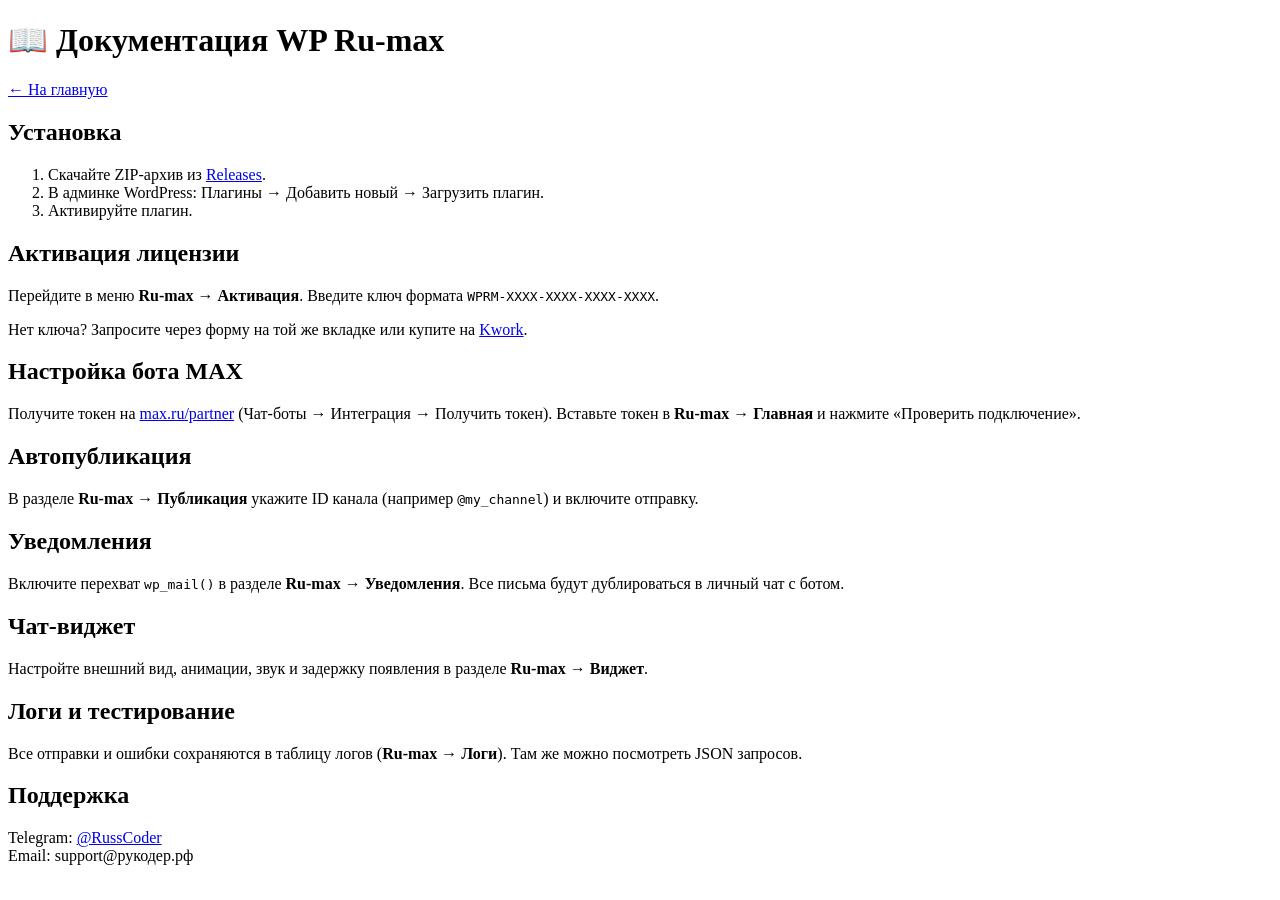
==== docs.html @ 0313c836 "Create docs.html" ====
<!DOCTYPE html>
<html lang="ru">
<head>
    <meta charset="UTF-8">
    <meta name="viewport" content="width=device-width, initial-scale=1.0">
    <title>Документация — WP Ru-max</title>
    <link rel="stylesheet" href="style.css">
</head>
<body>
    <div class="container">
        <h1>📖 Документация WP Ru-max</h1>
        <p><a href="index.html">← На главную</a></p>

        <h2>Установка</h2>
        <ol>
            <li>Скачайте ZIP-архив из <a href="https://github.com/RuCoder-sudo/wp-ru-max/releases">Releases</a>.</li>
            <li>В админке WordPress: Плагины → Добавить новый → Загрузить плагин.</li>
            <li>Активируйте плагин.</li>
        </ol>

        <h2>Активация лицензии</h2>
        <p>Перейдите в меню <strong>Ru-max → Активация</strong>. Введите ключ формата <code>WPRM-XXXX-XXXX-XXXX-XXXX</code>.</p>
        <p>Нет ключа? Запросите через форму на той же вкладке или купите на <a href="https://kwork.ru/user/RuCoder">Kwork</a>.</p>

        <h2>Настройка бота MAX</h2>
        <p>Получите токен на <a href="https://max.ru/partner">max.ru/partner</a> (Чат-боты → Интеграция → Получить токен). Вставьте токен в <strong>Ru-max → Главная</strong> и нажмите «Проверить подключение».</p>

        <h2>Автопубликация</h2>
        <p>В разделе <strong>Ru-max → Публикация</strong> укажите ID канала (например <code>@my_channel</code>) и включите отправку.</p>

        <h2>Уведомления</h2>
        <p>Включите перехват <code>wp_mail()</code> в разделе <strong>Ru-max → Уведомления</strong>. Все письма будут дублироваться в личный чат с ботом.</p>

        <h2>Чат-виджет</h2>
        <p>Настройте внешний вид, анимации, звук и задержку появления в разделе <strong>Ru-max → Виджет</strong>.</p>

        <h2>Логи и тестирование</h2>
        <p>Все отправки и ошибки сохраняются в таблицу логов (<strong>Ru-max → Логи</strong>). Там же можно посмотреть JSON запросов.</p>

        <h2>Поддержка</h2>
        <p>Telegram: <a href="https://t.me/RussCoder">@RussCoder</a><br>Email: support@рукодер.рф</p>
    </div>
</body>
</html>
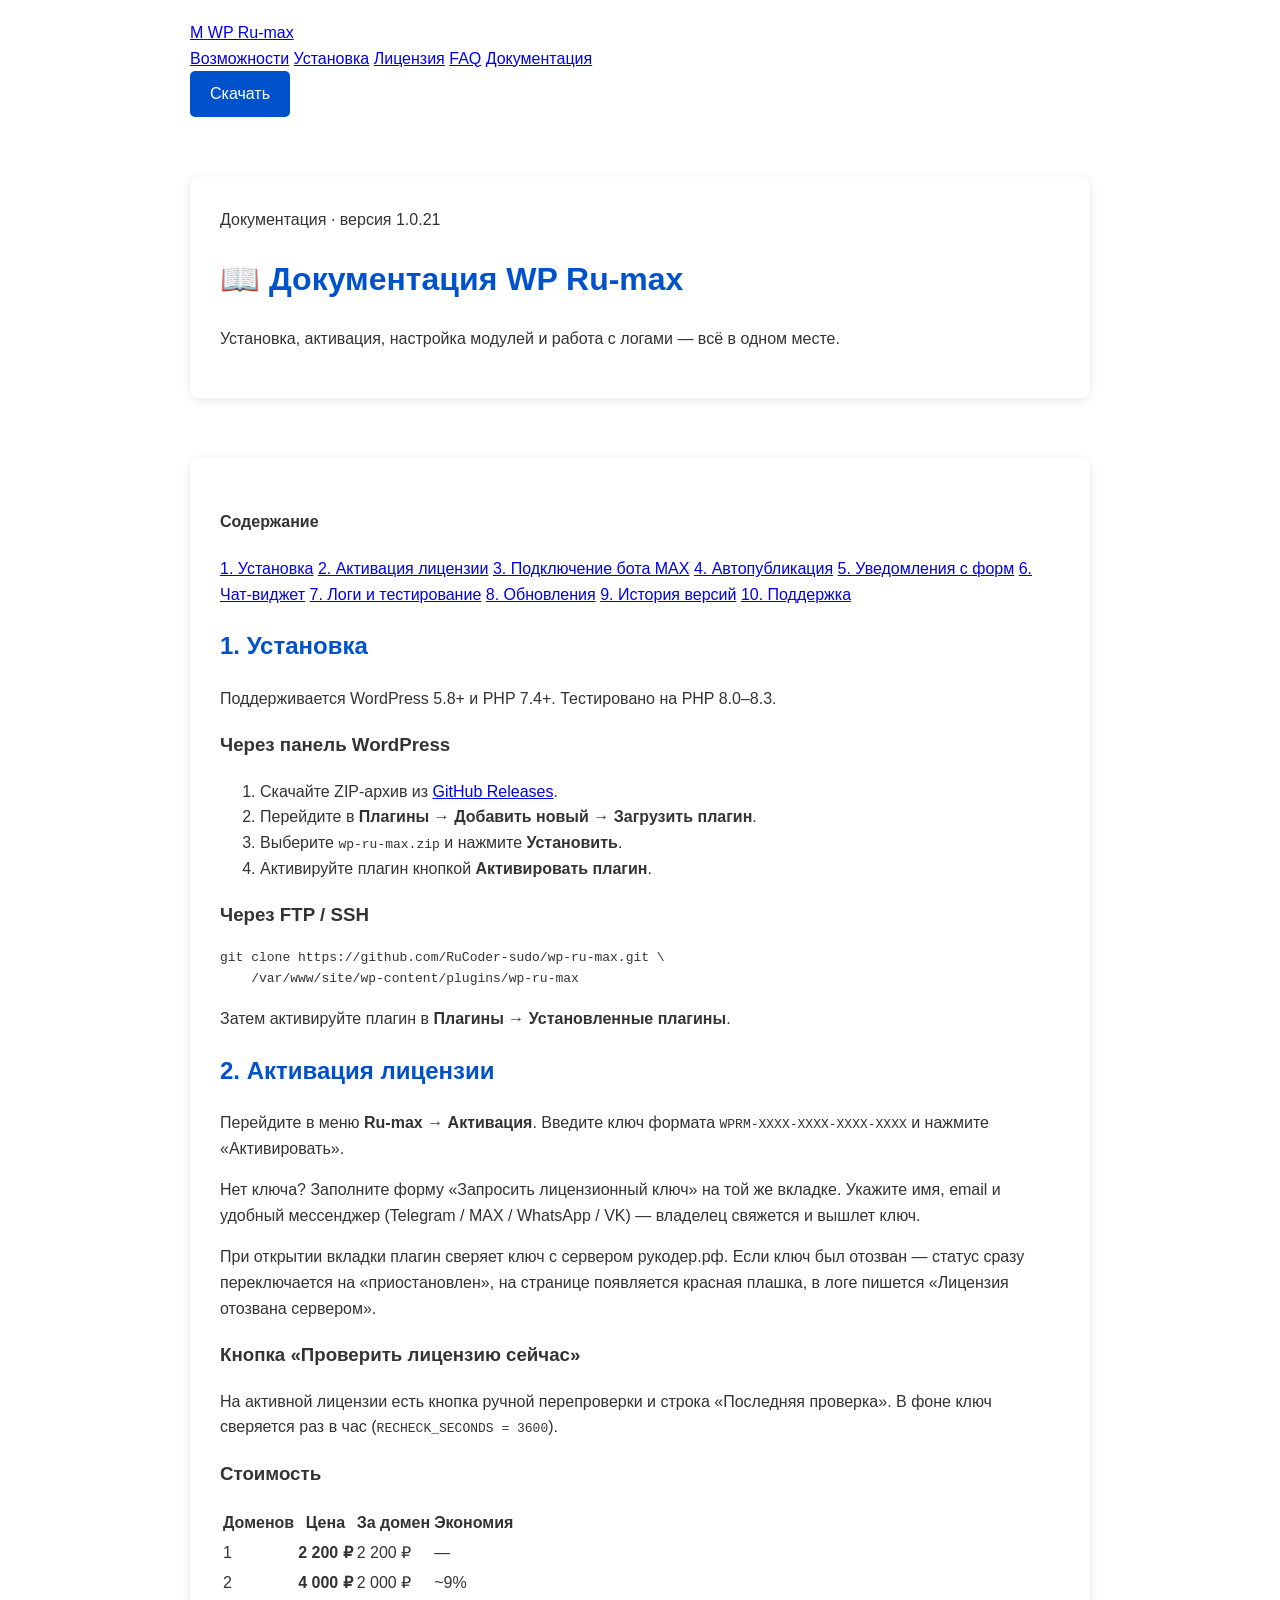
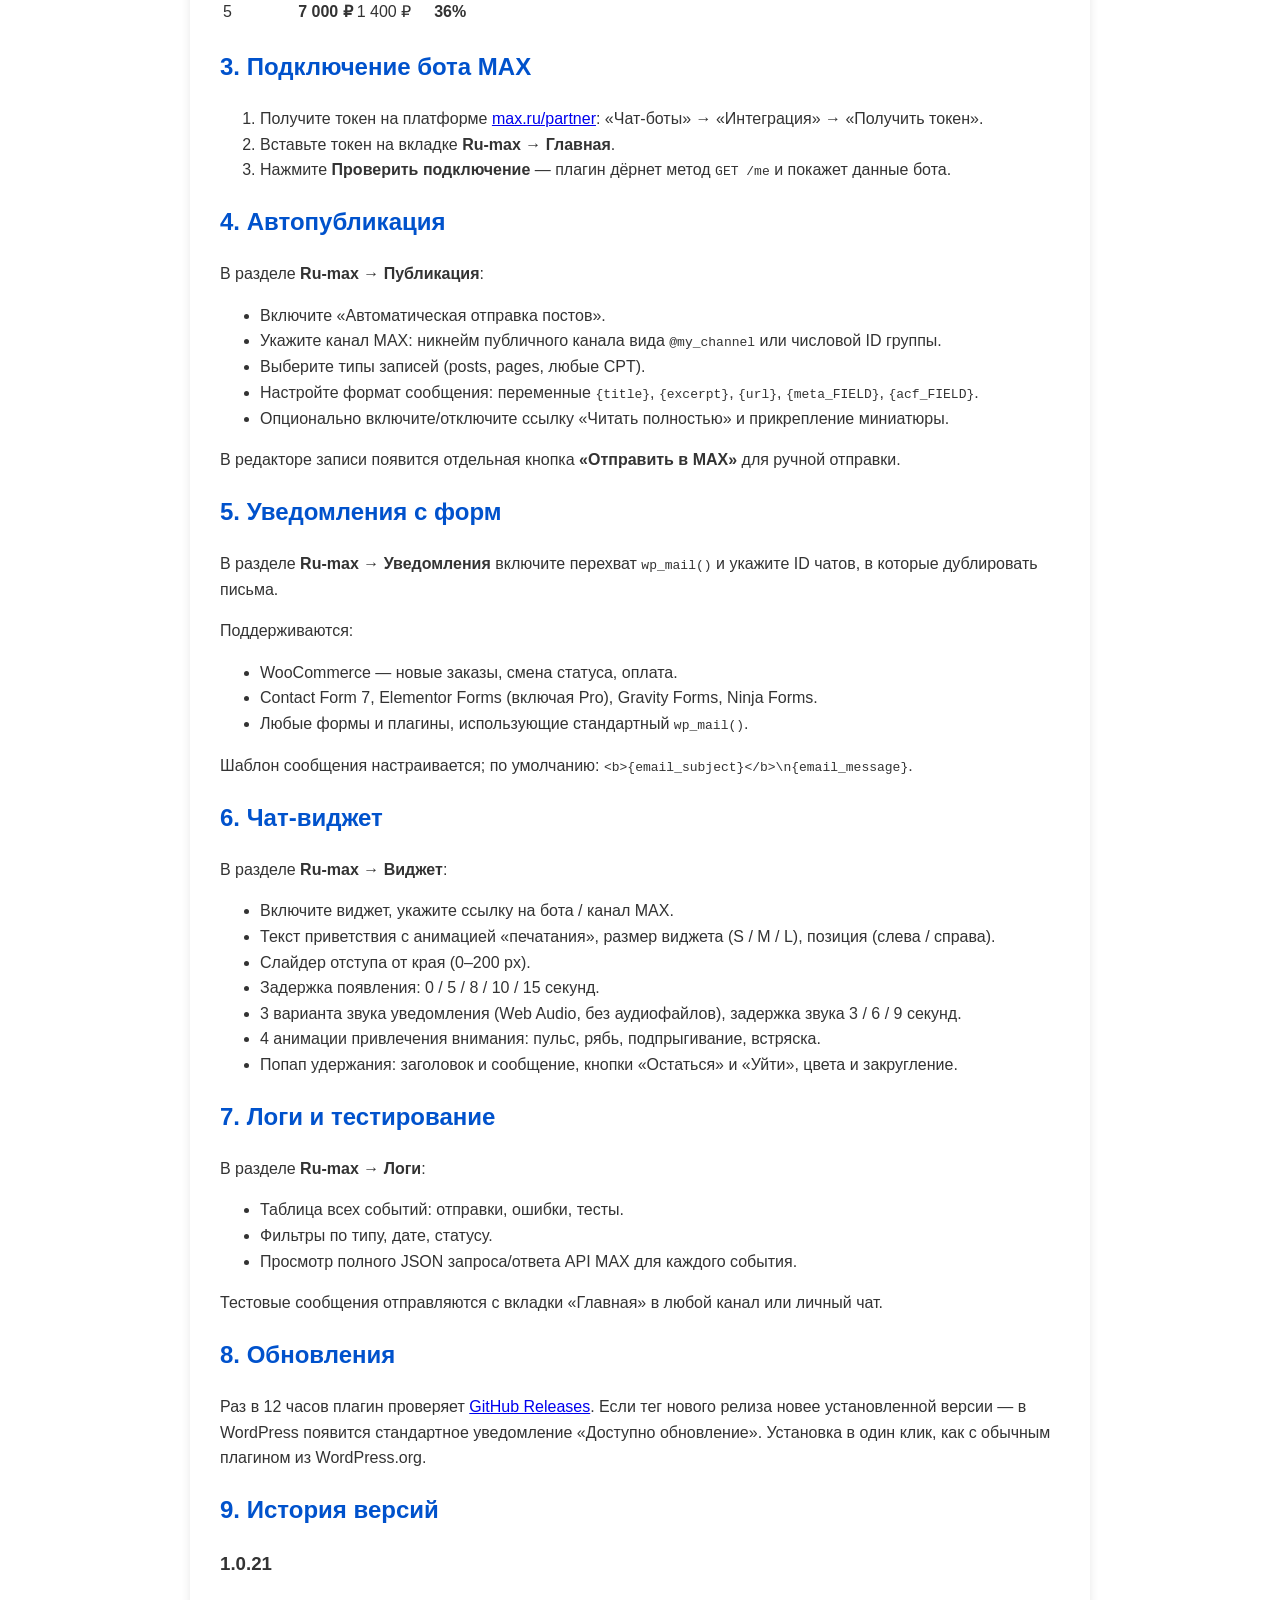
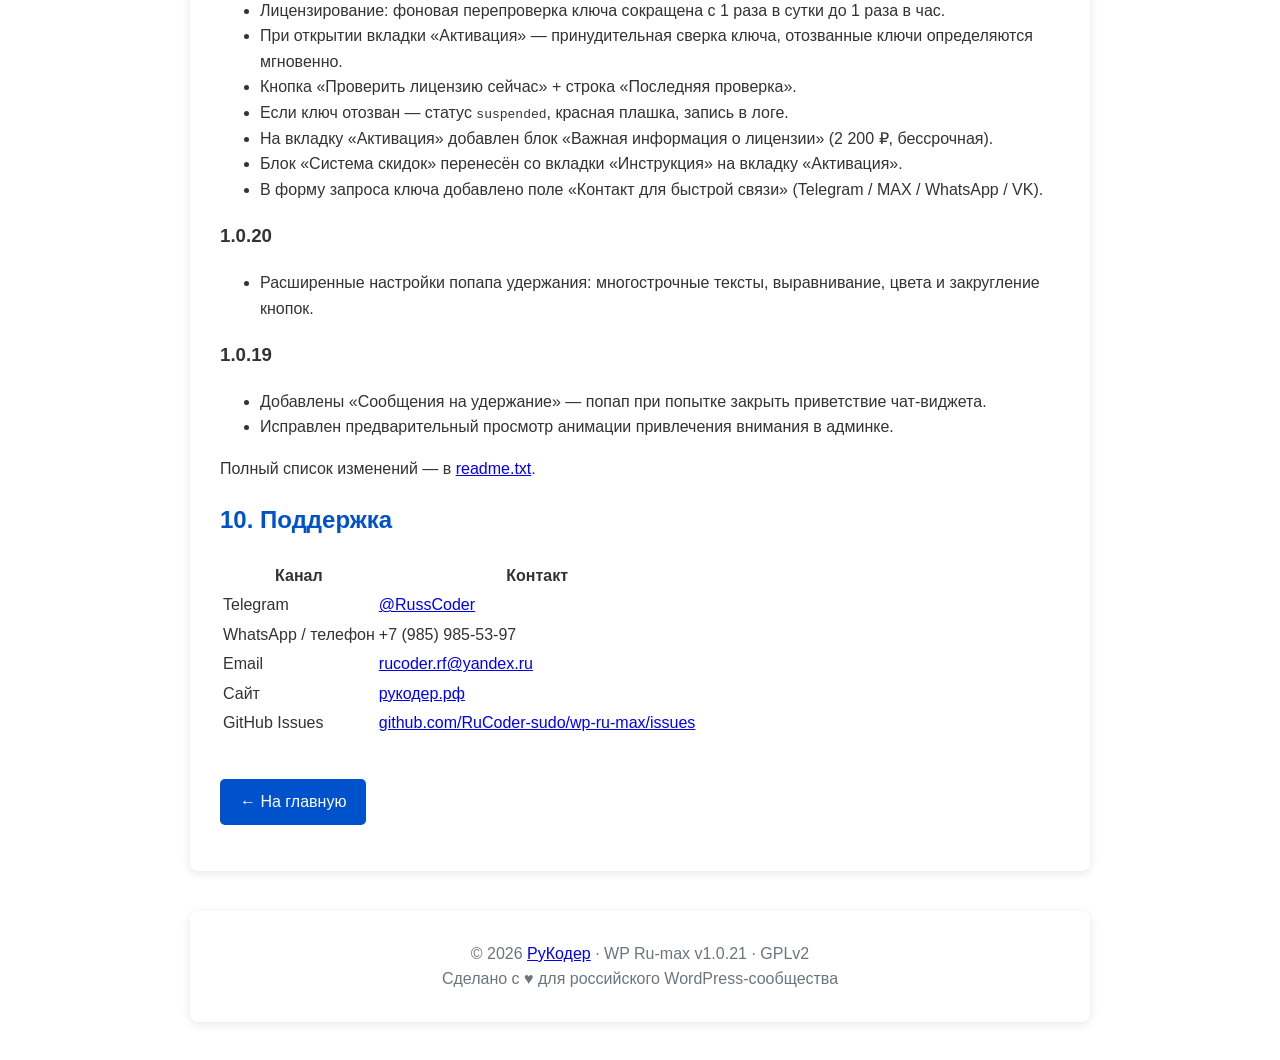
==== commit 95efb0ba: "Update docs.html" ====
--- a/docs.html
+++ b/docs.html
@@ -1,44 +1,190 @@
 <!DOCTYPE html>
 <html lang="ru">
 <head>
-    <meta charset="UTF-8">
-    <meta name="viewport" content="width=device-width, initial-scale=1.0">
-    <title>Документация — WP Ru-max</title>
-    <link rel="stylesheet" href="style.css">
+<meta charset="UTF-8">
+<meta name="viewport" content="width=device-width, initial-scale=1.0">
+<title>Документация — WP Ru-max</title>
+<meta name="description" content="Документация плагина WP Ru-max: установка, активация лицензии, настройка бота MAX, автопубликация, уведомления, чат-виджет, логи.">
+<link rel="stylesheet" href="style.css">
 </head>
 <body>
+
+<div class="bg-canvas">
+    <span class="blob b1"></span>
+    <span class="blob b2"></span>
+    <span class="blob b3"></span>
+</div>
+
+<nav class="nav">
+    <a href="index.html" class="brand">
+        <span class="logo">M</span>
+        <span>WP Ru-max</span>
+    </a>
+    <div class="links">
+        <a href="index.html#features">Возможности</a>
+        <a href="index.html#install">Установка</a>
+        <a href="index.html#pricing">Лицензия</a>
+        <a href="index.html#faq">FAQ</a>
+        <a href="docs.html">Документация</a>
+    </div>
+    <a href="https://github.com/RuCoder-sudo/wp-ru-max/releases" class="btn btn-primary btn-sm cta">Скачать</a>
+</nav>
+
+<header class="hero" style="padding:60px 0 20px;">
     <div class="container">
-        <h1>📖 Документация WP Ru-max</h1>
-        <p><a href="index.html">← На главную</a></p>
+        <div class="eyebrow"><span class="dot"></span> Документация · версия 1.0.21</div>
+        <h1>📖 Документация <span class="grad">WP Ru-max</span></h1>
+        <p class="lead">Установка, активация, настройка модулей и работа с логами — всё в одном месте.</p>
+    </div>
+</header>
 
-        <h2>Установка</h2>
-        <ol>
-            <li>Скачайте ZIP-архив из <a href="https://github.com/RuCoder-sudo/wp-ru-max/releases">Releases</a>.</li>
-            <li>В админке WordPress: Плагины → Добавить новый → Загрузить плагин.</li>
-            <li>Активируйте плагин.</li>
-        </ol>
+<section style="padding-top:20px;">
+    <div class="container">
+        <div class="doc-layout">
+            <aside class="doc-toc">
+                <h4>Содержание</h4>
+                <a href="#install">1. Установка</a>
+                <a href="#license">2. Активация лицензии</a>
+                <a href="#bot">3. Подключение бота MAX</a>
+                <a href="#publish">4. Автопубликация</a>
+                <a href="#notify">5. Уведомления с форм</a>
+                <a href="#widget">6. Чат-виджет</a>
+                <a href="#logs">7. Логи и тестирование</a>
+                <a href="#updates">8. Обновления</a>
+                <a href="#changelog">9. История версий</a>
+                <a href="#support">10. Поддержка</a>
+            </aside>
 
-        <h2>Активация лицензии</h2>
-        <p>Перейдите в меню <strong>Ru-max → Активация</strong>. Введите ключ формата <code>WPRM-XXXX-XXXX-XXXX-XXXX</code>.</p>
-        <p>Нет ключа? Запросите через форму на той же вкладке или купите на <a href="https://kwork.ru/user/RuCoder">Kwork</a>.</p>
+            <article class="doc-body">
 
-        <h2>Настройка бота MAX</h2>
-        <p>Получите токен на <a href="https://max.ru/partner">max.ru/partner</a> (Чат-боты → Интеграция → Получить токен). Вставьте токен в <strong>Ru-max → Главная</strong> и нажмите «Проверить подключение».</p>
+                <h2 id="install">1. Установка</h2>
+                <p>Поддерживается WordPress 5.8+ и PHP 7.4+. Тестировано на PHP 8.0–8.3.</p>
+                <h3>Через панель WordPress</h3>
+                <ol>
+                    <li>Скачайте ZIP-архив из <a href="https://github.com/RuCoder-sudo/wp-ru-max/releases">GitHub Releases</a>.</li>
+                    <li>Перейдите в <strong>Плагины → Добавить новый → Загрузить плагин</strong>.</li>
+                    <li>Выберите <code>wp-ru-max.zip</code> и нажмите <strong>Установить</strong>.</li>
+                    <li>Активируйте плагин кнопкой <strong>Активировать плагин</strong>.</li>
+                </ol>
+                <h3>Через FTP / SSH</h3>
+                <pre><code>git clone https://github.com/RuCoder-sudo/wp-ru-max.git \
+    /var/www/site/wp-content/plugins/wp-ru-max</code></pre>
+                <p>Затем активируйте плагин в <strong>Плагины → Установленные плагины</strong>.</p>
 
-        <h2>Автопубликация</h2>
-        <p>В разделе <strong>Ru-max → Публикация</strong> укажите ID канала (например <code>@my_channel</code>) и включите отправку.</p>
+                <h2 id="license">2. Активация лицензии</h2>
+                <p>Перейдите в меню <strong>Ru-max → Активация</strong>. Введите ключ формата <code>WPRM-XXXX-XXXX-XXXX-XXXX</code> и нажмите «Активировать».</p>
+                <p>Нет ключа? Заполните форму «Запросить лицензионный ключ» на той же вкладке. Укажите имя, email и удобный мессенджер (Telegram / MAX / WhatsApp / VK) — владелец свяжется и вышлет ключ.</p>
+                <p>При открытии вкладки плагин сверяет ключ с сервером рукодер.рф. Если ключ был отозван — статус сразу переключается на «приостановлен», на странице появляется красная плашка, в логе пишется «Лицензия отозвана сервером».</p>
+                <h3>Кнопка «Проверить лицензию сейчас»</h3>
+                <p>На активной лицензии есть кнопка ручной перепроверки и строка «Последняя проверка». В фоне ключ сверяется раз в час (<code>RECHECK_SECONDS = 3600</code>).</p>
+                <h3>Стоимость</h3>
+                <table>
+                    <thead><tr><th>Доменов</th><th>Цена</th><th>За домен</th><th>Экономия</th></tr></thead>
+                    <tbody>
+                        <tr><td>1</td><td><strong>2 200 ₽</strong></td><td>2 200 ₽</td><td>—</td></tr>
+                        <tr><td>2</td><td><strong>4 000 ₽</strong></td><td>2 000 ₽</td><td>~9%</td></tr>
+                        <tr><td>5</td><td><strong>7 000 ₽</strong></td><td>1 400 ₽</td><td><strong>36%</strong></td></tr>
+                    </tbody>
+                </table>
 
-        <h2>Уведомления</h2>
-        <p>Включите перехват <code>wp_mail()</code> в разделе <strong>Ru-max → Уведомления</strong>. Все письма будут дублироваться в личный чат с ботом.</p>
+                <h2 id="bot">3. Подключение бота MAX</h2>
+                <ol>
+                    <li>Получите токен на платформе <a href="https://max.ru/partner">max.ru/partner</a>: «Чат-боты» → «Интеграция» → «Получить токен».</li>
+                    <li>Вставьте токен на вкладке <strong>Ru-max → Главная</strong>.</li>
+                    <li>Нажмите <strong>Проверить подключение</strong> — плагин дёрнет метод <code>GET /me</code> и покажет данные бота.</li>
+                </ol>
 
-        <h2>Чат-виджет</h2>
-        <p>Настройте внешний вид, анимации, звук и задержку появления в разделе <strong>Ru-max → Виджет</strong>.</p>
+                <h2 id="publish">4. Автопубликация</h2>
+                <p>В разделе <strong>Ru-max → Публикация</strong>:</p>
+                <ul>
+                    <li>Включите «Автоматическая отправка постов».</li>
+                    <li>Укажите канал MAX: никнейм публичного канала вида <code>@my_channel</code> или числовой ID группы.</li>
+                    <li>Выберите типы записей (posts, pages, любые CPT).</li>
+                    <li>Настройте формат сообщения: переменные <code>{title}</code>, <code>{excerpt}</code>, <code>{url}</code>, <code>{meta_FIELD}</code>, <code>{acf_FIELD}</code>.</li>
+                    <li>Опционально включите/отключите ссылку «Читать полностью» и прикрепление миниатюры.</li>
+                </ul>
+                <p>В редакторе записи появится отдельная кнопка <strong>«Отправить в MAX»</strong> для ручной отправки.</p>
 
-        <h2>Логи и тестирование</h2>
-        <p>Все отправки и ошибки сохраняются в таблицу логов (<strong>Ru-max → Логи</strong>). Там же можно посмотреть JSON запросов.</p>
+                <h2 id="notify">5. Уведомления с форм</h2>
+                <p>В разделе <strong>Ru-max → Уведомления</strong> включите перехват <code>wp_mail()</code> и укажите ID чатов, в которые дублировать письма.</p>
+                <p>Поддерживаются:</p>
+                <ul>
+                    <li>WooCommerce — новые заказы, смена статуса, оплата.</li>
+                    <li>Contact Form 7, Elementor Forms (включая Pro), Gravity Forms, Ninja Forms.</li>
+                    <li>Любые формы и плагины, использующие стандартный <code>wp_mail()</code>.</li>
+                </ul>
+                <p>Шаблон сообщения настраивается; по умолчанию: <code>&lt;b&gt;{email_subject}&lt;/b&gt;\n{email_message}</code>.</p>
 
-        <h2>Поддержка</h2>
-        <p>Telegram: <a href="https://t.me/RussCoder">@RussCoder</a><br>Email: support@рукодер.рф</p>
+                <h2 id="widget">6. Чат-виджет</h2>
+                <p>В разделе <strong>Ru-max → Виджет</strong>:</p>
+                <ul>
+                    <li>Включите виджет, укажите ссылку на бота / канал MAX.</li>
+                    <li>Текст приветствия с анимацией «печатания», размер виджета (S / M / L), позиция (слева / справа).</li>
+                    <li>Слайдер отступа от края (0–200 px).</li>
+                    <li>Задержка появления: 0 / 5 / 8 / 10 / 15 секунд.</li>
+                    <li>3 варианта звука уведомления (Web Audio, без аудиофайлов), задержка звука 3 / 6 / 9 секунд.</li>
+                    <li>4 анимации привлечения внимания: пульс, рябь, подпрыгивание, встряска.</li>
+                    <li>Попап удержания: заголовок и сообщение, кнопки «Остаться» и «Уйти», цвета и закругление.</li>
+                </ul>
+
+                <h2 id="logs">7. Логи и тестирование</h2>
+                <p>В разделе <strong>Ru-max → Логи</strong>:</p>
+                <ul>
+                    <li>Таблица всех событий: отправки, ошибки, тесты.</li>
+                    <li>Фильтры по типу, дате, статусу.</li>
+                    <li>Просмотр полного JSON запроса/ответа API MAX для каждого события.</li>
+                </ul>
+                <p>Тестовые сообщения отправляются с вкладки «Главная» в любой канал или личный чат.</p>
+
+                <h2 id="updates">8. Обновления</h2>
+                <p>Раз в 12 часов плагин проверяет <a href="https://github.com/RuCoder-sudo/wp-ru-max/releases">GitHub Releases</a>. Если тег нового релиза новее установленной версии — в WordPress появится стандартное уведомление «Доступно обновление». Установка в один клик, как с обычным плагином из WordPress.org.</p>
+
+                <h2 id="changelog">9. История версий</h2>
+                <h3>1.0.21</h3>
+                <ul>
+                    <li>Лицензирование: фоновая перепроверка ключа сокращена с 1 раза в сутки до 1 раза в час.</li>
+                    <li>При открытии вкладки «Активация» — принудительная сверка ключа, отозванные ключи определяются мгновенно.</li>
+                    <li>Кнопка «Проверить лицензию сейчас» + строка «Последняя проверка».</li>
+                    <li>Если ключ отозван — статус <code>suspended</code>, красная плашка, запись в логе.</li>
+                    <li>На вкладку «Активация» добавлен блок «Важная информация о лицензии» (2 200 ₽, бессрочная).</li>
+                    <li>Блок «Система скидок» перенесён со вкладки «Инструкция» на вкладку «Активация».</li>
+                    <li>В форму запроса ключа добавлено поле «Контакт для быстрой связи» (Telegram / MAX / WhatsApp / VK).</li>
+                </ul>
+                <h3>1.0.20</h3>
+                <ul>
+                    <li>Расширенные настройки попапа удержания: многострочные тексты, выравнивание, цвета и закругление кнопок.</li>
+                </ul>
+                <h3>1.0.19</h3>
+                <ul>
+                    <li>Добавлены «Сообщения на удержание» — попап при попытке закрыть приветствие чат-виджета.</li>
+                    <li>Исправлен предварительный просмотр анимации привлечения внимания в админке.</li>
+                </ul>
+                <p>Полный список изменений — в <a href="https://github.com/RuCoder-sudo/wp-ru-max/blob/main/wp-ru-max/readme.txt">readme.txt</a>.</p>
+
+                <h2 id="support">10. Поддержка</h2>
+                <table>
+                    <thead><tr><th>Канал</th><th>Контакт</th></tr></thead>
+                    <tbody>
+                        <tr><td>Telegram</td><td><a href="https://t.me/RussCoder">@RussCoder</a></td></tr>
+                        <tr><td>WhatsApp / телефон</td><td>+7 (985) 985-53-97</td></tr>
+                        <tr><td>Email</td><td><a href="mailto:rucoder.rf@yandex.ru">rucoder.rf@yandex.ru</a></td></tr>
+                        <tr><td>Сайт</td><td><a href="https://рукодер.рф">рукодер.рф</a></td></tr>
+                        <tr><td>GitHub Issues</td><td><a href="https://github.com/RuCoder-sudo/wp-ru-max/issues">github.com/RuCoder-sudo/wp-ru-max/issues</a></td></tr>
+                    </tbody>
+                </table>
+
+                <p style="margin-top:40px;"><a href="index.html" class="btn btn-ghost btn-sm">← На главную</a></p>
+            </article>
+        </div>
     </div>
+</section>
+
+<footer>
+    <div class="container">
+        <div>© 2026 <a href="https://рукодер.рф">РуКодер</a> · WP Ru-max v1.0.21 · GPLv2</div>
+        <div class="made">Сделано с ♥ для российского WordPress-сообщества</div>
+    </div>
+</footer>
+
 </body>
 </html>
--- a/style.css
+++ b/style.css
@@ -0,0 +1,41 @@
+body {
+    font-family: -apple-system, BlinkMacSystemFont, 'Segoe UI', Roboto, Oxygen, Ubuntu, sans-serif;
+    line-height: 1.6;
+    color: #333;
+    max-width: 900px;
+    margin: 0 auto;
+    padding: 20px;
+}
+h1, h2 {
+    color: #0052cc;
+}
+.container {
+    background: white;
+    border-radius: 8px;
+    box-shadow: 0 2px 10px rgba(0,0,0,0.1);
+    padding: 30px;
+    margin-bottom: 20px;
+}
+.badges {
+    margin-bottom: 20px;
+}
+.badges img {
+    margin-right: 5px;
+}
+.btn {
+    display: inline-block;
+    background: #0052cc;
+    color: white;
+    padding: 10px 20px;
+    text-decoration: none;
+    border-radius: 5px;
+    margin-right: 10px;
+}
+.btn-secondary {
+    background: #6c757d;
+}
+footer {
+    text-align: center;
+    margin-top: 40px;
+    color: #6c757d;
+}
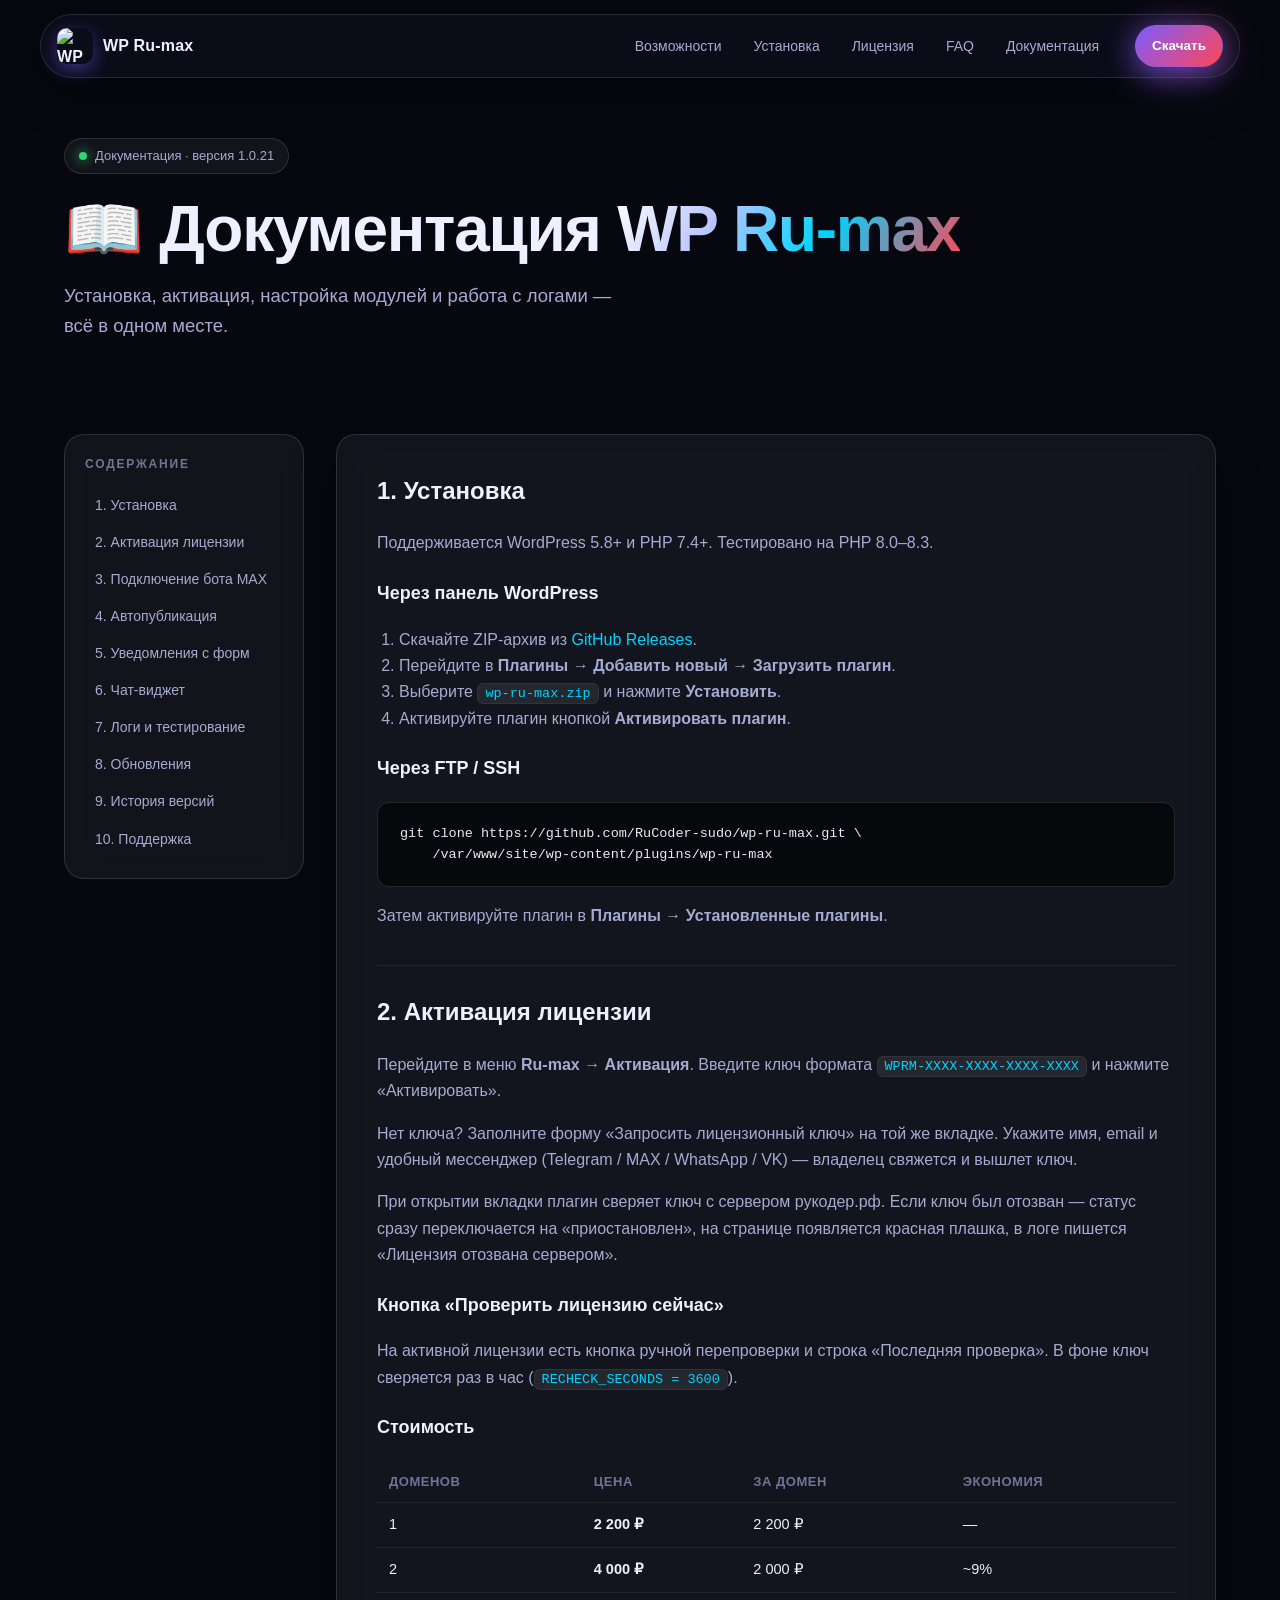
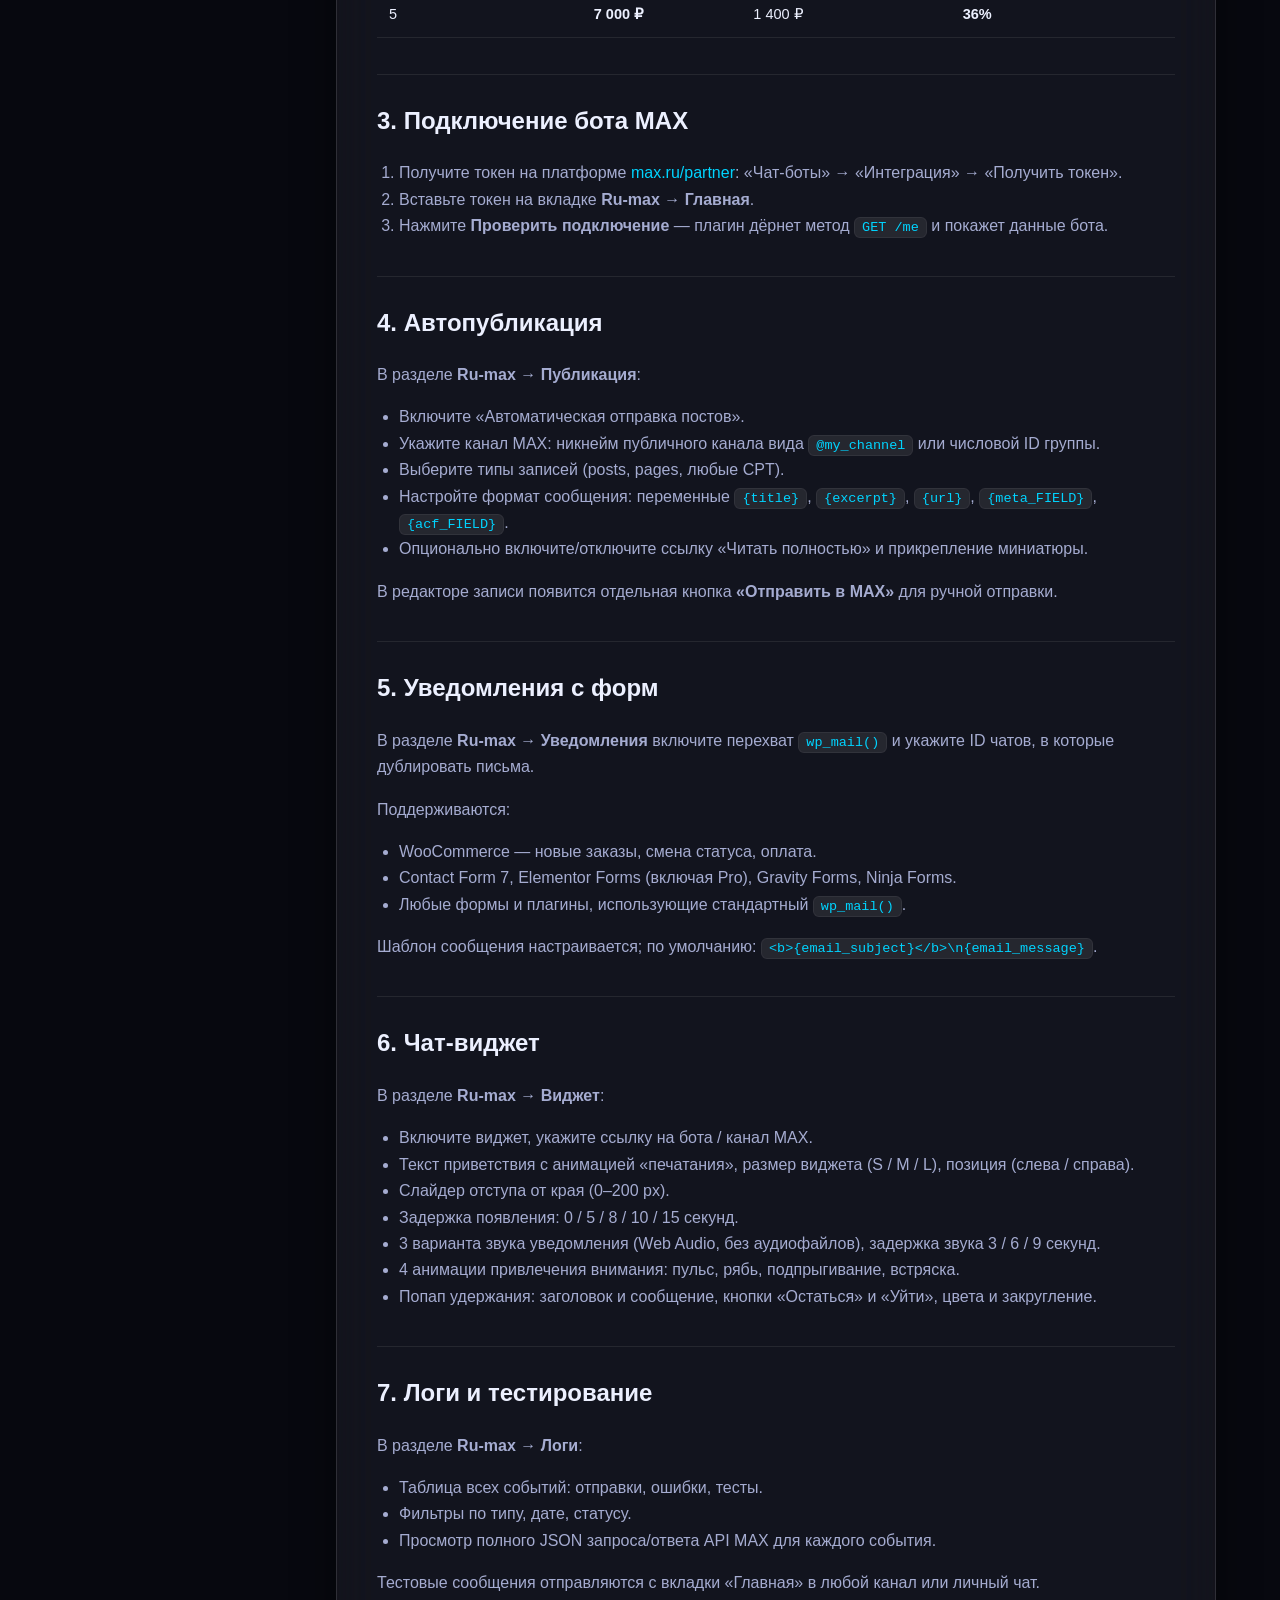
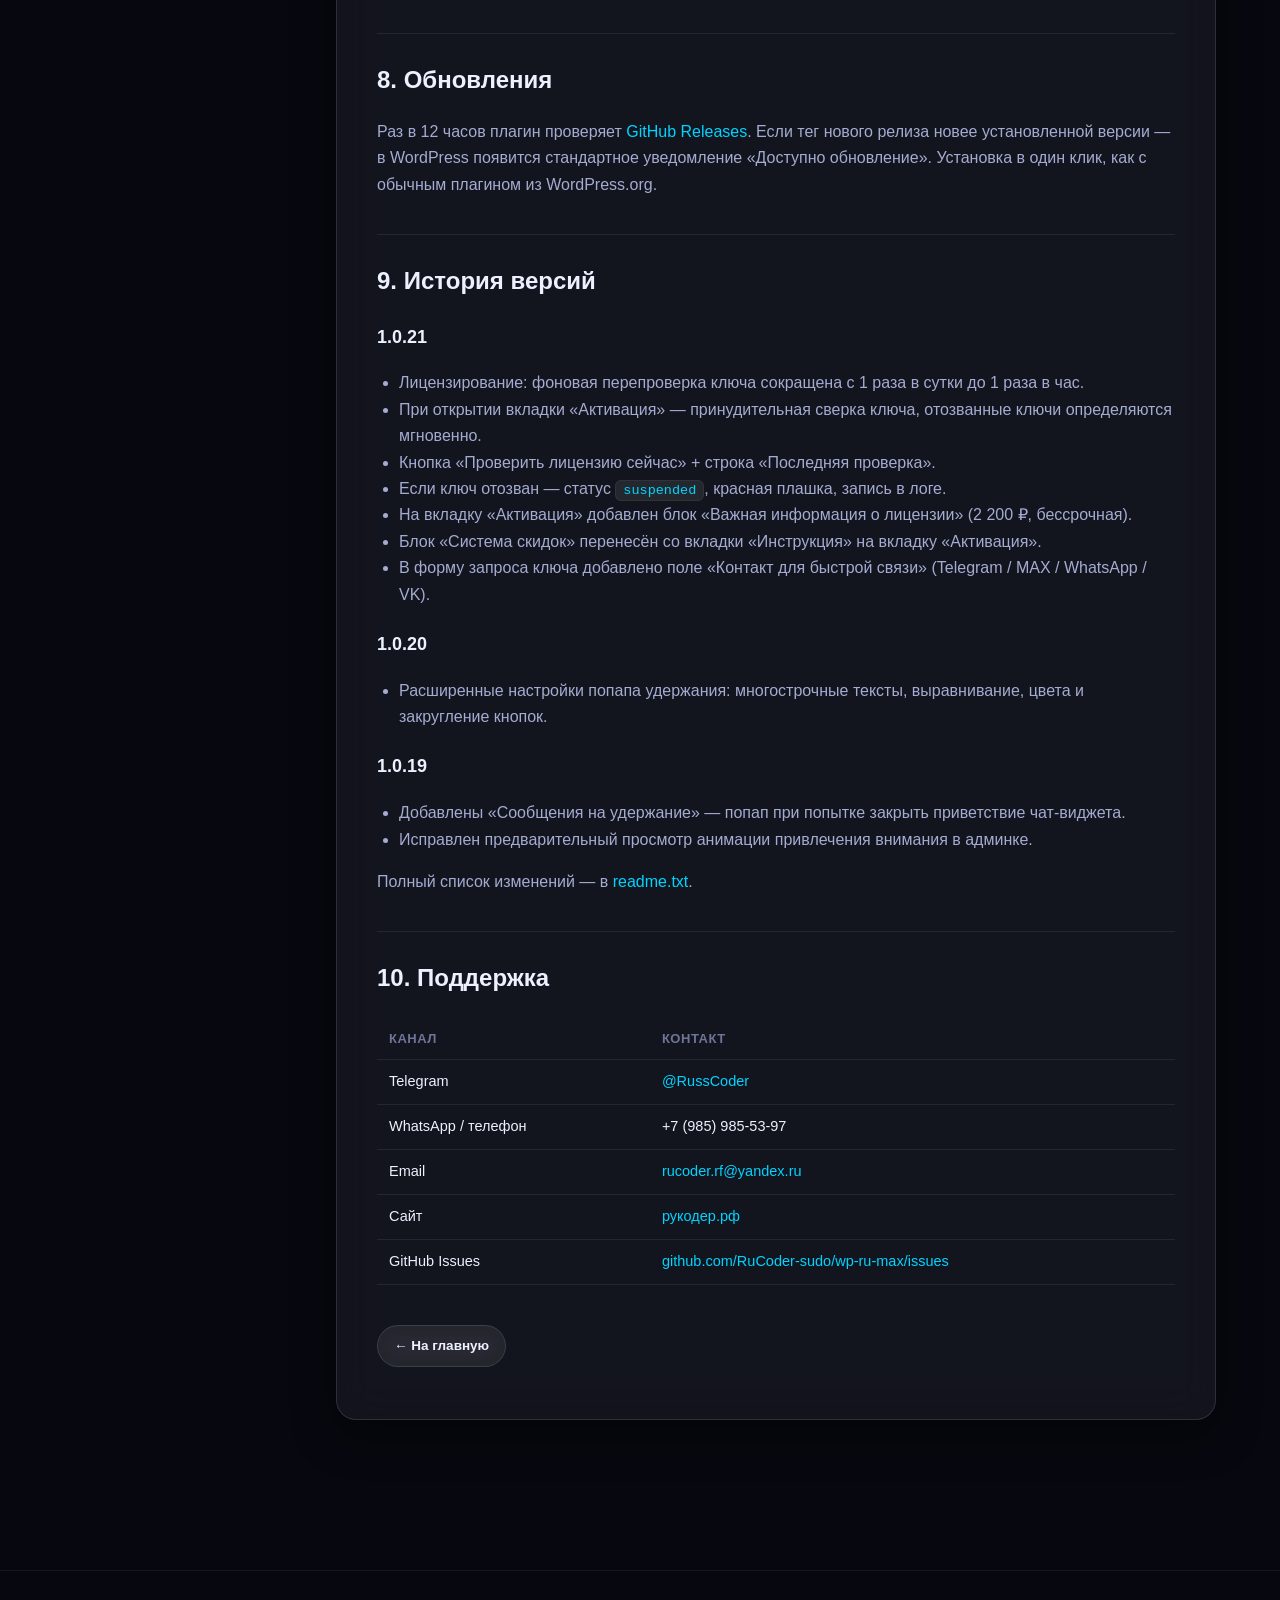
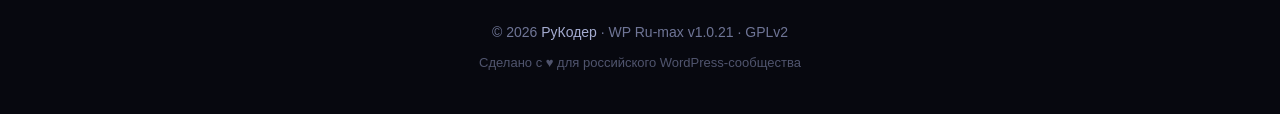
==== commit 6913ee8f: "Update docs.html" ====
--- a/docs.html
+++ b/docs.html
@@ -17,7 +17,7 @@
 
 <nav class="nav">
     <a href="index.html" class="brand">
-        <span class="logo">M</span>
+        <img src="assets/icon.png" alt="WP Ru-max" class="logo-img">
         <span>WP Ru-max</span>
     </a>
     <div class="links">
--- a/style.css
+++ b/style.css
@@ -1,41 +1,915 @@
-body {
-    font-family: -apple-system, BlinkMacSystemFont, 'Segoe UI', Roboto, Oxygen, Ubuntu, sans-serif;
+/* ===== WP Ru-max — GitHub Pages =====
+   Тёмная тема, glassmorphism, градиентные блобы, плавные переходы.
+   Чистый CSS, без зависимостей. */
+
+:root {
+    --bg-0:         #07080f;
+    --bg-1:         #0f1226;
+    --text:         #ecf0ff;
+    --text-soft:    #a5acd1;
+    --text-muted:   #6f7596;
+    --accent:       #7c5cff;
+    --accent-2:     #00d4ff;
+    --accent-3:     #ff4757;
+    --success:      #2ed573;
+    --warning:      #ffba08;
+    --danger:       #ff5b5b;
+
+    --glass-bg:     rgba(255, 255, 255, 0.05);
+    --glass-bg-h:   rgba(255, 255, 255, 0.09);
+    --glass-brd:    rgba(255, 255, 255, 0.12);
+    --glass-shadow: 0 14px 44px rgba(0, 0, 0, 0.45);
+
+    --radius:       20px;
+    --radius-sm:    12px;
+    --max-w:        1200px;
+
+    --font: -apple-system, BlinkMacSystemFont, "Segoe UI", "SF Pro Display",
+            "Inter", Roboto, Oxygen, Ubuntu, "Helvetica Neue", sans-serif;
+    --font-mono: "JetBrains Mono", "Fira Code", "SF Mono", Menlo, Consolas, monospace;
+}
+
+* { box-sizing: border-box; }
+
+html, body {
+    margin: 0;
+    padding: 0;
+    background: var(--bg-0);
+    color: var(--text);
+    font-family: var(--font);
+    line-height: 1.65;
+    font-size: 16px;
+    -webkit-font-smoothing: antialiased;
+    -moz-osx-font-smoothing: grayscale;
+    scroll-behavior: smooth;
+    overflow-x: hidden;
+}
+body::selection, ::selection { background: var(--accent); color: #fff; }
+
+a {
+    color: var(--accent-2);
+    text-decoration: none;
+    transition: color .2s ease;
+}
+a:hover { color: var(--accent-3); }
+
+img { max-width: 100%; display: block; }
+
+/* ===== Анимированный фон ===== */
+.bg-canvas {
+    position: fixed;
+    inset: 0;
+    z-index: -2;
+    background:
+        radial-gradient(1200px 700px at 8% -10%, rgba(124,92,255,0.34), transparent 60%),
+        radial-gradient(1000px 700px at 110% 5%, rgba(0,212,255,0.24),  transparent 60%),
+        radial-gradient(900px  600px at 50% 110%, rgba(255,93,205,0.22), transparent 60%),
+        linear-gradient(180deg, var(--bg-1), var(--bg-0));
+    overflow: hidden;
+}
+.blob {
+    position: absolute;
+    border-radius: 50%;
+    filter: blur(110px);
+    opacity: 0.6;
+    animation: floaty 22s ease-in-out infinite;
+}
+.blob.b1 { width: 560px; height: 560px; left: -140px; top: -140px;
+           background: radial-gradient(circle at 30% 30%, #7c5cff, transparent 70%); }
+.blob.b2 { width: 460px; height: 460px; right: -120px; top: 16%;
+           background: radial-gradient(circle at 60% 40%, #00d4ff, transparent 70%);
+           animation-delay: -7s; }
+.blob.b3 { width: 520px; height: 520px; left: 30%; bottom: -180px;
+           background: radial-gradient(circle at 50% 50%, #ff4757, transparent 70%);
+           animation-delay: -14s; }
+
+@keyframes floaty {
+    0%,100% { transform: translate3d(0,0,0)   scale(1); }
+    50%     { transform: translate3d(50px,-40px,0) scale(1.1); }
+}
+
+/* Лёгкая «зернистость» поверх фона — приглушает банды */
+.bg-canvas::after {
+    content: "";
+    position: absolute;
+    inset: 0;
+    background-image: url("data:image/svg+xml;utf8,<svg xmlns='http://www.w3.org/2000/svg' width='160' height='160'><filter id='n'><feTurbulence type='fractalNoise' baseFrequency='0.9' numOctaves='2' stitchTiles='stitch'/><feColorMatrix values='0 0 0 0 1 0 0 0 0 1 0 0 0 0 1 0 0 0 0.06 0'/></filter><rect width='100%25' height='100%25' filter='url(%23n)'/></svg>");
+    opacity: 0.4;
+    mix-blend-mode: overlay;
+    pointer-events: none;
+}
+
+/* ===== Контейнер ===== */
+.container {
+    max-width: var(--max-w);
+    margin: 0 auto;
+    padding: 0 24px;
+}
+
+/* ===== Навигация ===== */
+.nav {
+    position: sticky;
+    top: 14px;
+    z-index: 50;
+    margin: 14px auto 0;
+    padding: 10px 16px;
+    max-width: var(--max-w);
+    display: flex;
+    align-items: center;
+    gap: 18px;
+    border-radius: 999px;
+    background: rgba(15,17,32,0.55);
+    border: 1px solid var(--glass-brd);
+    backdrop-filter: blur(20px) saturate(160%);
+    -webkit-backdrop-filter: blur(20px) saturate(160%);
+    box-shadow: var(--glass-shadow);
+}
+.nav .brand {
+    display: flex; align-items: center; gap: 10px;
+    font-weight: 700; letter-spacing: .2px;
+    color: var(--text);
+}
+.nav .brand .logo {
+    width: 32px; height: 32px; border-radius: 10px;
+    background: linear-gradient(135deg, var(--accent), var(--accent-3));
+    display: grid; place-items: center;
+    color: #fff; font-weight: 800; font-size: 15px;
+    box-shadow: 0 6px 18px rgba(124,92,255,0.55);
+    position: relative;
+}
+.nav .brand .logo::after {
+    content: ""; position: absolute; inset: -2px;
+    border-radius: 12px;
+    background: linear-gradient(135deg, var(--accent), var(--accent-3));
+    filter: blur(10px); opacity: 0.5; z-index: -1;
+}
+.nav .brand .logo-img {
+    width: 36px; height: 36px; border-radius: 10px;
+    object-fit: cover;
+    box-shadow: 0 6px 18px rgba(124,92,255,0.45);
+}
+
+/* ===== Gallery ===== */
+.gallery {
+    display: grid;
+    grid-template-columns: repeat(3, 1fr);
+    grid-auto-rows: 220px;
+    gap: 16px;
+}
+.g-tile {
+    position: relative;
+    overflow: hidden;
+    border-radius: var(--radius);
+    border: 1px solid var(--glass-brd);
+    background: var(--glass-bg);
+    box-shadow: var(--glass-shadow);
+    display: block;
+    transition: transform .35s ease, border-color .25s ease;
+}
+.g-tile img {
+    width: 100%; height: 100%; object-fit: cover;
+    transition: transform .5s ease, filter .35s ease;
+    filter: saturate(1.05);
+}
+.g-tile:hover { transform: translateY(-4px); border-color: rgba(255,71,87,0.45); }
+.g-tile:hover img { transform: scale(1.05); filter: saturate(1.15) brightness(1.05); }
+.g-tile::after {
+    content: "🔍 Открыть";
+    position: absolute; left: 12px; bottom: 12px;
+    padding: 5px 12px; border-radius: 999px;
+    background: rgba(0,0,0,0.55);
+    color: #fff; font-size: 12px; font-weight: 600;
+    backdrop-filter: blur(8px);
+    opacity: 0; transform: translateY(8px);
+    transition: opacity .25s ease, transform .25s ease;
+}
+.g-tile:hover::after { opacity: 1; transform: none; }
+.g-wide { grid-column: span 2; }
+.g-tall { grid-row: span 2; }
+@media (max-width: 760px) {
+    .gallery { grid-template-columns: repeat(2, 1fr); grid-auto-rows: 180px; }
+    .g-wide, .g-tall { grid-column: auto; grid-row: auto; }
+}
+
+/* Link cards (clickable) */
+.link-card { text-decoration: none; color: var(--text); display: block; }
+.link-card:hover { color: var(--text); }
+.link-card h3 { color: var(--text); }
+.link-card::after {
+    content: "→";
+    position: absolute; top: 26px; right: 26px;
+    color: var(--accent-2); font-size: 22px;
+    opacity: 0; transform: translateX(-6px);
+    transition: opacity .25s ease, transform .25s ease;
+}
+.link-card:hover::after { opacity: 1; transform: none; }
+.nav .links { display: flex; gap: 4px; margin-left: auto; flex-wrap: wrap; }
+.nav .links a {
+    color: var(--text-soft);
+    padding: 8px 14px; border-radius: 999px;
+    font-weight: 500; font-size: 14px;
+    transition: all .2s ease;
+}
+.nav .links a:hover { color: var(--text); background: rgba(255,255,255,0.07); }
+.nav .cta { margin-left: 4px; }
+@media (max-width: 820px) {
+    .nav { border-radius: 18px; padding: 10px 14px; }
+    .nav .links { display: none; }
+}
+
+/* ===== Кнопки ===== */
+.btn {
+    display: inline-flex; align-items: center; gap: 8px;
+    padding: 13px 24px;
+    border-radius: 999px;
+    font-weight: 600;
+    font-size: 14.5px;
+    border: 1px solid transparent;
+    cursor: pointer;
+    transition: transform .15s ease, box-shadow .25s ease, background .25s ease;
+    text-decoration: none;
+    white-space: nowrap;
+    position: relative;
+}
+.btn-primary {
+    background: linear-gradient(135deg, var(--accent), var(--accent-3));
+    color: #fff;
+    box-shadow: 0 12px 32px rgba(124,92,255,0.5);
+}
+.btn-primary:hover { transform: translateY(-2px); box-shadow: 0 18px 44px rgba(124,92,255,0.6); color: #fff; }
+.btn-primary::after {
+    content: ""; position: absolute; inset: 0; border-radius: inherit;
+    background: linear-gradient(135deg, var(--accent), var(--accent-3));
+    filter: blur(16px); opacity: .5; z-index: -1; transition: opacity .25s ease;
+}
+.btn-primary:hover::after { opacity: .85; }
+.btn-ghost {
+    background: var(--glass-bg);
+    color: var(--text);
+    border-color: var(--glass-brd);
+    backdrop-filter: blur(14px);
+}
+.btn-ghost:hover { background: var(--glass-bg-h); color: var(--text); border-color: rgba(255,255,255,0.25); }
+.btn-sm { padding: 9px 16px; font-size: 13.5px; }
+
+/* ===== Hero ===== */
+.hero { padding: 90px 0 60px; position: relative; }
+.hero-grid {
+    display: grid;
+    grid-template-columns: 1.1fr 1fr;
+    gap: 48px;
+    align-items: center;
+}
+.hero .eyebrow {
+    display: inline-flex; align-items: center; gap: 8px;
+    padding: 6px 14px;
+    background: var(--glass-bg);
+    border: 1px solid var(--glass-brd);
+    backdrop-filter: blur(14px);
+    border-radius: 999px;
+    color: var(--text-soft);
+    font-size: 13px;
+    margin-bottom: 22px;
+}
+.hero .eyebrow .dot {
+    width: 8px; height: 8px; border-radius: 50%;
+    background: var(--success);
+    box-shadow: 0 0 12px var(--success);
+    animation: pulse 2s ease-in-out infinite;
+}
+@keyframes pulse {
+    0%,100% { transform: scale(1);   opacity: 1; }
+    50%     { transform: scale(1.4); opacity: .6; }
+}
+.hero h1 {
+    font-size: clamp(36px, 5.6vw, 64px);
+    line-height: 1.05;
+    margin: 0 0 18px;
+    font-weight: 800;
+    letter-spacing: -0.02em;
+}
+.hero h1 .grad {
+    background: linear-gradient(120deg, #ffffff 0%, #b8c4ff 30%, var(--accent-2) 60%, var(--accent-3) 100%);
+    -webkit-background-clip: text;
+    background-clip: text;
+    color: transparent;
+}
+.hero p.lead {
+    margin: 0 0 28px;
+    color: var(--text-soft);
+    font-size: clamp(16px, 1.6vw, 18.5px);
+    max-width: 580px;
+}
+.hero .actions {
+    display: flex; gap: 12px; flex-wrap: wrap;
+    margin-bottom: 28px;
+}
+.hero .badges {
+    display: flex; gap: 8px; flex-wrap: wrap;
+}
+.hero .badges img { height: 22px; }
+
+@media (max-width: 960px) {
+    .hero { padding-top: 60px; }
+    .hero-grid { grid-template-columns: 1fr; gap: 40px; }
+    .hero p.lead { max-width: none; }
+    .hero .badges, .hero .actions { justify-content: flex-start; }
+}
+
+/* ===== Hero mockup admin panel ===== */
+.mockup {
+    position: relative;
+    border-radius: var(--radius);
+    background: linear-gradient(180deg, rgba(255,255,255,0.10), rgba(255,255,255,0.04));
+    border: 1px solid var(--glass-brd);
+    backdrop-filter: blur(24px) saturate(160%);
+    -webkit-backdrop-filter: blur(24px) saturate(160%);
+    box-shadow: 0 30px 80px rgba(0,0,0,0.55), inset 0 1px 0 rgba(255,255,255,0.08);
+    overflow: hidden;
+    transform: perspective(1400px) rotateY(-6deg) rotateX(3deg);
+    transition: transform .5s ease;
+}
+.mockup:hover { transform: perspective(1400px) rotateY(-2deg) rotateX(1deg); }
+.mockup-bar {
+    display: flex; align-items: center; gap: 8px;
+    padding: 12px 16px;
+    background: rgba(0,0,0,0.35);
+    border-bottom: 1px solid rgba(255,255,255,0.06);
+}
+.mockup-bar .dot {
+    width: 11px; height: 11px; border-radius: 50%;
+}
+.mockup-bar .d1 { background: #ff5f57; }
+.mockup-bar .d2 { background: #ffbd2e; }
+.mockup-bar .d3 { background: #28c840; }
+.mockup-bar .url {
+    margin-left: 12px; font-family: var(--font-mono); font-size: 12px;
+    color: var(--text-muted);
+    background: rgba(255,255,255,0.05);
+    padding: 4px 12px; border-radius: 999px;
+    border: 1px solid rgba(255,255,255,0.06);
+}
+.mockup-body { padding: 22px; }
+.mockup-tabs { display: flex; gap: 6px; flex-wrap: wrap; margin-bottom: 18px; }
+.mockup-tab {
+    padding: 6px 12px; font-size: 12.5px;
+    border-radius: 8px;
+    color: var(--text-soft);
+    background: rgba(255,255,255,0.05);
+    border: 1px solid rgba(255,255,255,0.06);
+}
+.mockup-tab.active {
+    color: #fff;
+    background: linear-gradient(135deg, var(--accent), var(--accent-3));
+    border-color: transparent;
+    box-shadow: 0 6px 18px rgba(124,92,255,0.45);
+}
+.mockup-card {
+    padding: 18px;
+    background: rgba(0,0,0,0.3);
+    border: 1px solid rgba(255,255,255,0.06);
+    border-radius: 14px;
+    margin-bottom: 12px;
+}
+.mockup-card .check {
+    display: inline-grid; place-items: center;
+    width: 32px; height: 32px; border-radius: 10px;
+    background: rgba(46,213,115,0.18);
+    color: var(--success); font-weight: 800;
+    margin-bottom: 10px;
+}
+.mockup-card h5 { margin: 0 0 4px; font-size: 14.5px; color: var(--text); }
+.mockup-card .meta { display: flex; flex-wrap: wrap; gap: 8px 16px; font-size: 12.5px; color: var(--text-muted); }
+.mockup-card .meta b { color: var(--text); font-weight: 600; }
+.mockup-row {
+    display: flex; gap: 8px; flex-wrap: wrap;
+}
+.mockup-pill {
+    font-size: 11.5px; padding: 4px 10px; border-radius: 999px;
+    background: rgba(0,212,255,0.12); color: var(--accent-2);
+    border: 1px solid rgba(0,212,255,0.25);
+}
+.mockup-pill.ok { background: rgba(46,213,115,0.12); color: var(--success); border-color: rgba(46,213,115,0.25); }
+
+/* ===== Stats ===== */
+.stats {
+    display: grid;
+    grid-template-columns: repeat(4, 1fr);
+    gap: 16px;
+    margin-top: 56px;
+}
+.stat {
+    padding: 22px;
+    background: var(--glass-bg);
+    border: 1px solid var(--glass-brd);
+    border-radius: var(--radius);
+    backdrop-filter: blur(18px) saturate(140%);
+    -webkit-backdrop-filter: blur(18px) saturate(140%);
+    text-align: center;
+    transition: transform .25s ease, background .25s ease;
+}
+.stat:hover { transform: translateY(-3px); background: var(--glass-bg-h); }
+.stat .num {
+    font-size: 32px; font-weight: 800;
+    background: linear-gradient(135deg, var(--accent-2), var(--accent-3));
+    -webkit-background-clip: text; background-clip: text; color: transparent;
+}
+.stat .lbl { color: var(--text-soft); font-size: 13.5px; margin-top: 4px; }
+@media (max-width: 760px) { .stats { grid-template-columns: repeat(2, 1fr); } }
+
+/* ===== Секции ===== */
+section { padding: 90px 0; position: relative; }
+.section-head { text-align: center; max-width: 760px; margin: 0 auto 52px; }
+.section-head .kicker {
+    display: inline-block;
+    color: var(--accent-2);
+    font-weight: 600; font-size: 12.5px; letter-spacing: .2em;
+    text-transform: uppercase;
+    margin-bottom: 10px;
+}
+.section-head h2 {
+    font-size: clamp(28px, 4vw, 44px);
+    margin: 0 0 12px;
+    font-weight: 800; letter-spacing: -0.01em;
+}
+.section-head p { color: var(--text-soft); font-size: 17px; margin: 0; }
+
+/* ===== Карточки возможностей ===== */
+.features {
+    display: grid;
+    grid-template-columns: repeat(3, 1fr);
+    gap: 20px;
+}
+.card {
+    position: relative;
+    padding: 28px;
+    background: var(--glass-bg);
+    border: 1px solid var(--glass-brd);
+    border-radius: var(--radius);
+    backdrop-filter: blur(20px) saturate(140%);
+    -webkit-backdrop-filter: blur(20px) saturate(140%);
+    box-shadow: var(--glass-shadow);
+    transition: transform .25s ease, background .25s ease, border-color .25s ease;
+    overflow: hidden;
+}
+.card::before {
+    content: "";
+    position: absolute; inset: 0;
+    background: linear-gradient(135deg, rgba(124,92,255,0.15), transparent 50%);
+    opacity: 0; transition: opacity .25s ease;
+    pointer-events: none;
+}
+.card:hover {
+    transform: translateY(-5px);
+    background: var(--glass-bg-h);
+    border-color: rgba(255,255,255,0.22);
+}
+.card:hover::before { opacity: 1; }
+.card .icon {
+    width: 50px; height: 50px;
+    border-radius: 14px;
+    display: grid; place-items: center;
+    background: linear-gradient(135deg, var(--accent), var(--accent-3));
+    color: #fff;
+    margin-bottom: 16px;
+    font-size: 24px;
+    box-shadow: 0 10px 26px rgba(124,92,255,0.5);
+}
+.card .icon.alt   { background: linear-gradient(135deg, var(--accent-2), #4f8bff); box-shadow: 0 10px 26px rgba(0,212,255,0.45); }
+.card .icon.alt2  { background: linear-gradient(135deg, var(--success), #16a085); box-shadow: 0 10px 26px rgba(46,213,115,0.45); }
+.card .icon.alt3  { background: linear-gradient(135deg, var(--warning), #ff7a00); box-shadow: 0 10px 26px rgba(255,186,8,0.4); }
+.card .icon.alt4  { background: linear-gradient(135deg, #ff4757, #dc2626); box-shadow: 0 10px 26px rgba(192,38,211,0.45); }
+.card .icon.alt5  { background: linear-gradient(135deg, #4f8bff, #7c5cff); box-shadow: 0 10px 26px rgba(79,139,255,0.45); }
+.card h3 { margin: 0 0 8px; font-size: 19px; font-weight: 700; }
+.card p  { margin: 0; color: var(--text-soft); font-size: 15px; }
+@media (max-width: 960px) { .features { grid-template-columns: repeat(2, 1fr); } }
+@media (max-width: 600px) { .features { grid-template-columns: 1fr; } }
+
+/* ===== Compatibility table ===== */
+.compat {
+    background: var(--glass-bg);
+    border: 1px solid var(--glass-brd);
+    border-radius: var(--radius);
+    backdrop-filter: blur(20px) saturate(140%);
+    -webkit-backdrop-filter: blur(20px) saturate(140%);
+    overflow: hidden;
+    box-shadow: var(--glass-shadow);
+}
+.compat .row {
+    display: grid;
+    grid-template-columns: 1fr auto;
+    padding: 14px 22px;
+    border-bottom: 1px solid rgba(255,255,255,0.06);
+    align-items: center;
+    transition: background .15s ease;
+}
+.compat .row:hover { background: rgba(255,255,255,0.04); }
+.compat .row:last-child { border-bottom: 0; }
+.compat .row .name { color: var(--text); font-weight: 500; }
+.compat .row .val  { color: var(--success); font-weight: 600; font-size: 14.5px; }
+.compat .row .val.muted { color: var(--text-muted); }
+
+/* ===== Demo / Preview cards ===== */
+.demo {
+    display: grid;
+    grid-template-columns: repeat(3, 1fr);
+    gap: 20px;
+}
+.demo-card {
+    padding: 0;
+    background: var(--glass-bg);
+    border: 1px solid var(--glass-brd);
+    border-radius: var(--radius);
+    backdrop-filter: blur(20px);
+    -webkit-backdrop-filter: blur(20px);
+    overflow: hidden;
+    box-shadow: var(--glass-shadow);
+    transition: transform .25s ease, border-color .25s ease;
+}
+.demo-card:hover { transform: translateY(-4px); border-color: rgba(255,255,255,0.22); }
+.demo-card .head {
+    padding: 18px 20px;
+    background: rgba(0,0,0,0.25);
+    border-bottom: 1px solid rgba(255,255,255,0.06);
+    display: flex; align-items: center; gap: 12px;
+}
+.demo-card .head .icon {
+    width: 36px; height: 36px; border-radius: 10px;
+    display: grid; place-items: center; flex-shrink: 0;
+    background: linear-gradient(135deg, var(--accent), var(--accent-3));
+    color: #fff;
+    box-shadow: 0 6px 18px rgba(124,92,255,0.4);
+}
+.demo-card .head h4 { margin: 0; font-size: 15.5px; }
+.demo-card .body { padding: 20px; }
+
+/* Стилизация «сообщения в MAX» */
+.msg {
+    background: rgba(0,0,0,0.4);
+    border: 1px solid rgba(255,255,255,0.07);
+    border-radius: 14px;
+    padding: 14px 16px;
+    margin-bottom: 10px;
+    font-size: 13.5px;
+    color: var(--text-soft);
+    position: relative;
+}
+.msg .from {
+    display: flex; align-items: center; gap: 8px; margin-bottom: 6px;
+    color: var(--text); font-weight: 600; font-size: 13px;
+}
+.msg .from .dot {
+    width: 8px; height: 8px; border-radius: 50%;
+    background: linear-gradient(135deg, var(--accent), var(--accent-3));
+    box-shadow: 0 0 8px var(--accent);
+}
+.msg .from .time { margin-left: auto; color: var(--text-muted); font-weight: 400; font-size: 11.5px; }
+.msg b { color: var(--text); font-weight: 600; }
+
+/* «Чат-виджет» превью */
+.bubble {
+    position: relative;
+    background: linear-gradient(135deg, var(--accent), var(--accent-3));
+    color: #fff;
+    border-radius: 18px 18px 18px 6px;
+    padding: 12px 16px;
+    font-size: 13.5px;
+    max-width: 85%;
+    box-shadow: 0 10px 26px rgba(124,92,255,0.4);
+    margin-bottom: 14px;
+}
+.fab {
+    width: 52px; height: 52px; border-radius: 50%;
+    background: linear-gradient(135deg, var(--accent), var(--accent-3));
+    display: grid; place-items: center;
+    color: #fff; font-size: 22px; font-weight: 800;
+    box-shadow: 0 14px 34px rgba(124,92,255,0.55);
+    margin-left: auto;
+    position: relative;
+}
+.fab::after {
+    content: ""; position: absolute; inset: -4px; border-radius: 50%;
+    border: 2px solid rgba(124,92,255,0.5);
+    animation: ripple 2.2s ease-out infinite;
+}
+@keyframes ripple {
+    0%   { transform: scale(0.9); opacity: 1; }
+    100% { transform: scale(1.6); opacity: 0; }
+}
+
+@media (max-width: 960px) { .demo { grid-template-columns: 1fr; } }
+
+/* ===== Steps ===== */
+.steps {
+    display: grid;
+    grid-template-columns: repeat(4, 1fr);
+    gap: 20px;
+    counter-reset: step;
+}
+.step {
+    padding: 26px;
+    background: var(--glass-bg);
+    border: 1px solid var(--glass-brd);
+    border-radius: var(--radius);
+    backdrop-filter: blur(18px);
+    -webkit-backdrop-filter: blur(18px);
+    position: relative;
+    counter-increment: step;
+    transition: transform .25s ease;
+}
+.step:hover { transform: translateY(-4px); }
+.step::before {
+    content: counter(step, decimal-leading-zero);
+    position: absolute; top: 18px; right: 22px;
+    font-size: 32px; font-weight: 800; opacity: 0.22;
+    background: linear-gradient(135deg, var(--accent-2), var(--accent-3));
+    -webkit-background-clip: text; background-clip: text; color: transparent;
+}
+.step h4 { margin: 0 0 8px; font-size: 16.5px; }
+.step p  { margin: 0; color: var(--text-soft); font-size: 14.5px; }
+@media (max-width: 960px) { .steps { grid-template-columns: repeat(2, 1fr); } }
+@media (max-width: 600px) { .steps { grid-template-columns: 1fr; } }
+
+/* ===== Pricing ===== */
+.pricing {
+    display: grid;
+    grid-template-columns: repeat(3, 1fr);
+    gap: 22px;
+    align-items: stretch;
+}
+.price {
+    padding: 32px 28px;
+    background: var(--glass-bg);
+    border: 1px solid var(--glass-brd);
+    border-radius: var(--radius);
+    backdrop-filter: blur(20px) saturate(140%);
+    -webkit-backdrop-filter: blur(20px) saturate(140%);
+    box-shadow: var(--glass-shadow);
+    position: relative;
+    display: flex; flex-direction: column;
+    transition: transform .25s ease;
+}
+.price:hover { transform: translateY(-5px); }
+.price.featured {
+    border-color: rgba(124,92,255,0.6);
+    background: linear-gradient(180deg, rgba(124,92,255,0.22), rgba(255,255,255,0.05));
+    box-shadow: 0 22px 64px rgba(124,92,255,0.4);
+}
+.price.featured::before {
+    content: ""; position: absolute; inset: -1px; border-radius: var(--radius); padding: 1px;
+    background: linear-gradient(135deg, var(--accent), var(--accent-3));
+    -webkit-mask: linear-gradient(#000 0 0) content-box, linear-gradient(#000 0 0);
+    -webkit-mask-composite: xor; mask-composite: exclude;
+    pointer-events: none;
+}
+.price .tag {
+    position: absolute; top: -12px; right: 22px;
+    background: linear-gradient(135deg, var(--accent), var(--accent-3));
+    color: #fff; font-size: 12px; font-weight: 700;
+    padding: 5px 12px; border-radius: 999px;
+    letter-spacing: .04em;
+    box-shadow: 0 8px 22px rgba(124,92,255,0.5);
+}
+.price h3 { margin: 0 0 4px; font-size: 18px; color: var(--text-soft); font-weight: 600; }
+.price .amount {
+    font-size: 44px; font-weight: 800; margin: 6px 0;
+    background: linear-gradient(135deg, #fff, var(--accent-2));
+    -webkit-background-clip: text; background-clip: text; color: transparent;
+}
+.price .per { color: var(--text-muted); font-size: 14px; margin-bottom: 18px; }
+.price ul { list-style: none; padding: 0; margin: 0 0 24px; flex: 1; }
+.price ul li {
+    padding: 8px 0; color: var(--text-soft); font-size: 14.5px;
+    display: flex; align-items: flex-start; gap: 10px;
+}
+.price ul li::before {
+    content: "✓"; color: var(--success); font-weight: 800; flex-shrink: 0;
+}
+.price .save {
+    display: inline-block; margin-top: -10px; margin-bottom: 12px;
+    color: var(--success); font-weight: 600; font-size: 13px;
+}
+@media (max-width: 960px) { .pricing { grid-template-columns: 1fr; } }
+
+/* ===== FAQ ===== */
+.faq { max-width: 860px; margin: 0 auto; display: grid; gap: 12px; }
+.faq details {
+    background: var(--glass-bg);
+    border: 1px solid var(--glass-brd);
+    border-radius: var(--radius-sm);
+    backdrop-filter: blur(18px);
+    -webkit-backdrop-filter: blur(18px);
+    padding: 0 22px;
+    transition: background .2s ease, border-color .2s ease;
+}
+.faq details:hover { border-color: rgba(255,255,255,0.2); }
+.faq details[open] { background: var(--glass-bg-h); border-color: rgba(124,92,255,0.4); }
+.faq summary {
+    list-style: none;
+    cursor: pointer;
+    padding: 18px 0;
+    font-weight: 600;
+    font-size: 16px;
+    display: flex; justify-content: space-between; align-items: center;
+    gap: 16px;
+    color: var(--text);
+}
+.faq summary::-webkit-details-marker { display: none; }
+.faq summary::after {
+    content: "+"; font-size: 24px; color: var(--accent-2);
+    transition: transform .2s ease;
+    line-height: 1;
+}
+.faq details[open] summary::after { transform: rotate(45deg); color: var(--accent-3); }
+.faq details p {
+    margin: 0 0 18px; color: var(--text-soft); font-size: 15px;
+}
+
+/* ===== Author / Contacts ===== */
+.author {
+    display: grid;
+    grid-template-columns: 1.2fr 1fr;
+    gap: 24px;
+    align-items: stretch;
+}
+.author .panel {
+    padding: 32px;
+    background: var(--glass-bg);
+    border: 1px solid var(--glass-brd);
+    border-radius: var(--radius);
+    backdrop-filter: blur(20px) saturate(140%);
+    -webkit-backdrop-filter: blur(20px) saturate(140%);
+    box-shadow: var(--glass-shadow);
+}
+.author .panel h3 { margin-top: 0; font-size: 22px; }
+.author .panel p  { color: var(--text-soft); }
+.author .who {
+    display: flex; align-items: center; gap: 16px; margin-bottom: 16px;
+}
+.author .who .ava {
+    width: 64px; height: 64px; border-radius: 50%;
+    background: linear-gradient(135deg, var(--accent), var(--accent-3));
+    color: #fff; display: grid; place-items: center;
+    font-weight: 800; font-size: 22px;
+    box-shadow: 0 12px 30px rgba(124,92,255,0.5);
+    flex-shrink: 0;
+}
+.author .who .meta strong { display: block; font-size: 18px; }
+.author .who .meta span   { color: var(--text-muted); font-size: 13.5px; }
+
+.contacts { display: grid; gap: 12px; }
+.contact-row {
+    display: flex; align-items: center; gap: 14px;
+    padding: 14px 16px;
+    background: rgba(255,255,255,0.04);
+    border: 1px solid rgba(255,255,255,0.08);
+    border-radius: 12px;
+    transition: background .2s ease, transform .2s ease, border-color .2s ease;
+    color: var(--text);
+    text-decoration: none;
+}
+.contact-row:hover {
+    background: rgba(255,255,255,0.08);
+    transform: translateX(4px);
+    border-color: rgba(124,92,255,0.4);
+    color: var(--text);
+}
+.contact-row .ic {
+    width: 38px; height: 38px; border-radius: 10px;
+    display: grid; place-items: center; flex-shrink: 0;
+    background: linear-gradient(135deg, var(--accent-2), var(--accent));
+    color: #fff;
+    box-shadow: 0 6px 16px rgba(0,212,255,0.3);
+}
+.contact-row .info {
+    display: flex; flex-direction: column; line-height: 1.25;
+}
+.contact-row .info .lbl { color: var(--text-muted); font-size: 12px; }
+.contact-row .info .val { font-weight: 600; font-size: 14.5px; color: var(--text); margin-top: 2px; }
+
+@media (max-width: 860px) { .author { grid-template-columns: 1fr; } }
+
+/* ===== Code block ===== */
+code {
+    font-family: var(--font-mono);
+    font-size: 13.5px;
+    background: rgba(255,255,255,0.08);
+    padding: 2px 7px;
+    border-radius: 6px;
+    color: var(--accent-2);
+    border: 1px solid rgba(255,255,255,0.06);
+}
+pre {
+    background: rgba(0,0,0,0.55);
+    border: 1px solid var(--glass-brd);
+    border-radius: var(--radius-sm);
+    padding: 20px 22px;
+    overflow-x: auto;
+    font-family: var(--font-mono);
+    font-size: 13.5px;
     line-height: 1.6;
-    color: #333;
-    max-width: 900px;
+    color: #e6edf3;
+}
+pre code { background: transparent; padding: 0; border: 0; color: inherit; }
+
+/* ===== CTA banner ===== */
+.cta-banner {
     margin: 0 auto;
+    max-width: var(--max-w);
+    padding: 48px 40px;
+    background: linear-gradient(135deg, rgba(124,92,255,0.22), rgba(0,212,255,0.18));
+    border: 1px solid rgba(255,255,255,0.15);
+    border-radius: var(--radius);
+    backdrop-filter: blur(24px) saturate(160%);
+    -webkit-backdrop-filter: blur(24px) saturate(160%);
+    box-shadow: 0 24px 64px rgba(0,0,0,0.4), inset 0 1px 0 rgba(255,255,255,0.1);
+    display: grid;
+    grid-template-columns: 1fr auto;
+    gap: 24px;
+    align-items: center;
+}
+.cta-banner h3 { margin: 0 0 6px; font-size: clamp(20px, 2.4vw, 28px); }
+.cta-banner p  { margin: 0; color: var(--text-soft); }
+@media (max-width: 760px) { .cta-banner { grid-template-columns: 1fr; text-align: center; } }
+
+/* ===== Footer ===== */
+footer {
+    padding: 50px 0 40px;
+    text-align: center;
+    color: var(--text-muted);
+    font-size: 14px;
+    border-top: 1px solid rgba(255,255,255,0.06);
+    margin-top: 60px;
+}
+footer a { color: var(--text-soft); }
+footer .made { font-size: 13px; margin-top: 8px; opacity: 0.7; }
+
+/* ===== Docs page ===== */
+.doc-layout {
+    display: grid;
+    grid-template-columns: 240px 1fr;
+    gap: 32px;
+    margin-top: 24px;
+}
+.doc-toc {
+    position: sticky;
+    top: 100px;
+    align-self: start;
     padding: 20px;
-}
-h1, h2 {
-    color: #0052cc;
-}
-.container {
-    background: white;
-    border-radius: 8px;
-    box-shadow: 0 2px 10px rgba(0,0,0,0.1);
-    padding: 30px;
-    margin-bottom: 20px;
-}
-.badges {
-    margin-bottom: 20px;
-}
-.badges img {
-    margin-right: 5px;
-}
-.btn {
-    display: inline-block;
-    background: #0052cc;
-    color: white;
-    padding: 10px 20px;
-    text-decoration: none;
-    border-radius: 5px;
-    margin-right: 10px;
-}
-.btn-secondary {
-    background: #6c757d;
-}
-footer {
-    text-align: center;
-    margin-top: 40px;
-    color: #6c757d;
-}
+    background: var(--glass-bg);
+    border: 1px solid var(--glass-brd);
+    border-radius: var(--radius);
+    backdrop-filter: blur(18px);
+    -webkit-backdrop-filter: blur(18px);
+}
+.doc-toc h4 {
+    margin: 0 0 12px; font-size: 12px; letter-spacing: .15em;
+    text-transform: uppercase; color: var(--text-muted);
+}
+.doc-toc a {
+    display: block; padding: 7px 10px; border-radius: 8px;
+    color: var(--text-soft); font-size: 14px;
+    transition: all .15s ease;
+}
+.doc-toc a:hover { background: rgba(255,255,255,0.06); color: var(--text); }
+
+.doc-body {
+    background: var(--glass-bg);
+    border: 1px solid var(--glass-brd);
+    border-radius: var(--radius);
+    backdrop-filter: blur(20px) saturate(140%);
+    -webkit-backdrop-filter: blur(20px) saturate(140%);
+    padding: 36px 40px;
+    box-shadow: var(--glass-shadow);
+}
+.doc-body h2 {
+    margin-top: 36px;
+    padding-top: 26px;
+    border-top: 1px solid rgba(255,255,255,0.08);
+    font-size: 24px;
+}
+.doc-body h2:first-child { margin-top: 0; padding-top: 0; border-top: 0; }
+.doc-body h3 { margin-top: 22px; font-size: 18px; color: var(--text); }
+.doc-body p, .doc-body li { color: var(--text-soft); }
+.doc-body ul, .doc-body ol { padding-left: 22px; }
+.doc-body table { width: 100%; border-collapse: collapse; margin: 14px 0; font-size: 14.5px; }
+.doc-body th, .doc-body td {
+    padding: 10px 12px;
+    text-align: left;
+    border-bottom: 1px solid rgba(255,255,255,0.08);
+}
+.doc-body th { color: var(--text-muted); font-weight: 600; font-size: 13px; text-transform: uppercase; letter-spacing: .04em; }
+
+@media (max-width: 900px) {
+    .doc-layout { grid-template-columns: 1fr; }
+    .doc-toc { position: static; }
+    .doc-body { padding: 24px 20px; }
+}
+
+/* ===== Reveal on scroll ===== */
+.reveal {
+    opacity: 0;
+    transform: translateY(20px);
+    transition: opacity .6s ease, transform .6s ease;
+}
+.reveal.on { opacity: 1; transform: none; }
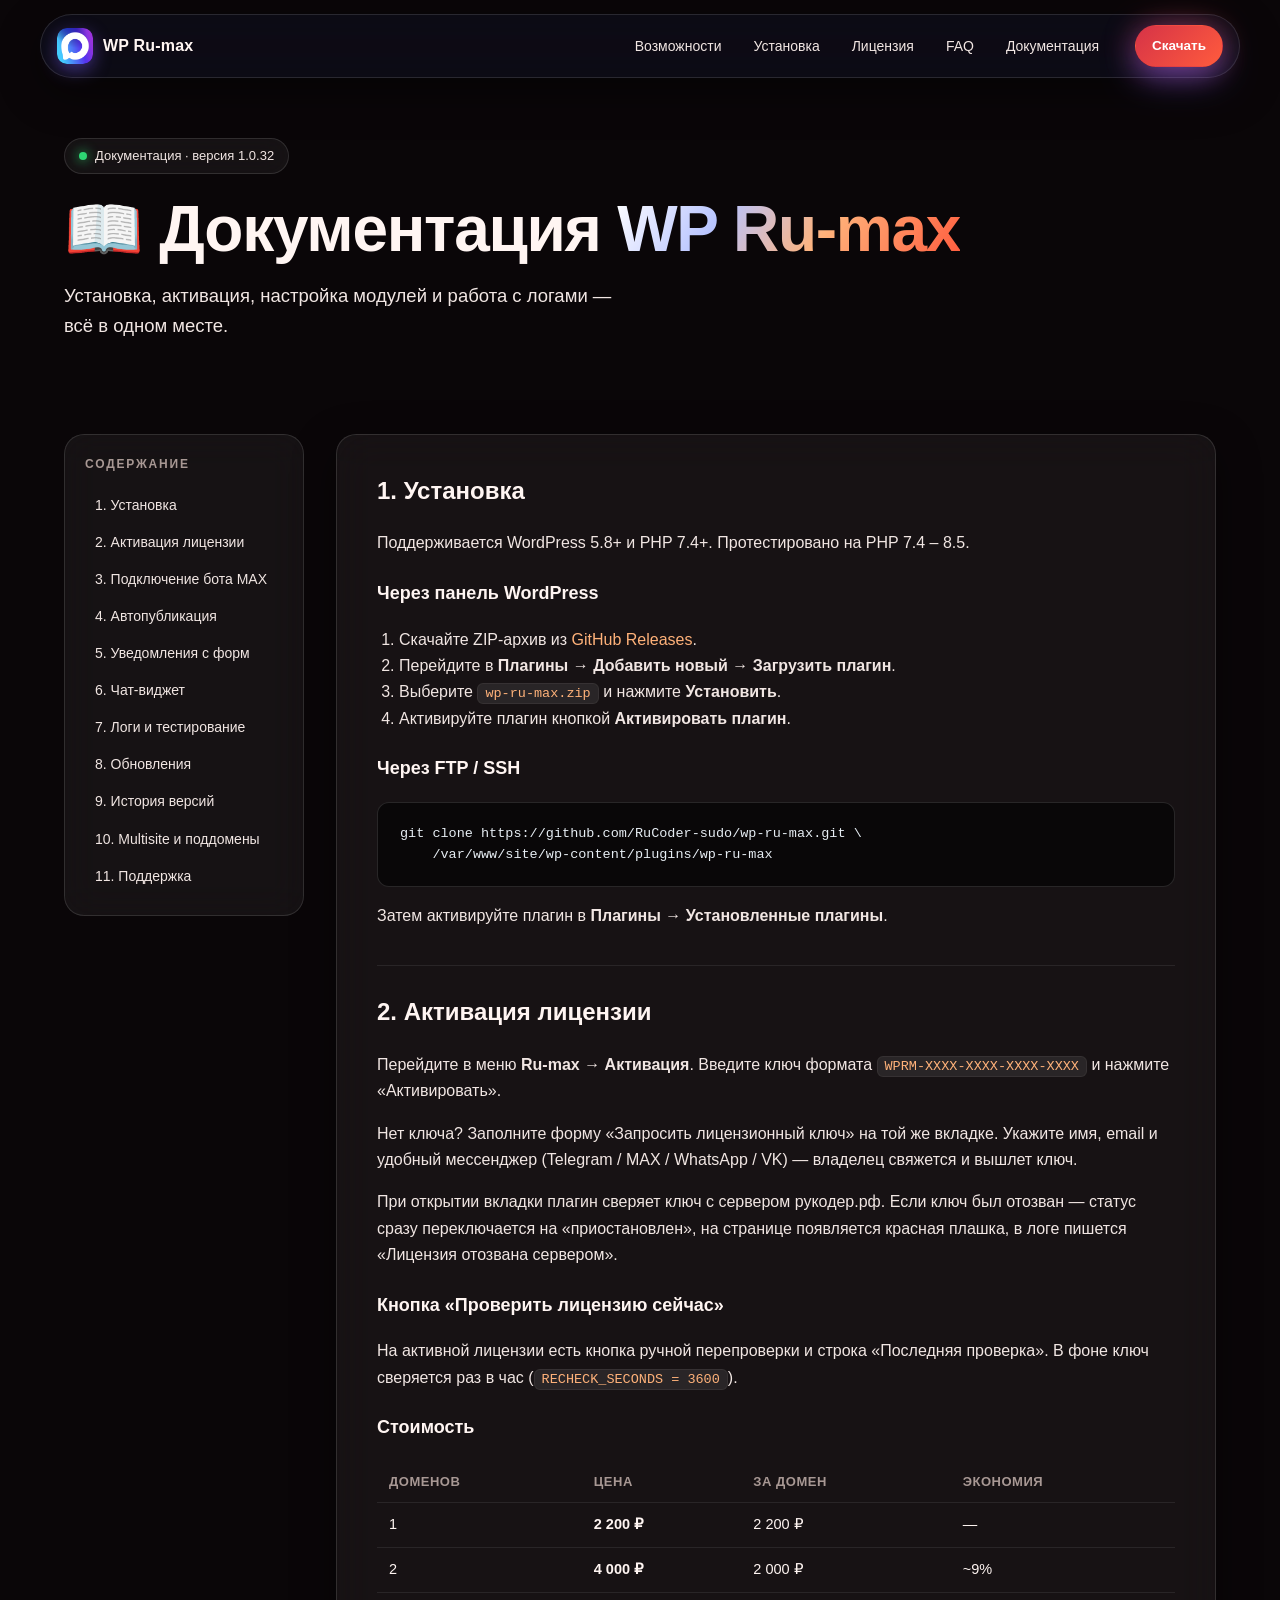
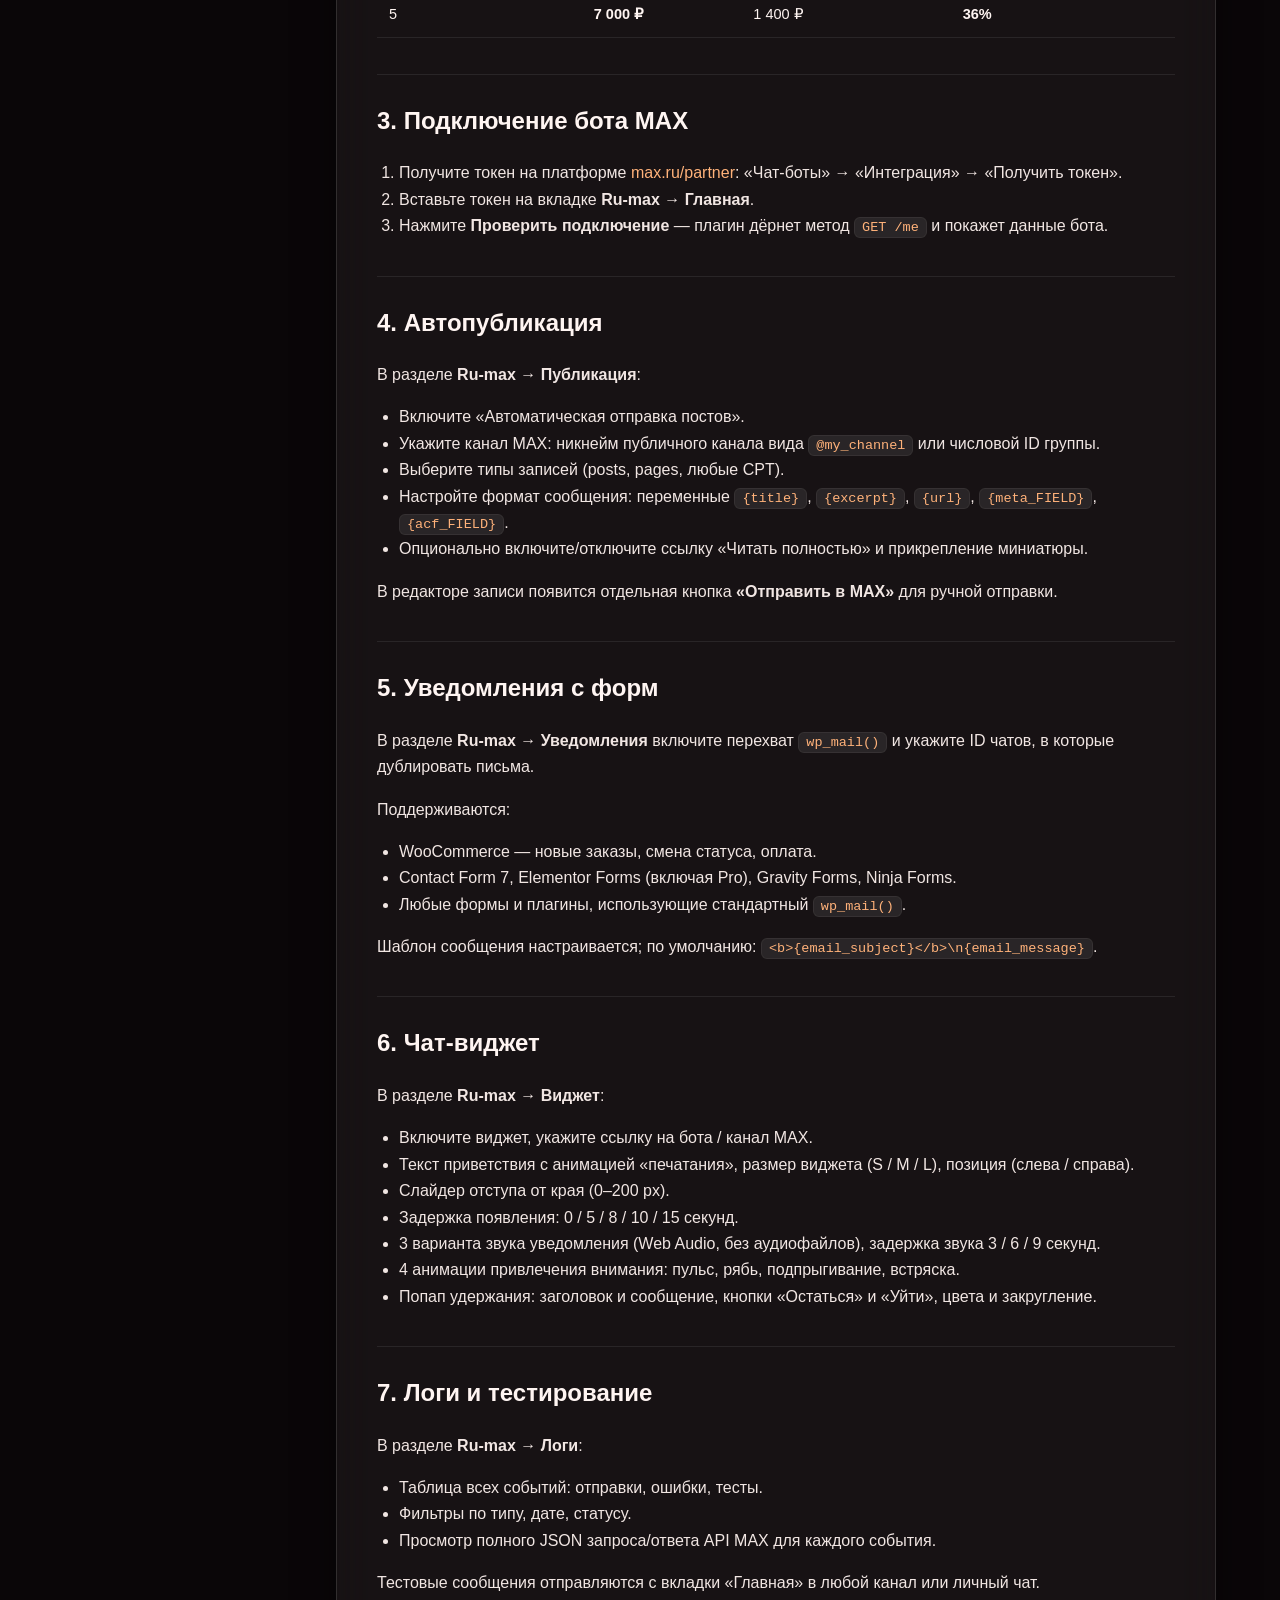
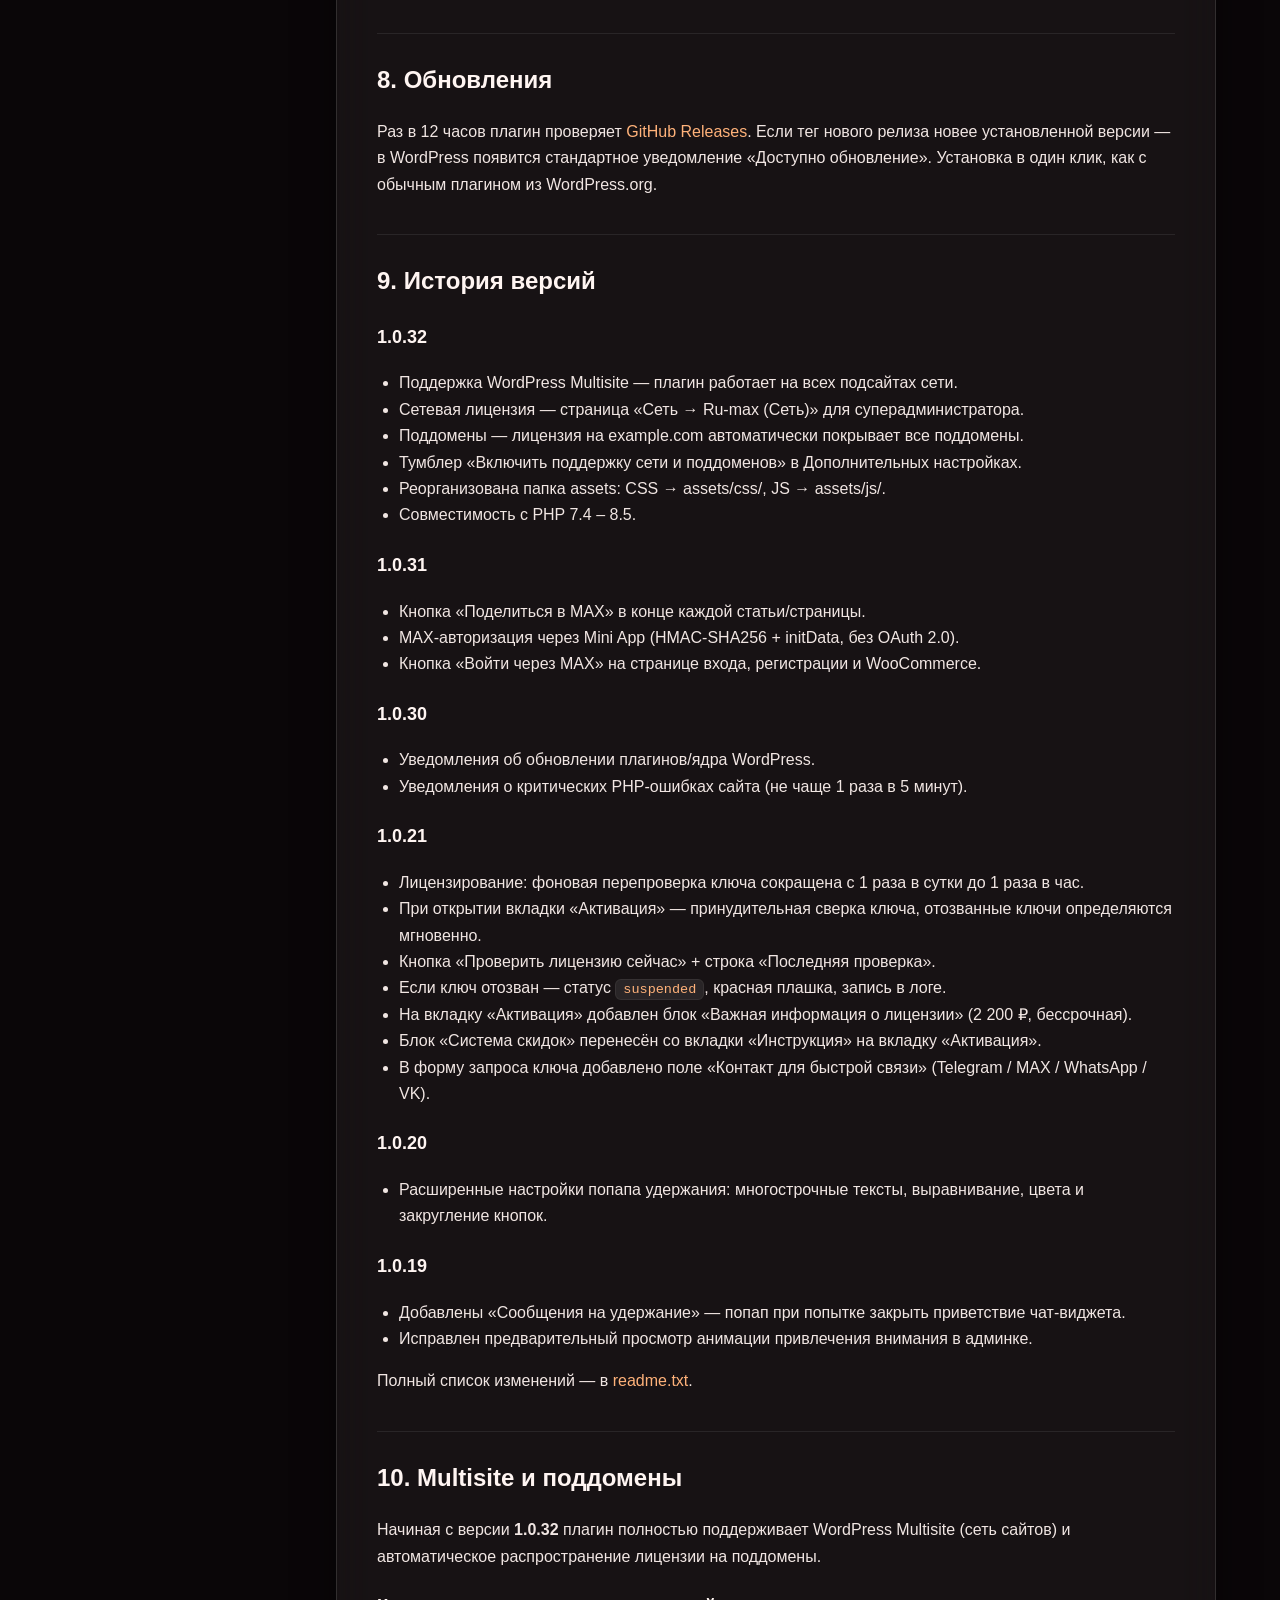
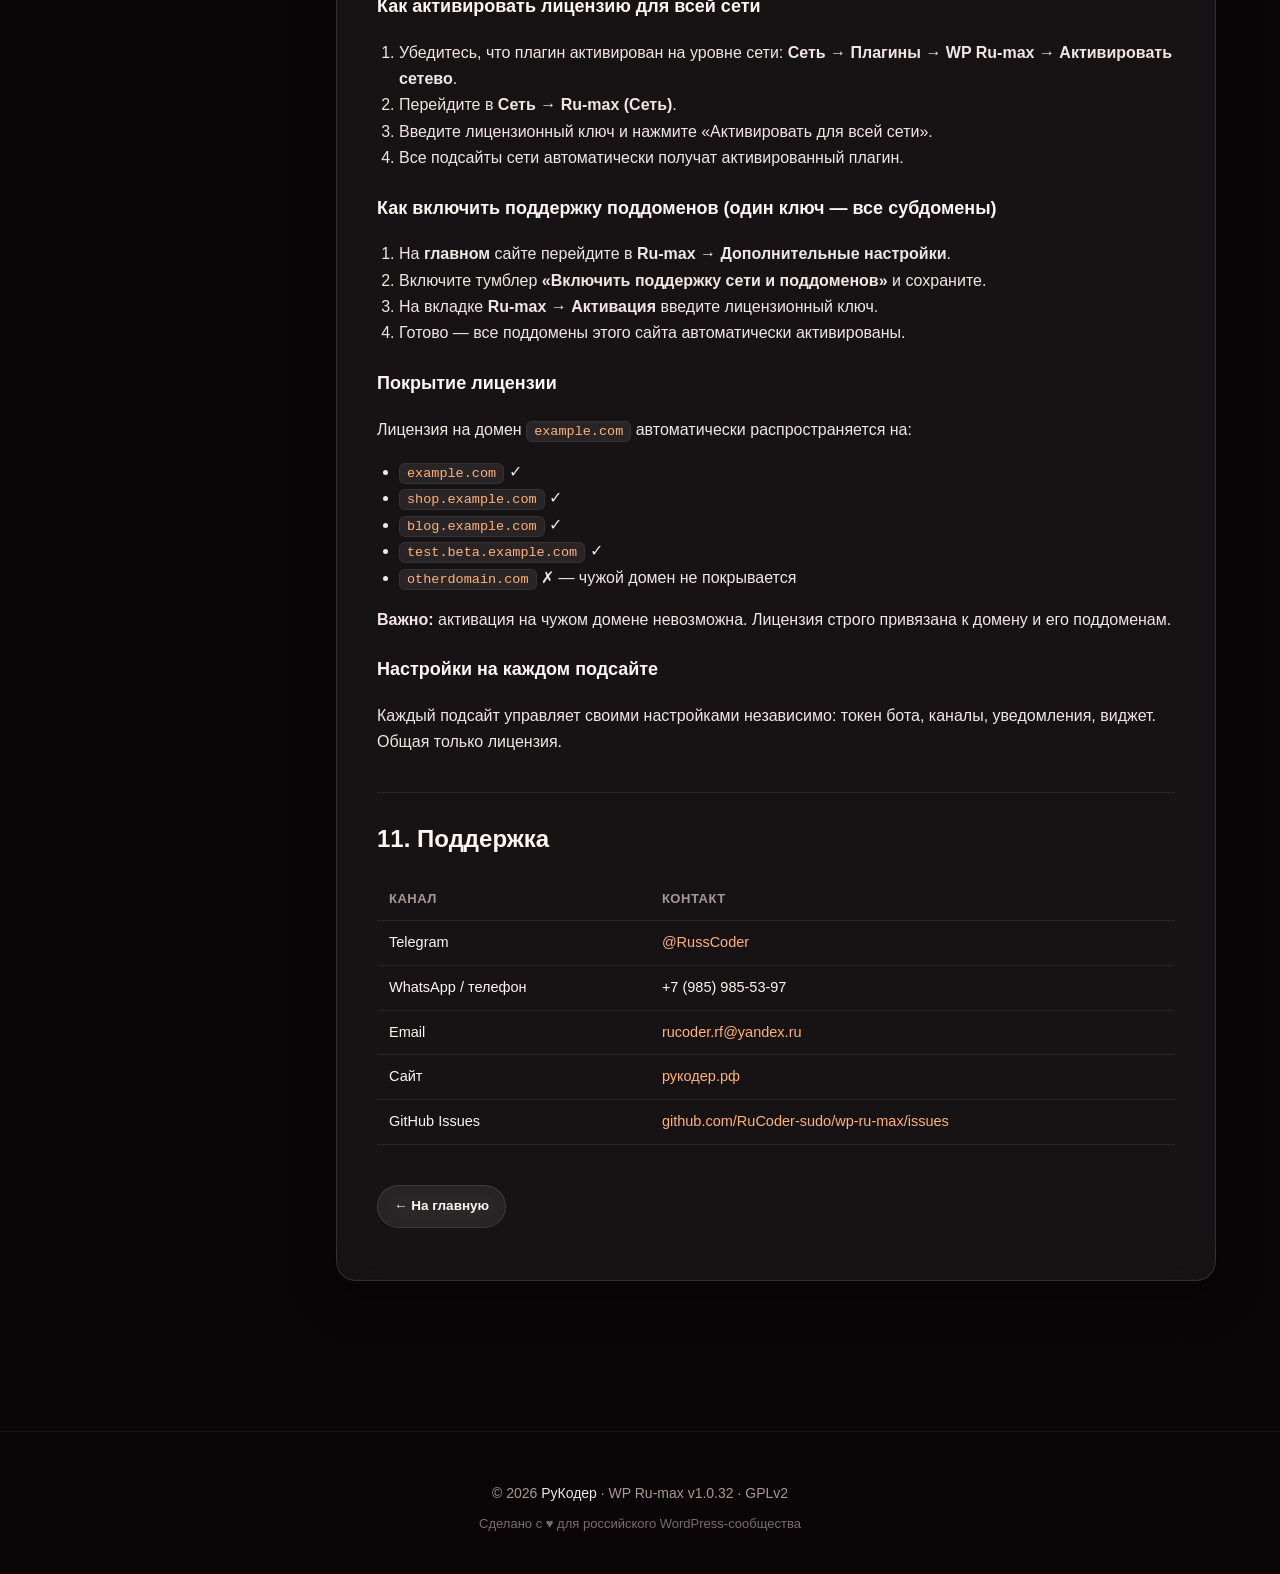
==== commit b0cb751a: "Update docs.html" ====
--- a/docs.html
+++ b/docs.html
@@ -32,7 +32,7 @@
 
 <header class="hero" style="padding:60px 0 20px;">
     <div class="container">
-        <div class="eyebrow"><span class="dot"></span> Документация · версия 1.0.21</div>
+        <div class="eyebrow"><span class="dot"></span> Документация · версия 1.0.32</div>
         <h1>📖 Документация <span class="grad">WP Ru-max</span></h1>
         <p class="lead">Установка, активация, настройка модулей и работа с логами — всё в одном месте.</p>
     </div>
@@ -52,13 +52,14 @@
                 <a href="#logs">7. Логи и тестирование</a>
                 <a href="#updates">8. Обновления</a>
                 <a href="#changelog">9. История версий</a>
-                <a href="#support">10. Поддержка</a>
+                <a href="#multisite">10. Multisite и поддомены</a>
+                <a href="#support">11. Поддержка</a>
             </aside>
 
             <article class="doc-body">
 
                 <h2 id="install">1. Установка</h2>
-                <p>Поддерживается WordPress 5.8+ и PHP 7.4+. Тестировано на PHP 8.0–8.3.</p>
+                <p>Поддерживается WordPress 5.8+ и PHP 7.4+. Протестировано на PHP 7.4 – 8.5.</p>
                 <h3>Через панель WordPress</h3>
                 <ol>
                     <li>Скачайте ZIP-архив из <a href="https://github.com/RuCoder-sudo/wp-ru-max/releases">GitHub Releases</a>.</li>
@@ -140,6 +141,26 @@
                 <p>Раз в 12 часов плагин проверяет <a href="https://github.com/RuCoder-sudo/wp-ru-max/releases">GitHub Releases</a>. Если тег нового релиза новее установленной версии — в WordPress появится стандартное уведомление «Доступно обновление». Установка в один клик, как с обычным плагином из WordPress.org.</p>
 
                 <h2 id="changelog">9. История версий</h2>
+                <h3>1.0.32</h3>
+                <ul>
+                    <li>Поддержка WordPress Multisite — плагин работает на всех подсайтах сети.</li>
+                    <li>Сетевая лицензия — страница «Сеть → Ru-max (Сеть)» для суперадминистратора.</li>
+                    <li>Поддомены — лицензия на example.com автоматически покрывает все поддомены.</li>
+                    <li>Тумблер «Включить поддержку сети и поддоменов» в Дополнительных настройках.</li>
+                    <li>Реорганизована папка assets: CSS → assets/css/, JS → assets/js/.</li>
+                    <li>Совместимость с PHP 7.4 – 8.5.</li>
+                </ul>
+                <h3>1.0.31</h3>
+                <ul>
+                    <li>Кнопка «Поделиться в MAX» в конце каждой статьи/страницы.</li>
+                    <li>MAX-авторизация через Mini App (HMAC-SHA256 + initData, без OAuth 2.0).</li>
+                    <li>Кнопка «Войти через MAX» на странице входа, регистрации и WooCommerce.</li>
+                </ul>
+                <h3>1.0.30</h3>
+                <ul>
+                    <li>Уведомления об обновлении плагинов/ядра WordPress.</li>
+                    <li>Уведомления о критических PHP-ошибках сайта (не чаще 1 раза в 5 минут).</li>
+                </ul>
                 <h3>1.0.21</h3>
                 <ul>
                     <li>Лицензирование: фоновая перепроверка ключа сокращена с 1 раза в сутки до 1 раза в час.</li>
@@ -161,7 +182,41 @@
                 </ul>
                 <p>Полный список изменений — в <a href="https://github.com/RuCoder-sudo/wp-ru-max/blob/main/wp-ru-max/readme.txt">readme.txt</a>.</p>
 
-                <h2 id="support">10. Поддержка</h2>
+                
+                <h2 id="multisite">10. Multisite и поддомены</h2>
+                <p>Начиная с версии <strong>1.0.32</strong> плагин полностью поддерживает WordPress Multisite (сеть сайтов) и автоматическое распространение лицензии на поддомены.</p>
+
+                <h3>Как активировать лицензию для всей сети</h3>
+                <ol>
+                    <li>Убедитесь, что плагин активирован на уровне сети: <strong>Сеть → Плагины → WP Ru-max → Активировать сетево</strong>.</li>
+                    <li>Перейдите в <strong>Сеть → Ru-max (Сеть)</strong>.</li>
+                    <li>Введите лицензионный ключ и нажмите «Активировать для всей сети».</li>
+                    <li>Все подсайты сети автоматически получат активированный плагин.</li>
+                </ol>
+
+                <h3>Как включить поддержку поддоменов (один ключ — все субдомены)</h3>
+                <ol>
+                    <li>На <strong>главном</strong> сайте перейдите в <strong>Ru-max → Дополнительные настройки</strong>.</li>
+                    <li>Включите тумблер <strong>«Включить поддержку сети и поддоменов»</strong> и сохраните.</li>
+                    <li>На вкладке <strong>Ru-max → Активация</strong> введите лицензионный ключ.</li>
+                    <li>Готово — все поддомены этого сайта автоматически активированы.</li>
+                </ol>
+
+                <h3>Покрытие лицензии</h3>
+                <p>Лицензия на домен <code>example.com</code> автоматически распространяется на:</p>
+                <ul>
+                    <li><code>example.com</code> ✓</li>
+                    <li><code>shop.example.com</code> ✓</li>
+                    <li><code>blog.example.com</code> ✓</li>
+                    <li><code>test.beta.example.com</code> ✓</li>
+                    <li><code>otherdomain.com</code> ✗ — чужой домен не покрывается</li>
+                </ul>
+                <p><strong>Важно:</strong> активация на чужом домене невозможна. Лицензия строго привязана к домену и его поддоменам.</p>
+
+                <h3>Настройки на каждом подсайте</h3>
+                <p>Каждый подсайт управляет своими настройками независимо: токен бота, каналы, уведомления, виджет. Общая только лицензия.</p>
+
+                <h2 id="support">11. Поддержка</h2>
                 <table>
                     <thead><tr><th>Канал</th><th>Контакт</th></tr></thead>
                     <tbody>
@@ -181,7 +236,7 @@
 
 <footer>
     <div class="container">
-        <div>© 2026 <a href="https://рукодер.рф">РуКодер</a> · WP Ru-max v1.0.21 · GPLv2</div>
+        <div>© 2026 <a href="https://рукодер.рф">РуКодер</a> · WP Ru-max v1.0.32 · GPLv2</div>
         <div class="made">Сделано с ♥ для российского WordPress-сообщества</div>
     </div>
 </footer>
--- a/style.css
+++ b/style.css
@@ -3,14 +3,14 @@
    Чистый CSS, без зависимостей. */
 
 :root {
-    --bg-0:         #07080f;
-    --bg-1:         #0f1226;
-    --text:         #ecf0ff;
-    --text-soft:    #a5acd1;
-    --text-muted:   #6f7596;
-    --accent:       #7c5cff;
-    --accent-2:     #00d4ff;
-    --accent-3:     #ff4757;
+    --bg-0:         #0a0608;
+    --bg-1:         #1a0d12;
+    --text:         #fff5f2;
+    --text-soft:    #f1e6e3;
+    --text-muted:   #a89894;
+    --accent:       #d63347;
+    --accent-2:     #ffb27a;
+    --accent-3:     #ff5b3d;
     --success:      #2ed573;
     --warning:      #ffba08;
     --danger:       #ff5b5b;
@@ -61,9 +61,9 @@
     inset: 0;
     z-index: -2;
     background:
-        radial-gradient(1200px 700px at 8% -10%, rgba(124,92,255,0.34), transparent 60%),
-        radial-gradient(1000px 700px at 110% 5%, rgba(0,212,255,0.24),  transparent 60%),
-        radial-gradient(900px  600px at 50% 110%, rgba(255,93,205,0.22), transparent 60%),
+        radial-gradient(1200px 700px at 8% -10%, rgba(214,51,71,0.38), transparent 60%),
+        radial-gradient(1000px 700px at 110% 5%, rgba(255,91,61,0.28),  transparent 60%),
+        radial-gradient(900px  600px at 50% 110%, rgba(255,178,122,0.18), transparent 60%),
         linear-gradient(180deg, var(--bg-1), var(--bg-0));
     overflow: hidden;
 }
@@ -75,12 +75,12 @@
     animation: floaty 22s ease-in-out infinite;
 }
 .blob.b1 { width: 560px; height: 560px; left: -140px; top: -140px;
-           background: radial-gradient(circle at 30% 30%, #7c5cff, transparent 70%); }
+           background: radial-gradient(circle at 30% 30%, #d63347, transparent 70%); }
 .blob.b2 { width: 460px; height: 460px; right: -120px; top: 16%;
-           background: radial-gradient(circle at 60% 40%, #00d4ff, transparent 70%);
+           background: radial-gradient(circle at 60% 40%, #ff8a5b, transparent 70%);
            animation-delay: -7s; }
 .blob.b3 { width: 520px; height: 520px; left: 30%; bottom: -180px;
-           background: radial-gradient(circle at 50% 50%, #ff4757, transparent 70%);
+           background: radial-gradient(circle at 50% 50%, #b8253a, transparent 70%);
            animation-delay: -14s; }
 
 @keyframes floaty {
@@ -432,7 +432,7 @@
     margin: 0 0 12px;
     font-weight: 800; letter-spacing: -0.01em;
 }
-.section-head p { color: var(--text-soft); font-size: 17px; margin: 0; }
+.section-head p { color: #ffffff; font-size: 17px; margin: 0; opacity: .92; }
 
 /* ===== Карточки возможностей ===== */
 .features {
@@ -478,7 +478,7 @@
 .card .icon.alt   { background: linear-gradient(135deg, var(--accent-2), #4f8bff); box-shadow: 0 10px 26px rgba(0,212,255,0.45); }
 .card .icon.alt2  { background: linear-gradient(135deg, var(--success), #16a085); box-shadow: 0 10px 26px rgba(46,213,115,0.45); }
 .card .icon.alt3  { background: linear-gradient(135deg, var(--warning), #ff7a00); box-shadow: 0 10px 26px rgba(255,186,8,0.4); }
-.card .icon.alt4  { background: linear-gradient(135deg, #ff4757, #dc2626); box-shadow: 0 10px 26px rgba(192,38,211,0.45); }
+.card .icon.alt4  { background: linear-gradient(135deg, #ff4757, #dc2626); box-shadow: 0 10px 26px rgb(216, 32, 19,0.45); }
 .card .icon.alt5  { background: linear-gradient(135deg, #4f8bff, #7c5cff); box-shadow: 0 10px 26px rgba(79,139,255,0.45); }
 .card h3 { margin: 0 0 8px; font-size: 19px; font-weight: 700; }
 .card p  { margin: 0; color: var(--text-soft); font-size: 15px; }
@@ -789,6 +789,122 @@
 
 @media (max-width: 860px) { .author { grid-template-columns: 1fr; } }
 
+/* ===== License request form ===== */
+.form-panel {
+    background: linear-gradient(180deg, rgba(255,71,87,0.08), rgba(124,92,255,0.06));
+    border-color: rgba(255,71,87,0.25);
+    position: relative;
+    overflow: hidden;
+}
+.form-panel::before {
+    content: ""; position: absolute; inset: -1px; border-radius: var(--radius); padding: 1px;
+    background: linear-gradient(135deg, var(--accent-3), var(--accent), var(--accent-2));
+    -webkit-mask: linear-gradient(#000 0 0) content-box, linear-gradient(#000 0 0);
+    -webkit-mask-composite: xor; mask-composite: exclude;
+    pointer-events: none; opacity: .55;
+}
+.form-head { display: flex; gap: 16px; align-items: flex-start; margin-bottom: 22px; }
+.form-icon {
+    width: 52px; height: 52px; border-radius: 14px; flex-shrink: 0;
+    display: grid; place-items: center; font-size: 24px;
+    background: linear-gradient(135deg, var(--accent-3), var(--accent));
+    box-shadow: 0 12px 28px rgba(255,71,87,0.45);
+}
+.form-head h3 { margin: 0 0 4px; font-size: 22px; color: var(--text); }
+.form-head p  { margin: 0; color: var(--text-soft); font-size: 14.5px; }
+
+.lic-form .form-grid {
+    display: grid; grid-template-columns: 1fr 1fr; gap: 14px;
+}
+.lic-form .field { display: flex; flex-direction: column; gap: 6px; margin-bottom: 14px; }
+.lic-form .field label {
+    font-size: 13px; font-weight: 600; color: var(--text-soft);
+    letter-spacing: .02em;
+}
+.lic-form .field .req { color: var(--accent-3); }
+.lic-form .field input {
+    padding: 12px 14px;
+    background: rgba(0,0,0,0.4);
+    border: 1px solid rgba(255,255,255,0.12);
+    border-radius: 10px;
+    color: var(--text);
+    font-family: inherit;
+    font-size: 14.5px;
+    transition: border-color .2s ease, background .2s ease, box-shadow .2s ease;
+}
+.lic-form .field input::placeholder { color: var(--text-muted); }
+.lic-form .field input:hover { border-color: rgba(255,255,255,0.22); }
+.lic-form .field input:focus {
+    outline: none;
+    border-color: var(--accent);
+    background: rgba(0,0,0,0.55);
+    box-shadow: 0 0 0 3px rgba(124,92,255,0.25);
+}
+.lic-form .field small { color: var(--text-muted); font-size: 12.5px; line-height: 1.45; }
+
+.lic-form .field-checkbox { margin: 8px 0 6px; }
+.lic-form .field-checkbox label {
+    display: flex; gap: 12px; align-items: flex-start;
+    cursor: pointer;
+    color: var(--text-soft);
+    font-size: 14px;
+    line-height: 1.5;
+}
+.lic-form .field-checkbox input[type="checkbox"] {
+    appearance: none; -webkit-appearance: none;
+    width: 20px; height: 20px; flex-shrink: 0;
+    margin-top: 1px;
+    border: 1.5px solid rgba(255,255,255,0.25);
+    border-radius: 6px;
+    background: rgba(0,0,0,0.4);
+    cursor: pointer;
+    position: relative;
+    transition: all .15s ease;
+}
+.lic-form .field-checkbox input[type="checkbox"]:hover { border-color: var(--accent); }
+.lic-form .field-checkbox input[type="checkbox"]:checked {
+    background: linear-gradient(135deg, var(--accent), var(--accent-3));
+    border-color: transparent;
+}
+.lic-form .field-checkbox input[type="checkbox"]:checked::after {
+    content: "✓";
+    position: absolute; inset: 0;
+    display: grid; place-items: center;
+    color: #fff; font-size: 13px; font-weight: 800;
+    line-height: 1;
+}
+
+.lic-form .form-actions {
+    display: flex; gap: 16px; align-items: center; flex-wrap: wrap;
+    margin-top: 20px;
+    padding-top: 20px;
+    border-top: 1px solid rgba(255,255,255,0.08);
+}
+.lic-form .form-note { color: var(--text-muted); font-size: 13px; }
+
+@media (max-width: 660px) {
+    .lic-form .form-grid { grid-template-columns: 1fr; }
+    .form-head { flex-direction: column; gap: 12px; }
+}
+
+/* «Спасибо» баннер после отправки формы */
+.thanks-banner {
+    margin-bottom: 20px;
+    padding: 16px 22px;
+    background: linear-gradient(135deg, rgba(46,213,115,0.18), rgba(0,212,255,0.12));
+    border: 1px solid rgba(46,213,115,0.4);
+    border-radius: 14px;
+    color: var(--text);
+    font-size: 15px;
+    display: flex; align-items: center; gap: 12px;
+}
+.thanks-banner .ok {
+    width: 32px; height: 32px; border-radius: 50%;
+    display: grid; place-items: center; flex-shrink: 0;
+    background: var(--success); color: #fff; font-weight: 800;
+    box-shadow: 0 6px 18px rgba(46,213,115,0.5);
+}
+
 /* ===== Code block ===== */
 code {
     font-family: var(--font-mono);
@@ -913,3 +1029,171 @@
     transition: opacity .6s ease, transform .6s ease;
 }
 .reveal.on { opacity: 1; transform: none; }
+
+/* ===== Mouse-tracked frosted-glass wave =====
+   Безопасная реализация: позиционирование задано без overflow:hidden,
+   псевдоэлемент сам себя обрезает через border-radius: inherit, поэтому
+   «выпирающие» элементы (.tag «Популярно», градиентные бордеры с inset:-1px,
+   стрелка .link-card::after) остаются на месте. */
+.card:not(.link-card), .step, .stat, .activation-card {
+    position: relative;
+}
+.card:not(.link-card)::after,
+.step::after,
+.stat::after,
+.activation-card::after {
+    content: "";
+    position: absolute;
+    inset: 0;
+    border-radius: inherit;
+    background: radial-gradient(
+        260px circle at var(--mx, 50%) var(--my, 50%),
+        rgba(255, 178, 122, 0.22),
+        rgba(214, 51, 71, 0.10) 40%,
+        transparent 70%
+    );
+    opacity: 0;
+    transition: opacity .35s ease;
+    pointer-events: none;
+    mix-blend-mode: screen;
+    z-index: 1;
+}
+.card:not(.link-card):hover::after,
+.step:hover::after,
+.stat:hover::after,
+.activation-card:hover::after { opacity: 1; }
+
+/* Поднимаем содержимое над псевдоволной, но НЕ трогаем .link-card,
+   чтобы стрелка (.link-card::after) и иконка работали как раньше. */
+.card:not(.link-card) > *,
+.step > *,
+.stat > *,
+.activation-card > * { position: relative; z-index: 2; }
+
+/* ===== Activation flow (как это работает у клиента) ===== */
+.activation-flow {
+    display: grid;
+    grid-template-columns: repeat(4, 1fr);
+    gap: 18px;
+    counter-reset: actstep;
+}
+.activation-card {
+    padding: 28px 24px;
+    background: linear-gradient(180deg, rgba(214,51,71,0.12), rgba(255,255,255,0.04));
+    border: 1px solid rgba(255,91,61,0.30);
+    border-radius: var(--radius);
+    backdrop-filter: blur(22px) saturate(150%);
+    -webkit-backdrop-filter: blur(22px) saturate(150%);
+    box-shadow: 0 18px 48px rgba(0,0,0,0.45);
+    counter-increment: actstep;
+    transition: transform .25s ease, border-color .25s ease;
+}
+.activation-card:hover { transform: translateY(-5px); border-color: rgba(255,91,61,0.55); }
+.activation-card .num {
+    width: 44px; height: 44px; border-radius: 12px;
+    display: grid; place-items: center;
+    background: linear-gradient(135deg, var(--accent), var(--accent-3));
+    color: #fff; font-weight: 800; font-size: 18px;
+    box-shadow: 0 10px 24px rgba(214,51,71,0.5);
+    margin-bottom: 14px;
+}
+.activation-card h4 { margin: 0 0 8px; font-size: 17px; color: #fff; }
+.activation-card p  { margin: 0; color: #ffffff; opacity: .9; font-size: 14.5px; line-height: 1.55; }
+.activation-card .icon-emoji { font-size: 24px; margin-bottom: 8px; display: block; }
+@media (max-width: 960px) { .activation-flow { grid-template-columns: repeat(2, 1fr); } }
+@media (max-width: 560px) { .activation-flow { grid-template-columns: 1fr; } }
+
+.activation-highlight {
+    margin-top: 28px;
+    padding: 24px 28px;
+    background: linear-gradient(135deg, rgba(214,51,71,0.18), rgba(255,91,61,0.12));
+    border: 1px solid rgba(255,91,61,0.35);
+    border-radius: var(--radius);
+    color: #fff;
+    display: flex; align-items: center; gap: 18px; flex-wrap: wrap;
+    backdrop-filter: blur(20px);
+}
+.activation-highlight .big-icon {
+    width: 56px; height: 56px; border-radius: 14px;
+    background: linear-gradient(135deg, var(--accent), var(--accent-3));
+    display: grid; place-items: center; flex-shrink: 0;
+    font-size: 28px;
+    box-shadow: 0 12px 30px rgba(214,51,71,0.5);
+}
+.activation-highlight strong { color: #fff; font-size: 17px; }
+.activation-highlight p { margin: 4px 0 0; color: #ffffff; opacity: .92; font-size: 14.5px; }
+
+/* ===== Pretty footer ===== */
+.site-footer {
+    margin-top: 80px;
+    padding: 56px 0 32px;
+    background: linear-gradient(180deg, transparent, rgba(214,51,71,0.10) 40%, rgba(10,6,8,0.85));
+    border-top: 1px solid rgba(255,91,61,0.25);
+    position: relative;
+    overflow: hidden;
+}
+.site-footer::before {
+    content: "";
+    position: absolute; left: 50%; top: 0;
+    width: 60%; height: 2px; transform: translateX(-50%);
+    background: linear-gradient(90deg, transparent, var(--accent-3), var(--accent), transparent);
+    filter: blur(.5px);
+}
+.footer-grid {
+    display: grid;
+    grid-template-columns: 1.4fr 1fr 1fr;
+    gap: 36px;
+    margin-bottom: 36px;
+}
+.footer-brand {
+    display: flex; align-items: center; gap: 14px; margin-bottom: 14px;
+}
+.footer-brand img {
+    width: 48px; height: 48px; border-radius: 12px;
+    box-shadow: 0 8px 22px rgba(214,51,71,0.5);
+}
+.footer-brand .ttl { font-size: 20px; font-weight: 800; color: #fff; letter-spacing: .3px; }
+.footer-brand .sub { font-size: 13px; color: var(--text-muted); }
+.footer-about p {
+    margin: 0 0 8px; color: #f1e6e3; font-size: 14px; line-height: 1.6;
+}
+.footer-col h5 {
+    margin: 0 0 14px; font-size: 12px; color: var(--accent-2);
+    text-transform: uppercase; letter-spacing: .15em; font-weight: 700;
+}
+.footer-col a {
+    display: block; padding: 6px 0; color: #f1e6e3; font-size: 14px;
+    transition: color .2s ease, transform .2s ease;
+}
+.footer-col a:hover { color: var(--accent-3); transform: translateX(3px); }
+.footer-legal {
+    border-top: 1px solid rgba(255,91,61,0.2);
+    padding-top: 24px;
+    text-align: center;
+    color: #f1e6e3;
+    font-size: 13.5px;
+    line-height: 1.85;
+}
+.footer-legal .copy {
+    font-size: 15px; color: #fff; font-weight: 600; margin-bottom: 6px;
+    letter-spacing: .3px;
+}
+.footer-legal .copy .brand-name {
+    background: linear-gradient(135deg, var(--accent-3), var(--accent-2));
+    -webkit-background-clip: text; background-clip: text; color: transparent;
+    font-weight: 800; letter-spacing: 1px;
+}
+.footer-legal .heart {
+    display: inline-block; color: var(--accent-3);
+    animation: heartbeat 1.6s ease-in-out infinite;
+}
+@keyframes heartbeat {
+    0%, 100% { transform: scale(1); }
+    25%      { transform: scale(1.18); }
+    50%      { transform: scale(1); }
+}
+.footer-legal .inn { color: var(--text-muted); font-size: 13px; }
+.footer-legal .rights { color: var(--text-muted); font-size: 12.5px; margin-top: 4px; }
+@media (max-width: 800px) {
+    .footer-grid { grid-template-columns: 1fr; gap: 28px; }
+}
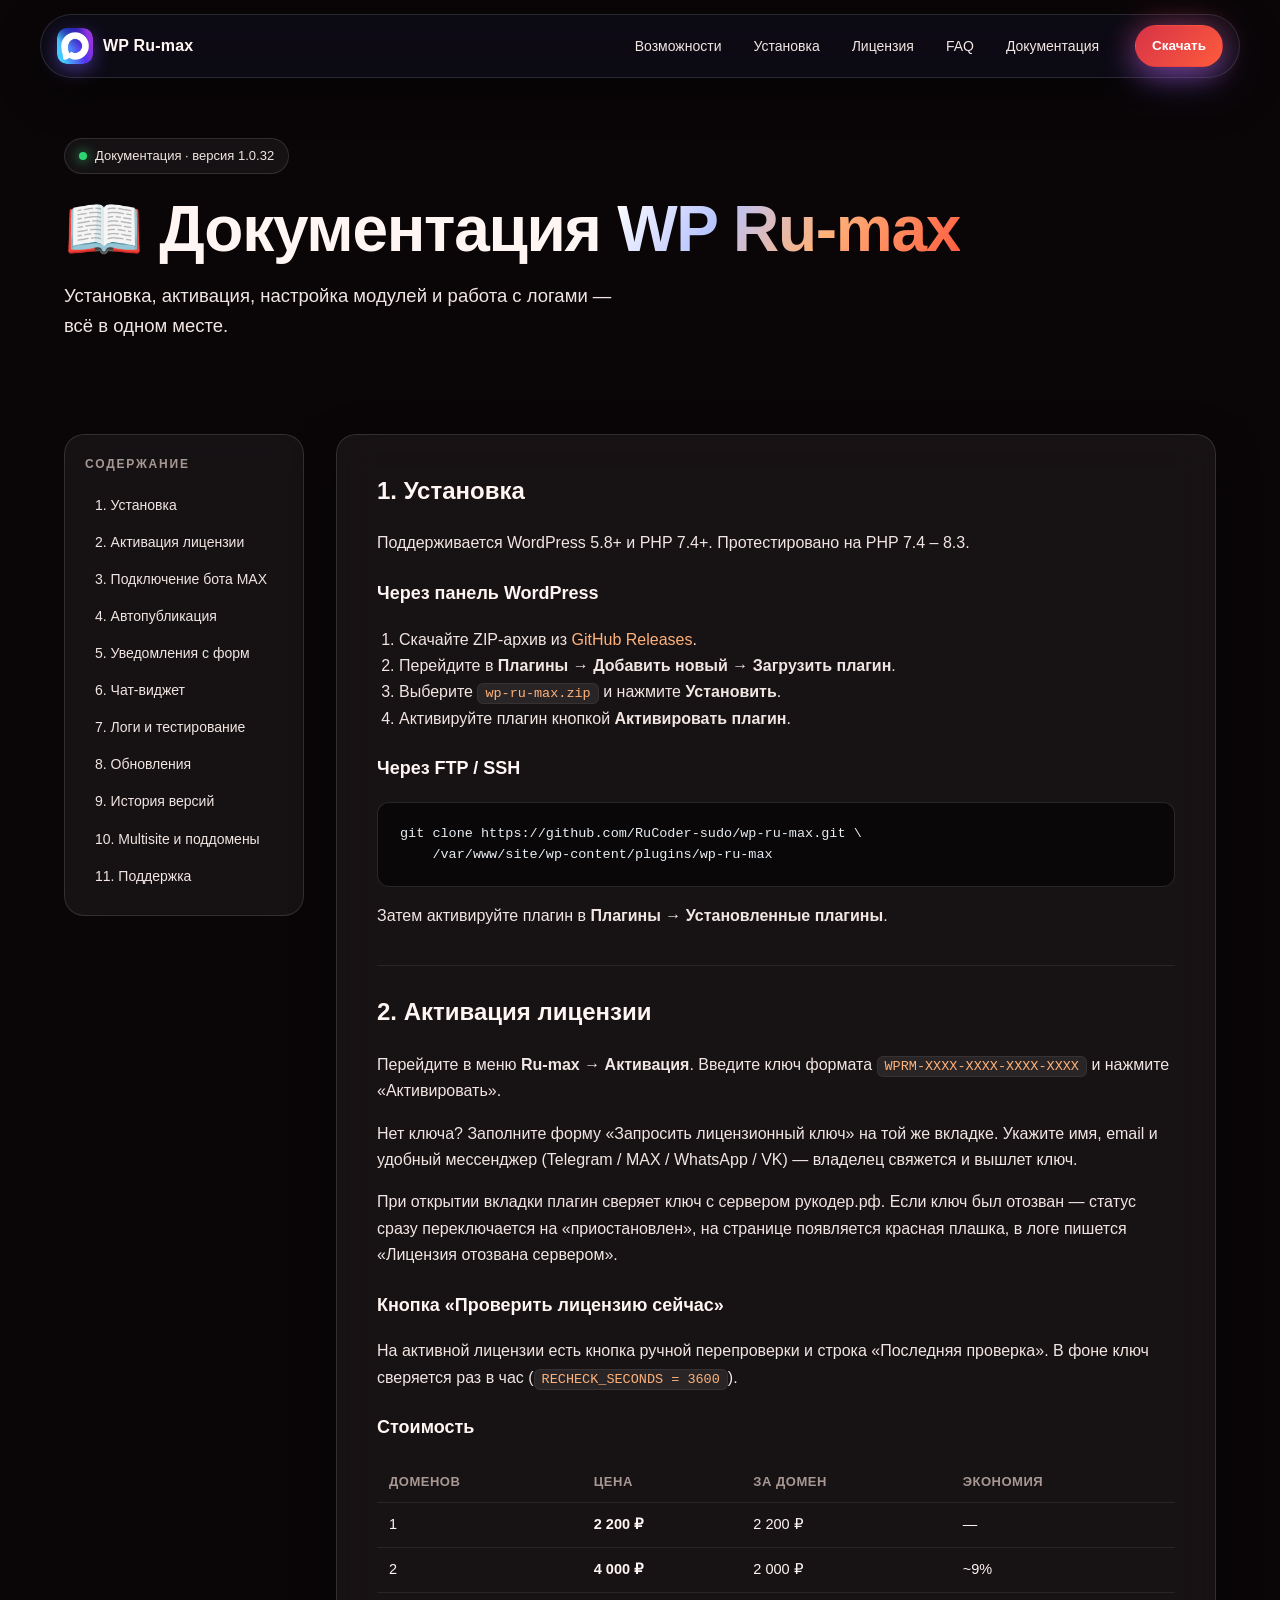
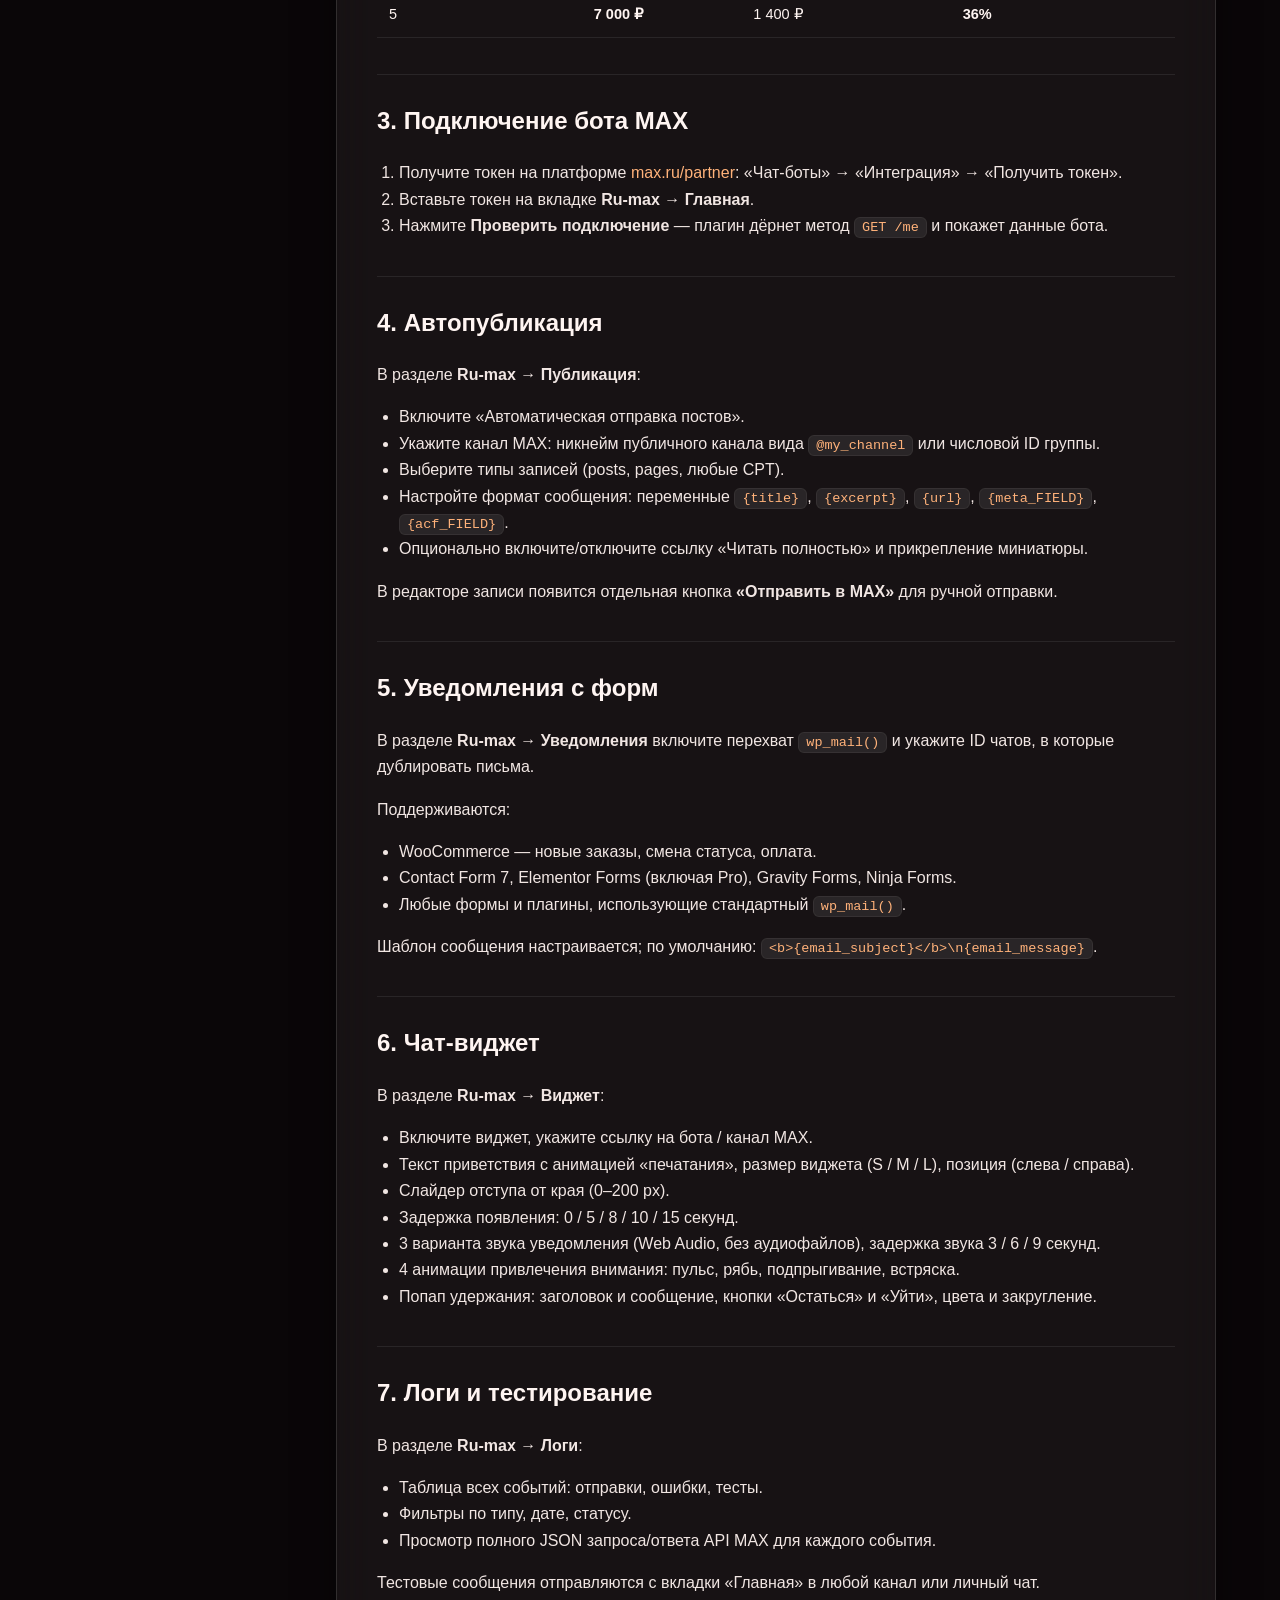
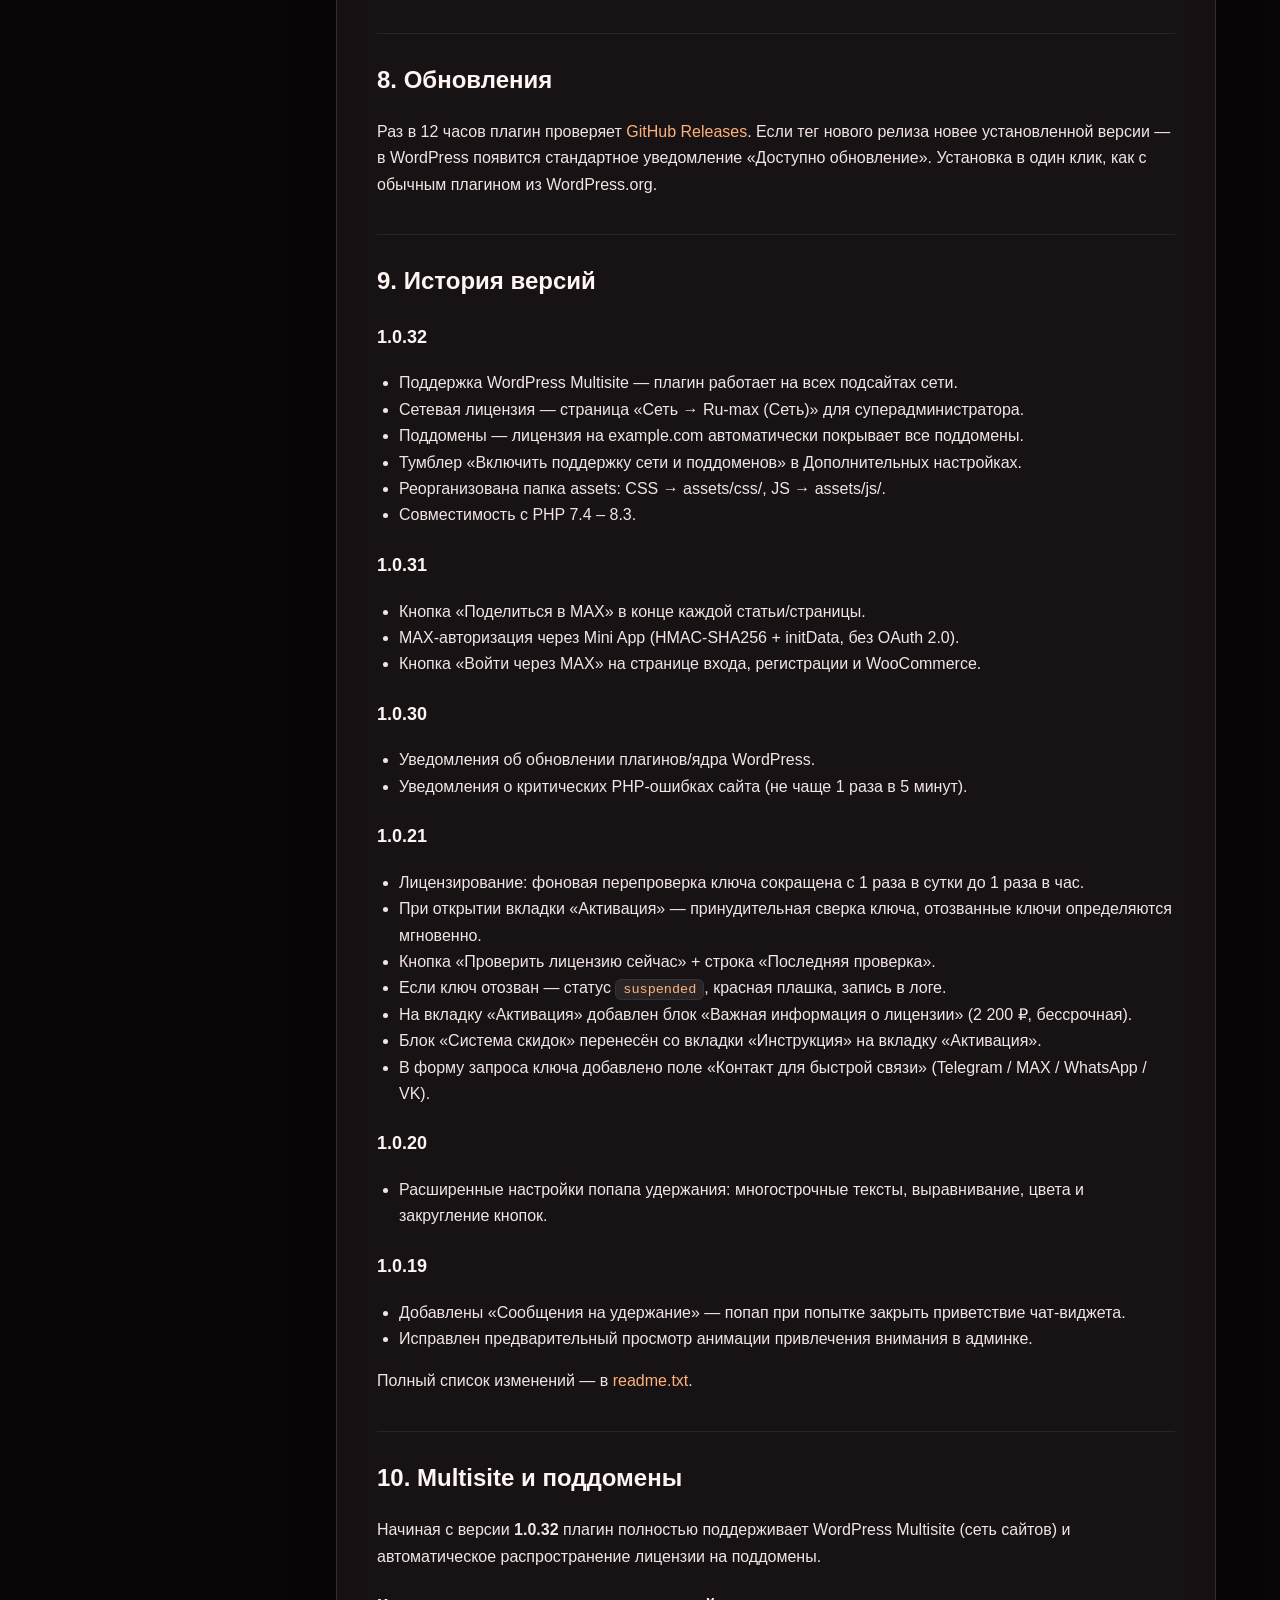
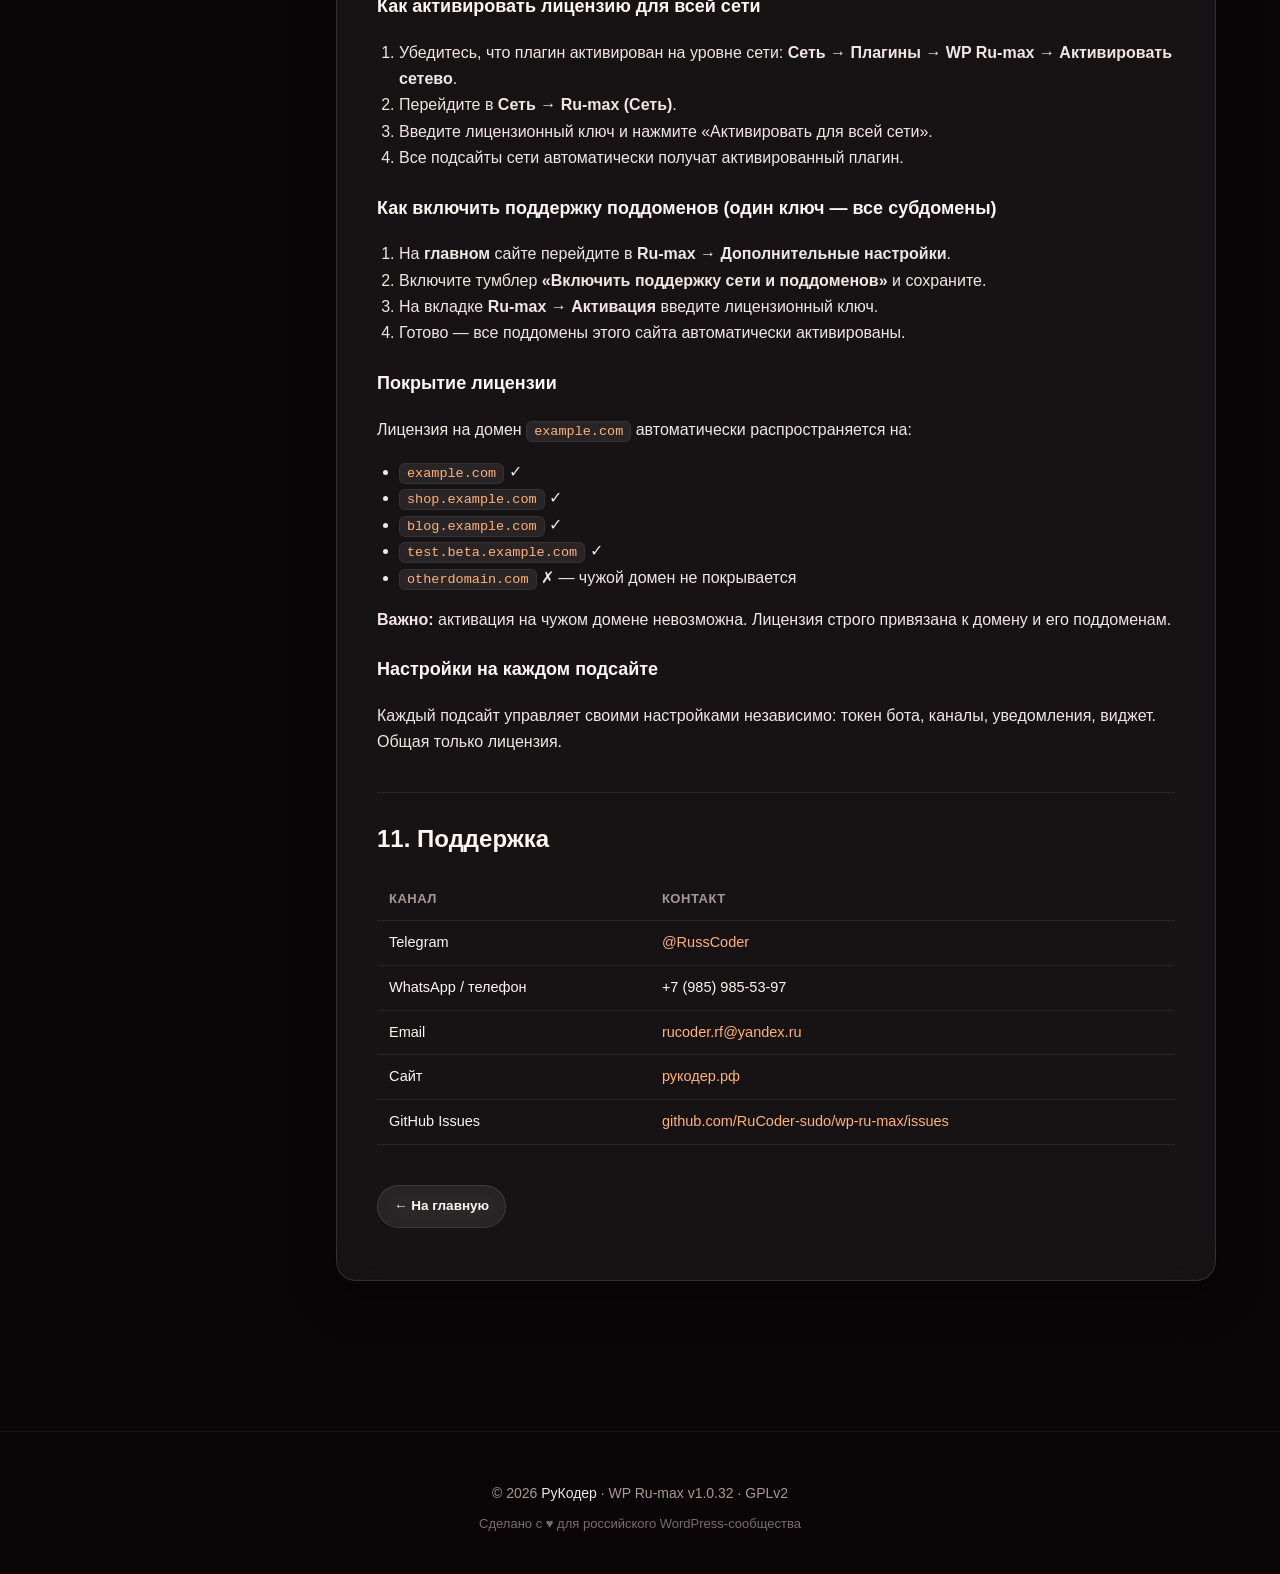
==== commit e284fdc0: "Update docs.html" ====
--- a/docs.html
+++ b/docs.html
@@ -59,7 +59,7 @@
             <article class="doc-body">
 
                 <h2 id="install">1. Установка</h2>
-                <p>Поддерживается WordPress 5.8+ и PHP 7.4+. Протестировано на PHP 7.4 – 8.5.</p>
+                <p>Поддерживается WordPress 5.8+ и PHP 7.4+. Протестировано на PHP 7.4 – 8.3.</p>
                 <h3>Через панель WordPress</h3>
                 <ol>
                     <li>Скачайте ZIP-архив из <a href="https://github.com/RuCoder-sudo/wp-ru-max/releases">GitHub Releases</a>.</li>
@@ -148,7 +148,7 @@
                     <li>Поддомены — лицензия на example.com автоматически покрывает все поддомены.</li>
                     <li>Тумблер «Включить поддержку сети и поддоменов» в Дополнительных настройках.</li>
                     <li>Реорганизована папка assets: CSS → assets/css/, JS → assets/js/.</li>
-                    <li>Совместимость с PHP 7.4 – 8.5.</li>
+                    <li>Совместимость с PHP 7.4 – 8.3.</li>
                 </ul>
                 <h3>1.0.31</h3>
                 <ul>
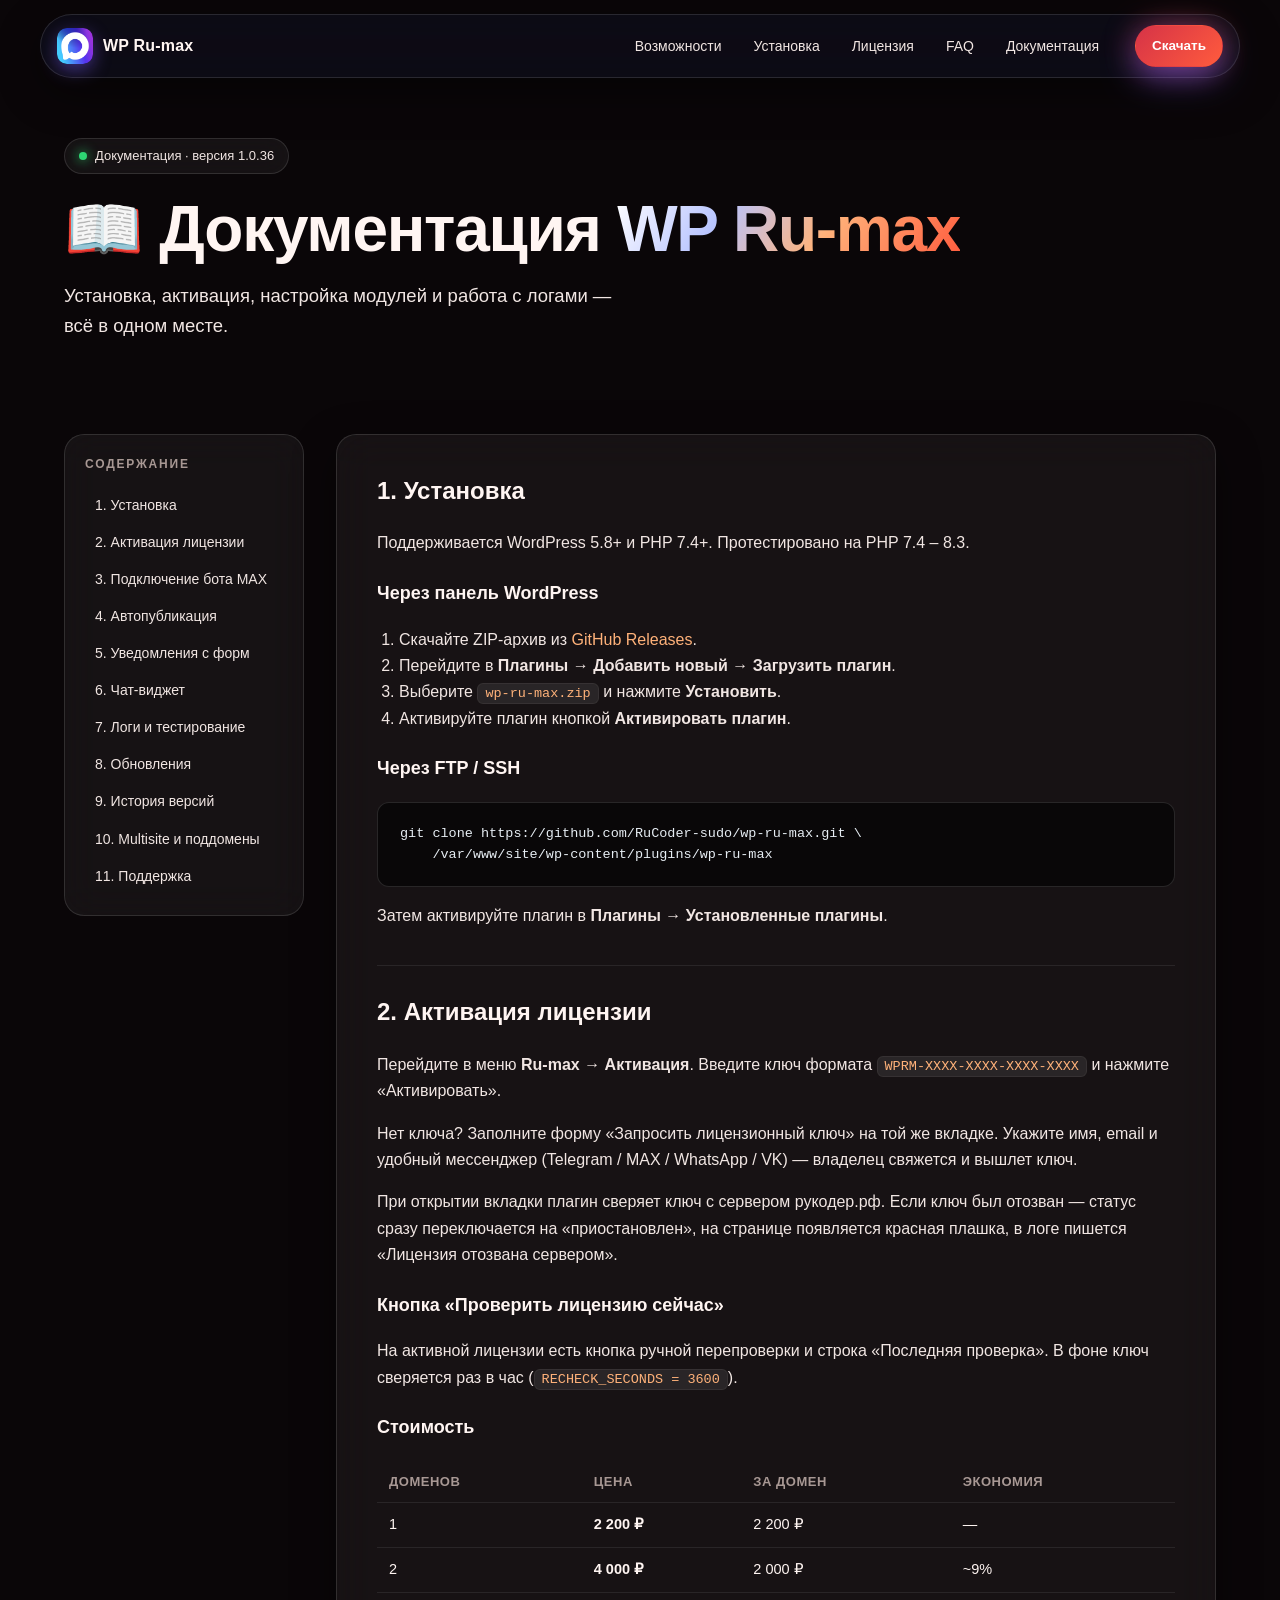
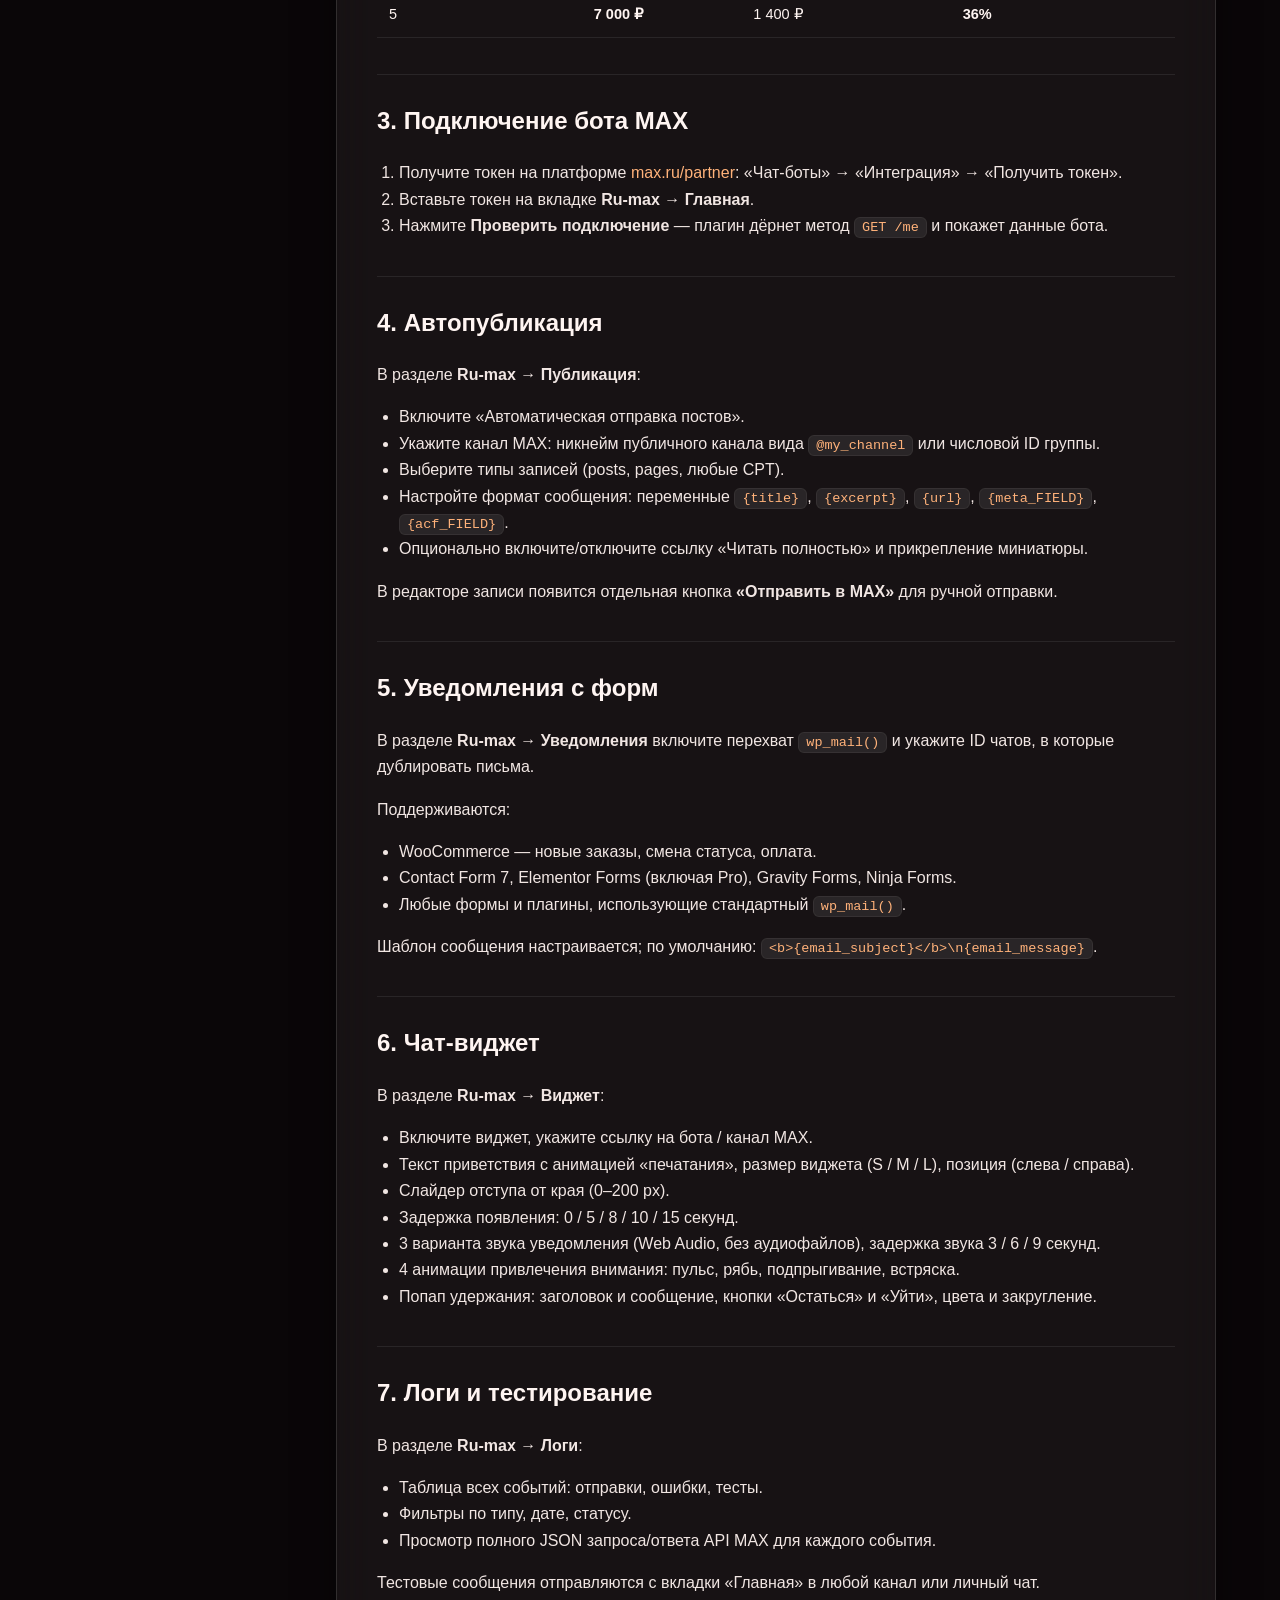
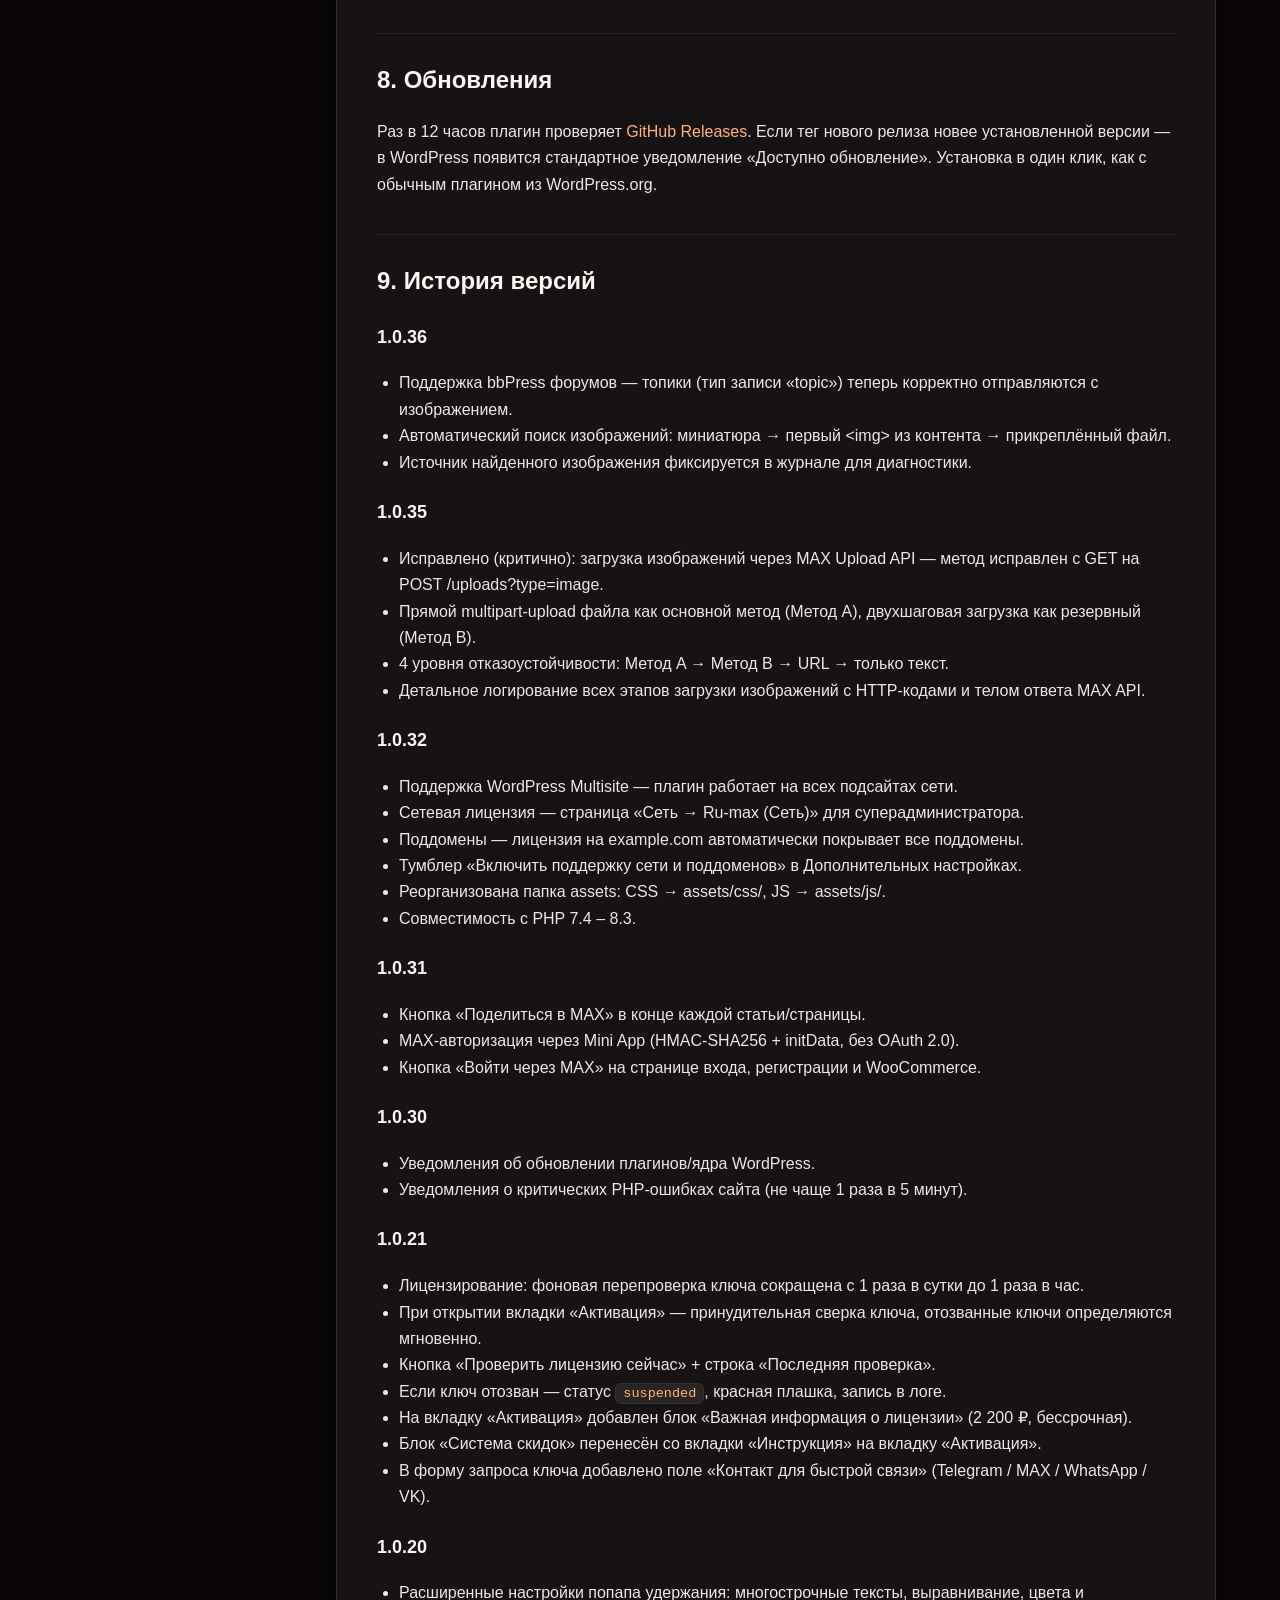
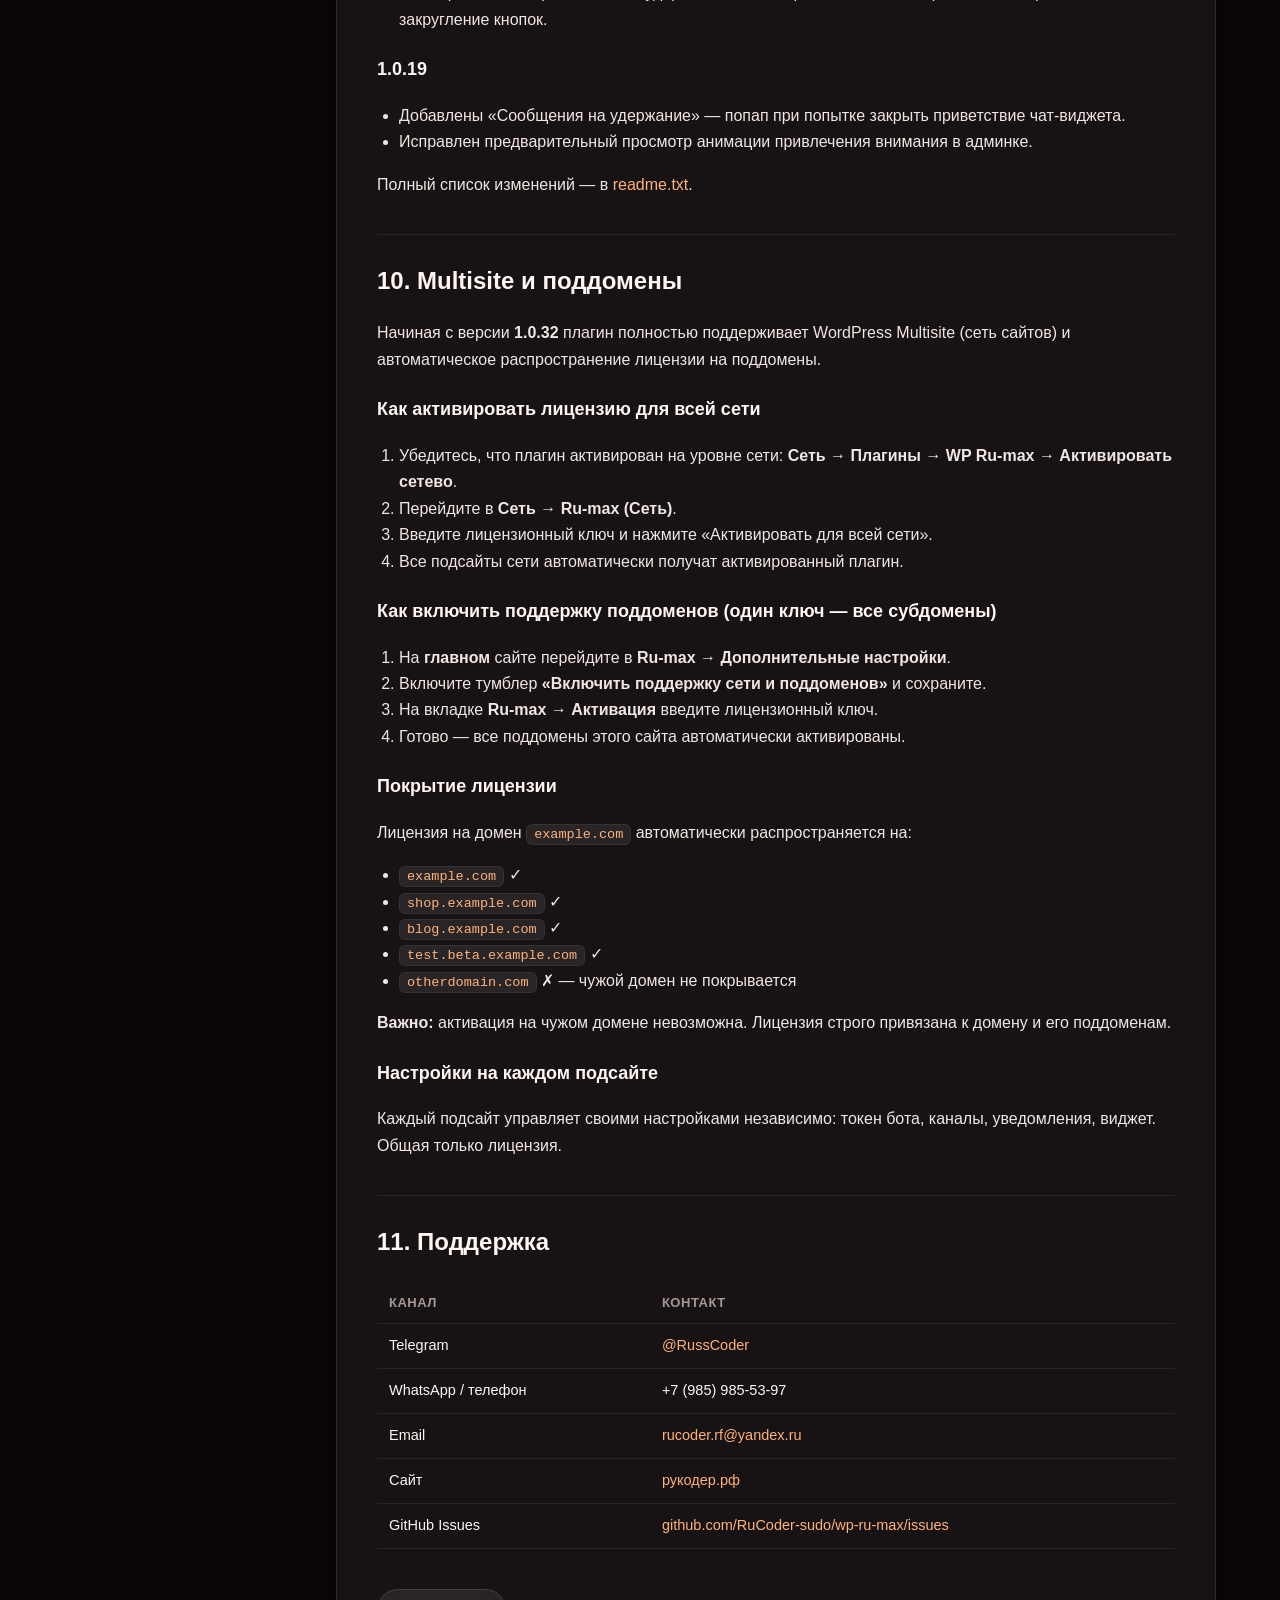
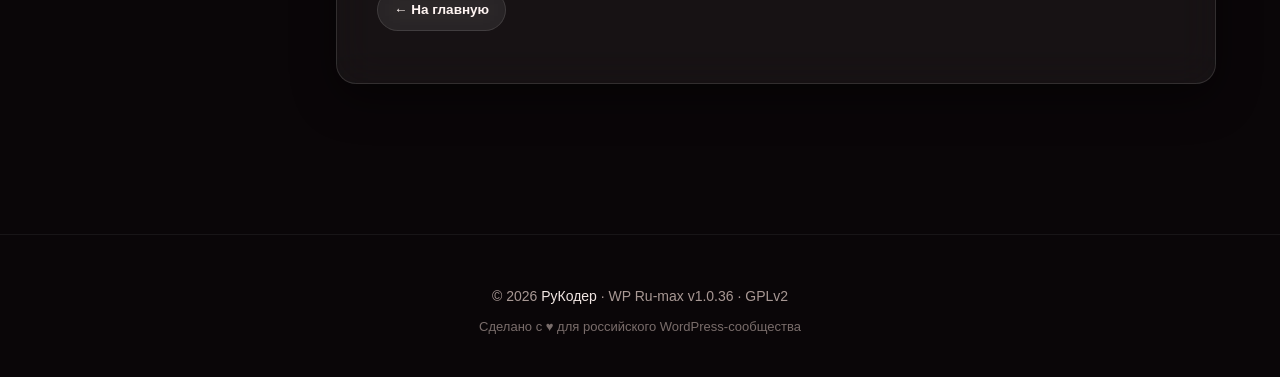
==== commit 57acce0b: "Update docs.html" ====
--- a/docs.html
+++ b/docs.html
@@ -32,7 +32,7 @@
 
 <header class="hero" style="padding:60px 0 20px;">
     <div class="container">
-        <div class="eyebrow"><span class="dot"></span> Документация · версия 1.0.32</div>
+        <div class="eyebrow"><span class="dot"></span> Документация · версия 1.0.36</div>
         <h1>📖 Документация <span class="grad">WP Ru-max</span></h1>
         <p class="lead">Установка, активация, настройка модулей и работа с логами — всё в одном месте.</p>
     </div>
@@ -141,6 +141,19 @@
                 <p>Раз в 12 часов плагин проверяет <a href="https://github.com/RuCoder-sudo/wp-ru-max/releases">GitHub Releases</a>. Если тег нового релиза новее установленной версии — в WordPress появится стандартное уведомление «Доступно обновление». Установка в один клик, как с обычным плагином из WordPress.org.</p>
 
                 <h2 id="changelog">9. История версий</h2>
+                <h3>1.0.36</h3>
+                <ul>
+                    <li>Поддержка bbPress форумов — топики (тип записи «topic») теперь корректно отправляются с изображением.</li>
+                    <li>Автоматический поиск изображений: миниатюра → первый &lt;img&gt; из контента → прикреплённый файл.</li>
+                    <li>Источник найденного изображения фиксируется в журнале для диагностики.</li>
+                </ul>
+                <h3>1.0.35</h3>
+                <ul>
+                    <li>Исправлено (критично): загрузка изображений через MAX Upload API — метод исправлен с GET на POST /uploads?type=image.</li>
+                    <li>Прямой multipart-upload файла как основной метод (Метод A), двухшаговая загрузка как резервный (Метод B).</li>
+                    <li>4 уровня отказоустойчивости: Метод A → Метод B → URL → только текст.</li>
+                    <li>Детальное логирование всех этапов загрузки изображений с HTTP-кодами и телом ответа MAX API.</li>
+                </ul>
                 <h3>1.0.32</h3>
                 <ul>
                     <li>Поддержка WordPress Multisite — плагин работает на всех подсайтах сети.</li>
@@ -236,7 +249,7 @@
 
 <footer>
     <div class="container">
-        <div>© 2026 <a href="https://рукодер.рф">РуКодер</a> · WP Ru-max v1.0.32 · GPLv2</div>
+        <div>© 2026 <a href="https://рукодер.рф">РуКодер</a> · WP Ru-max v1.0.36 · GPLv2</div>
         <div class="made">Сделано с ♥ для российского WordPress-сообщества</div>
     </div>
 </footer>
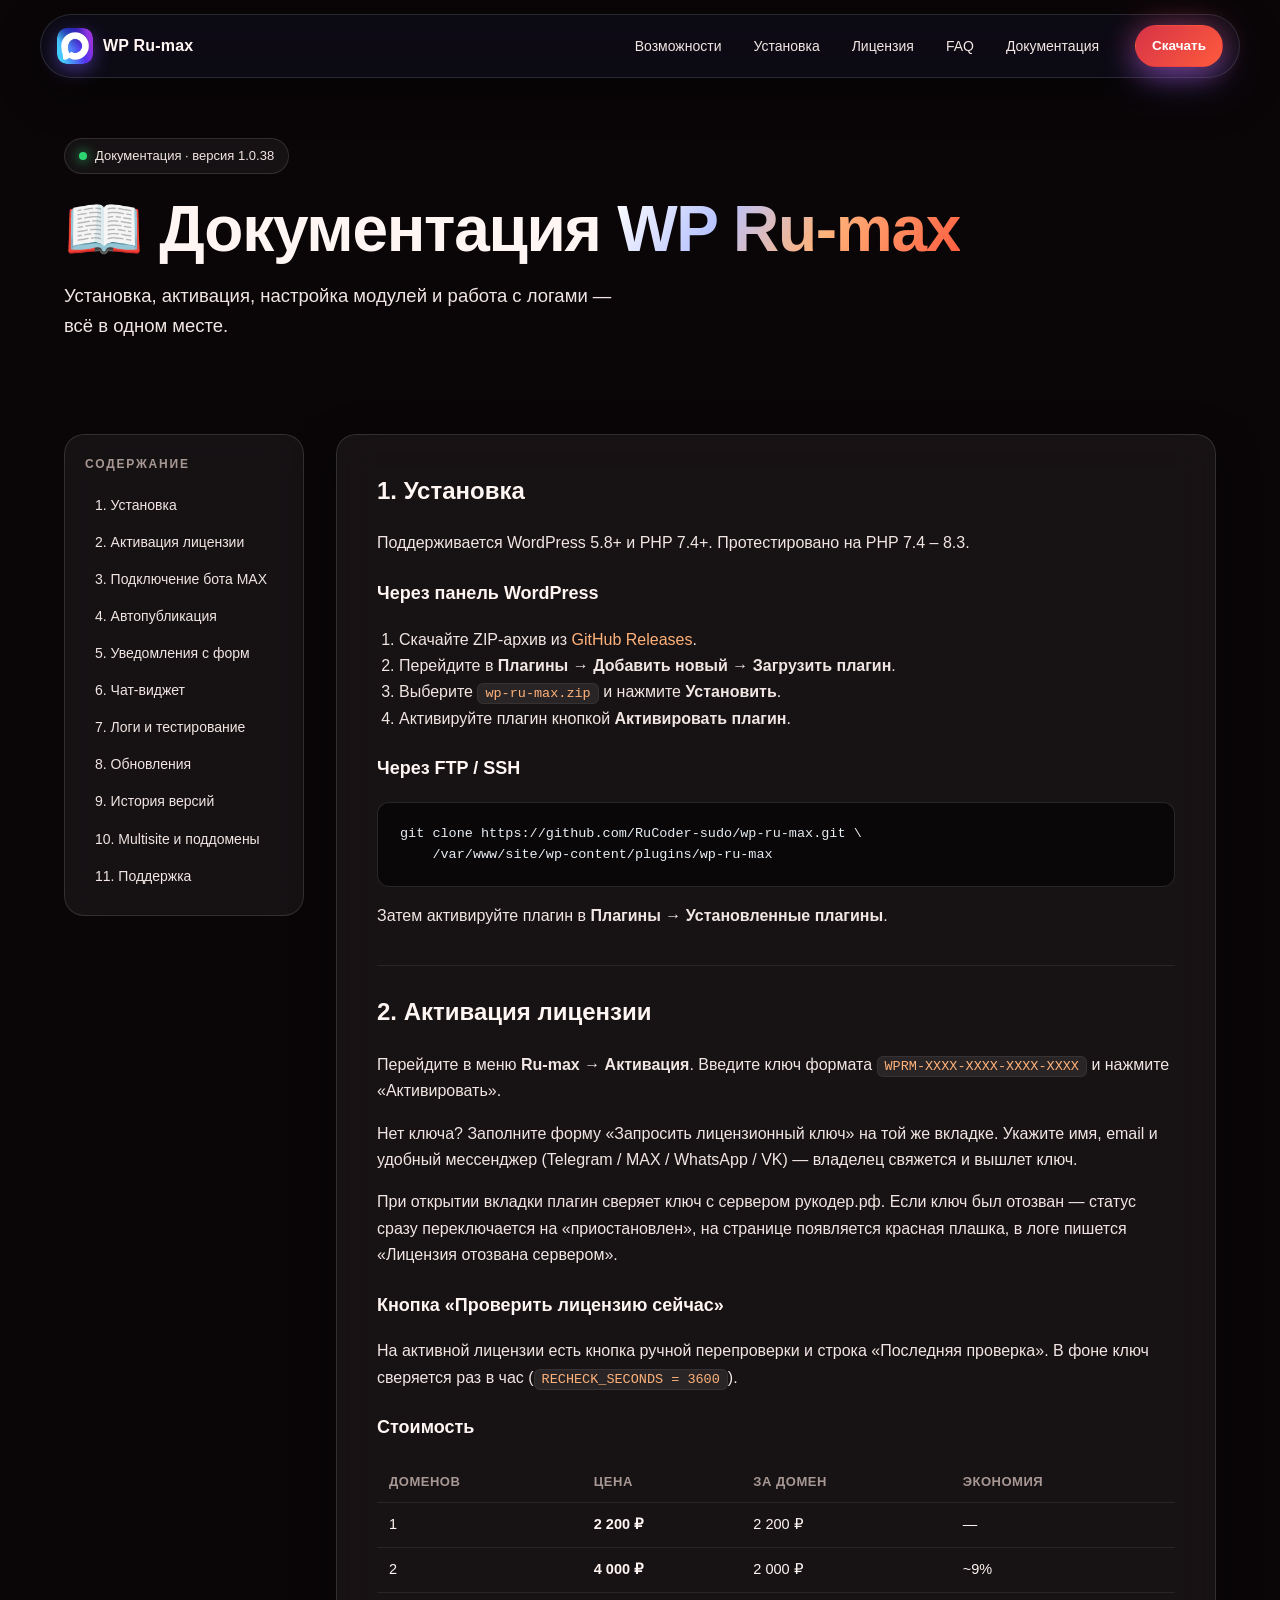
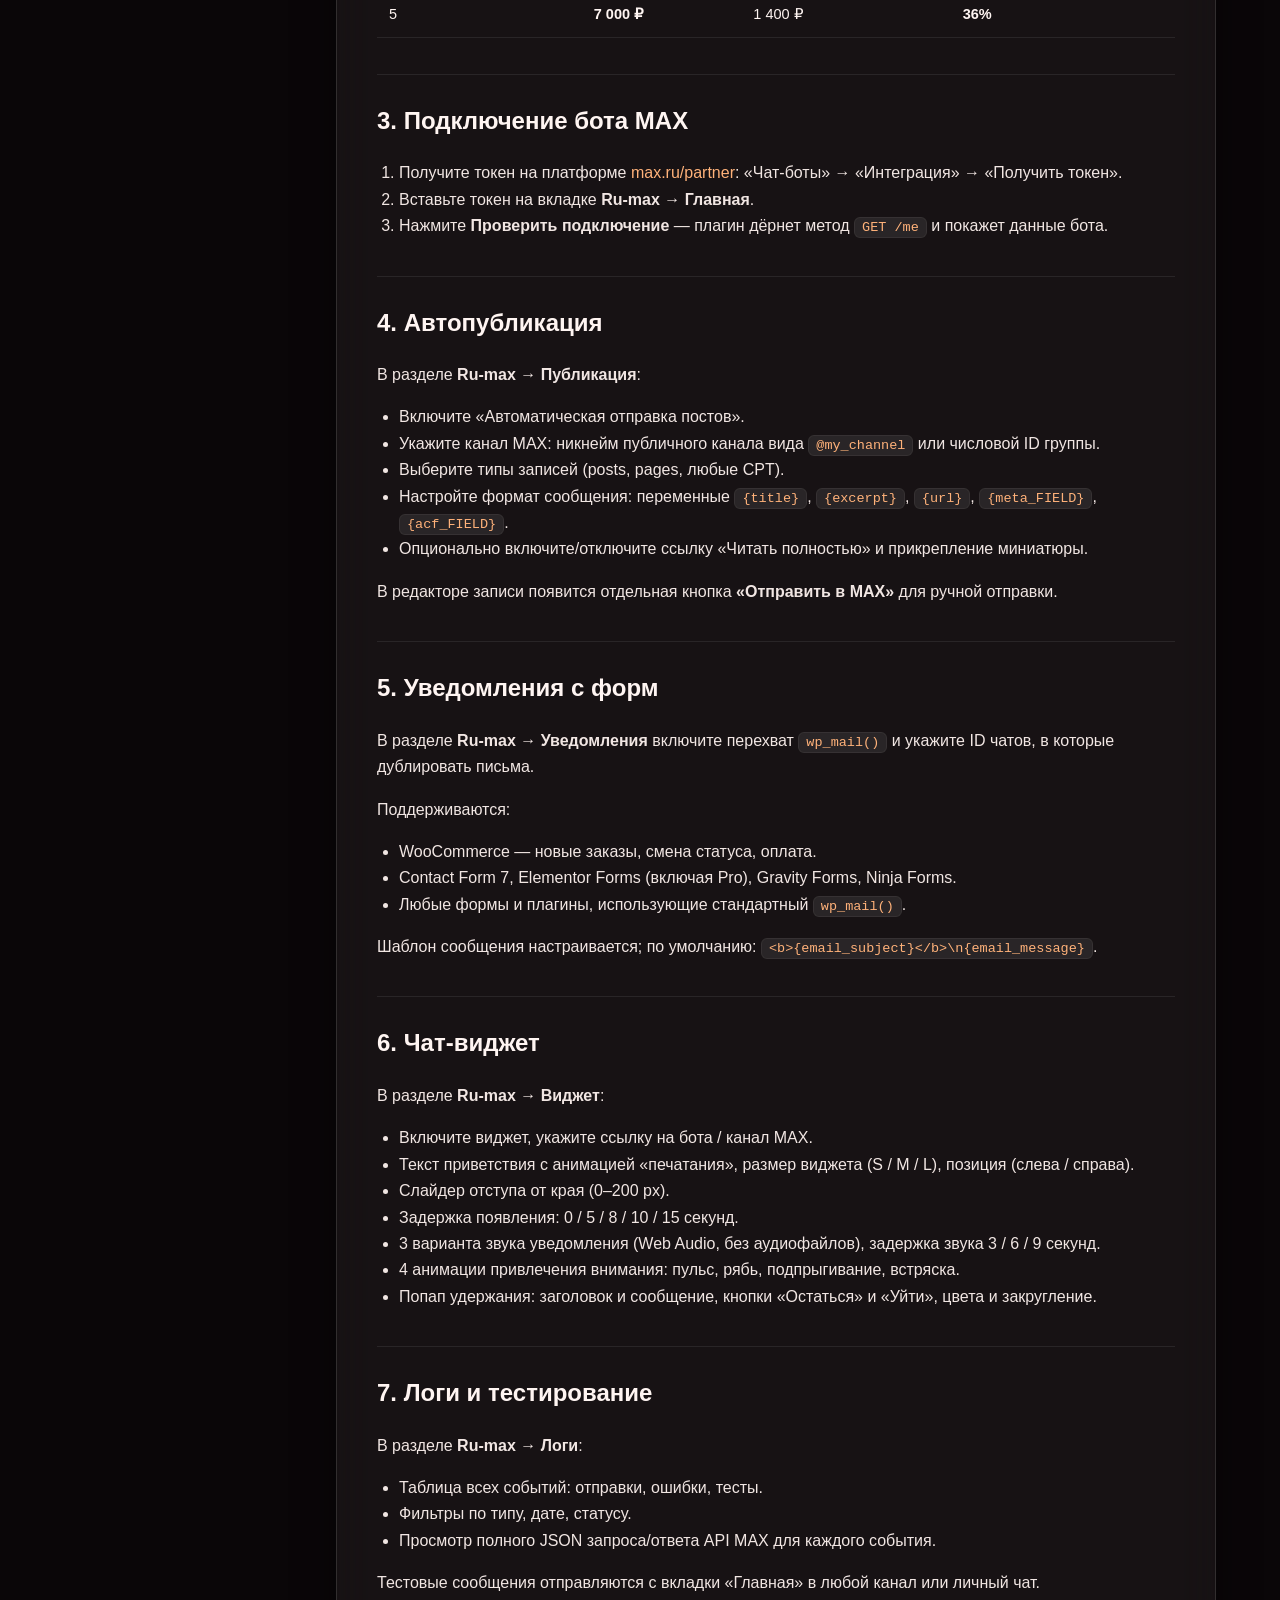
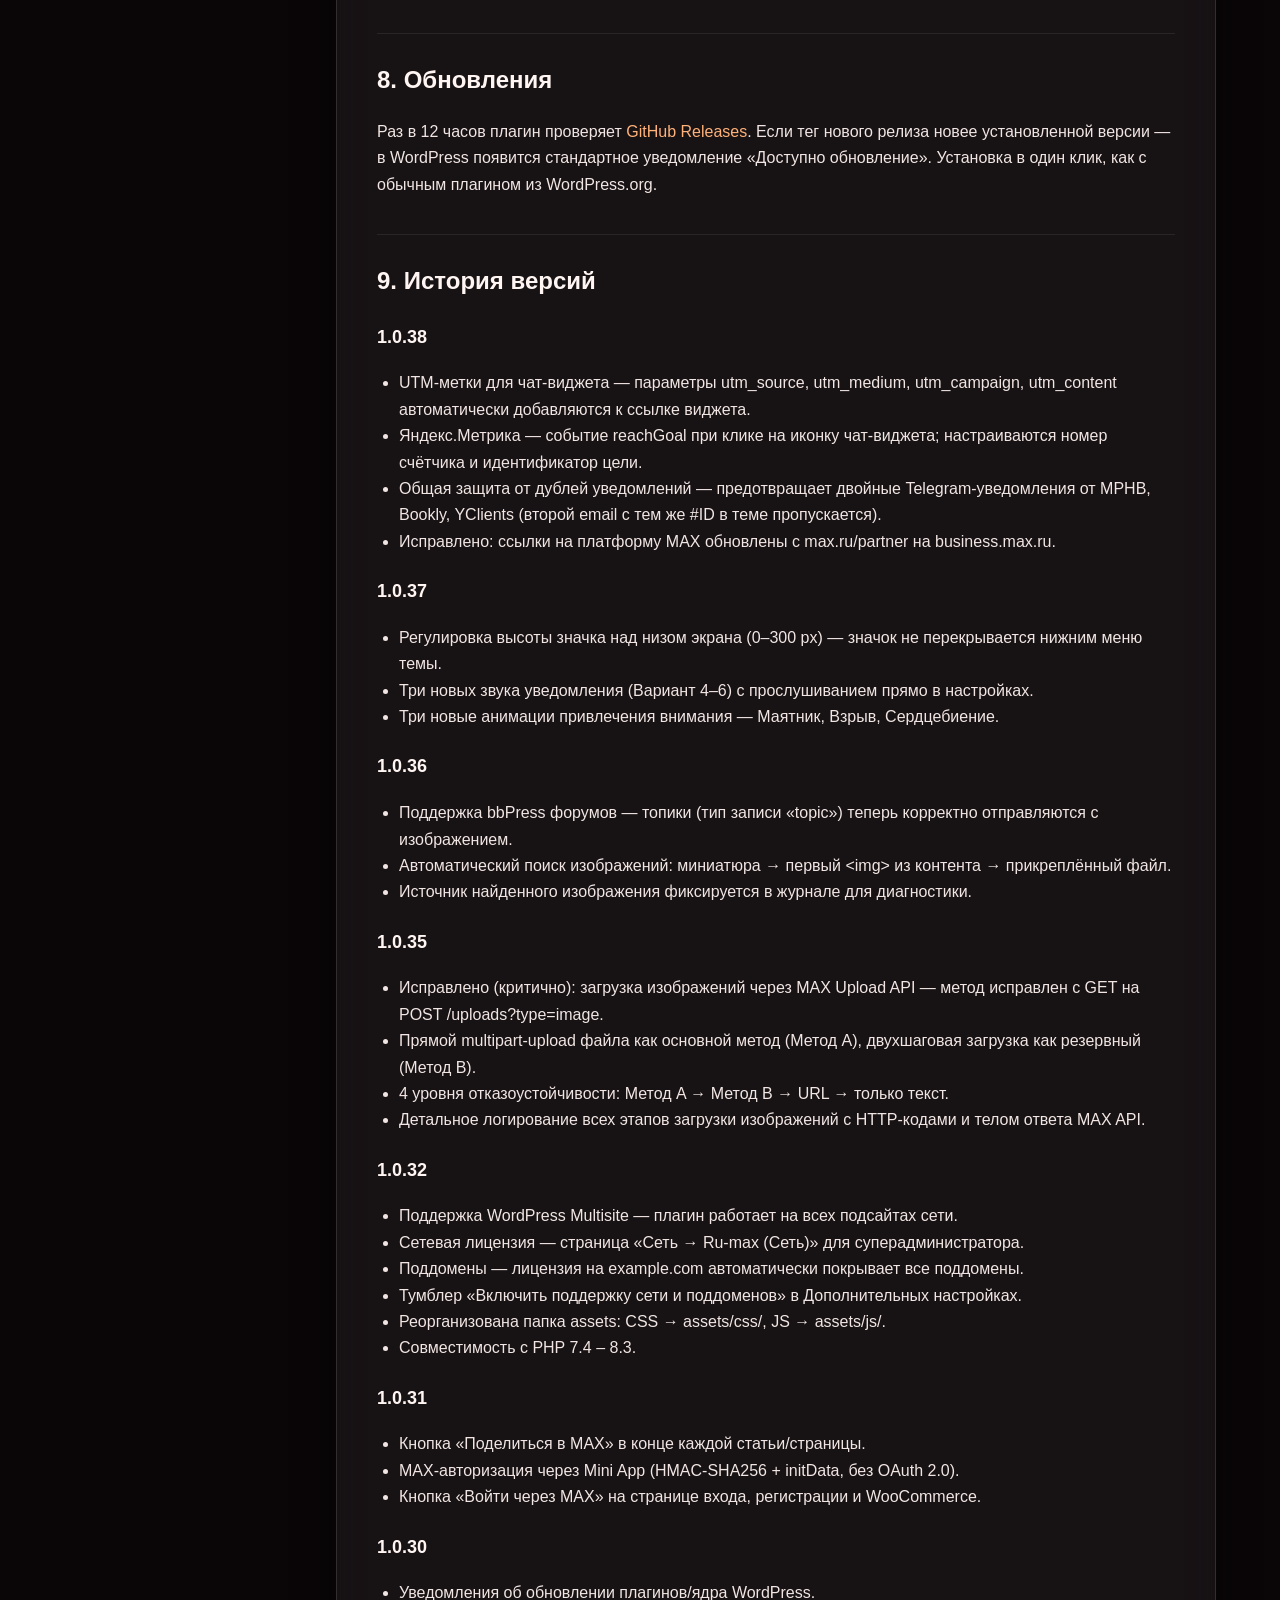
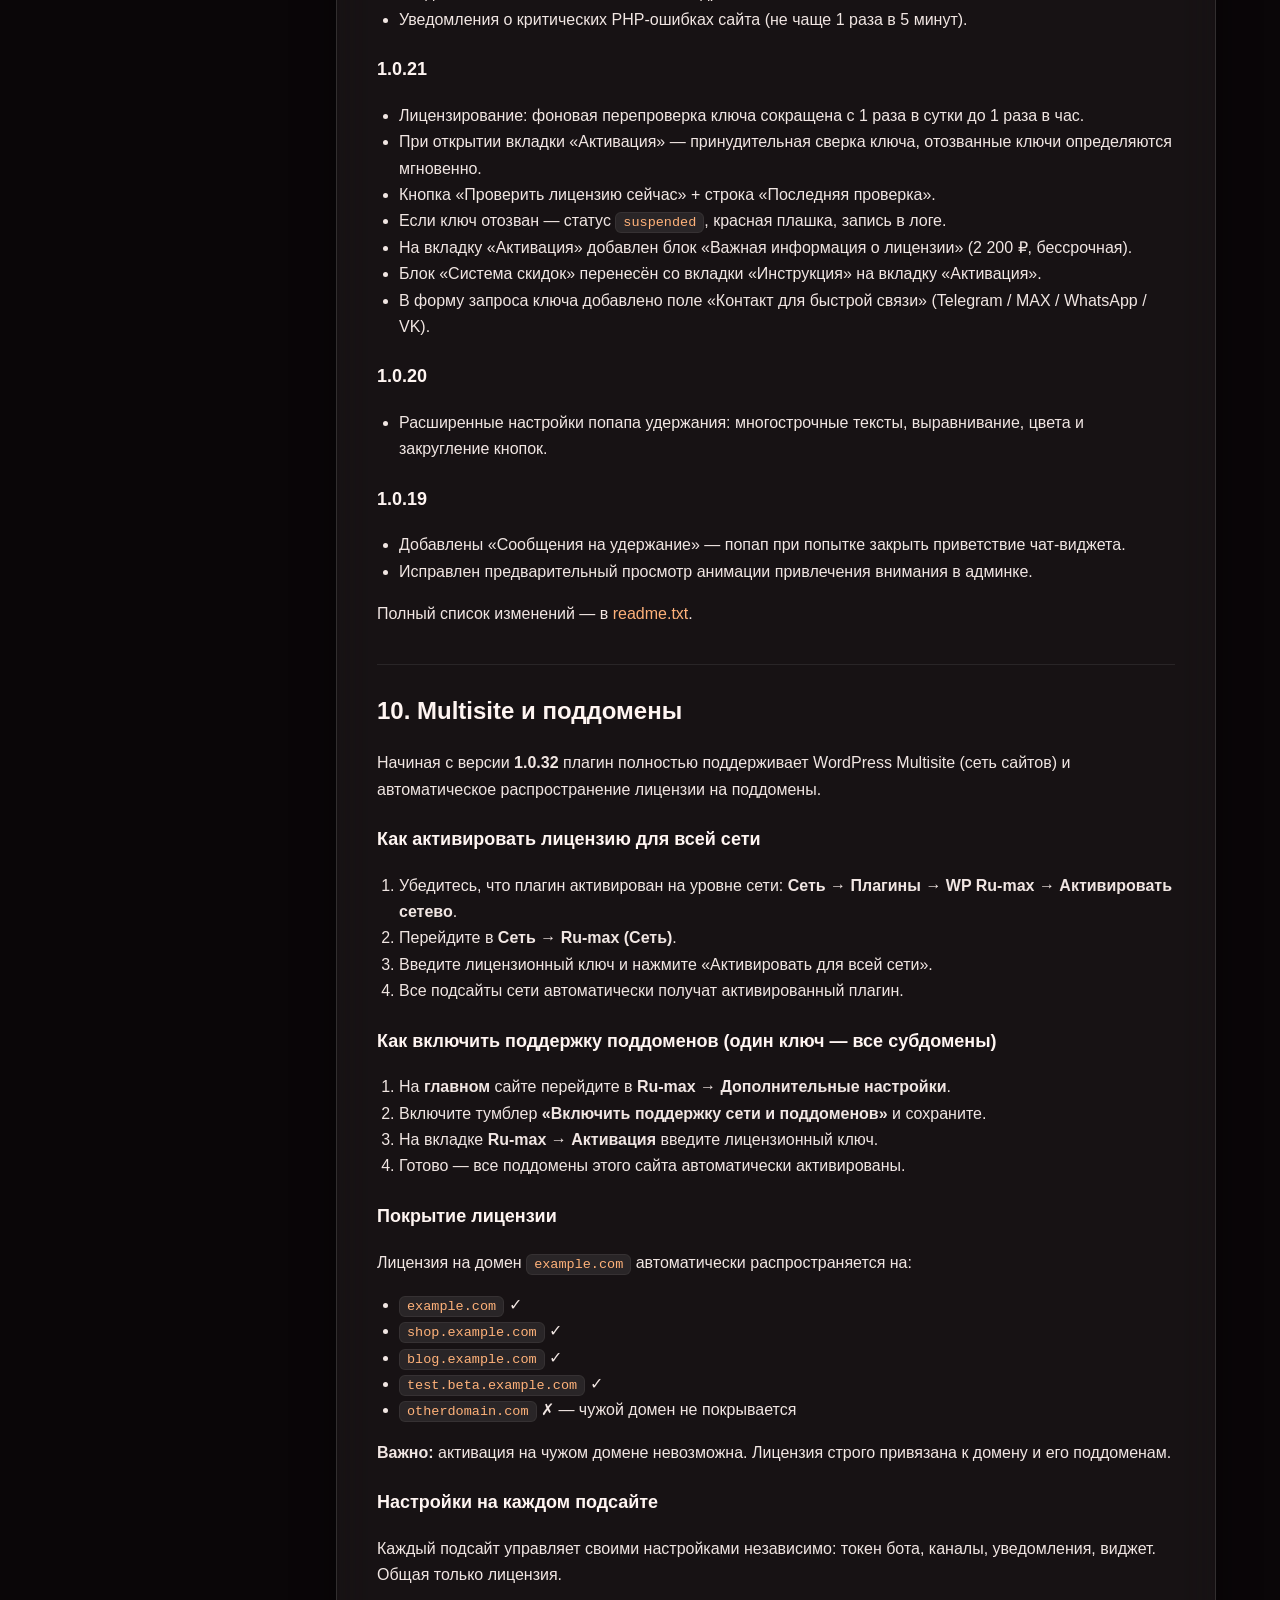
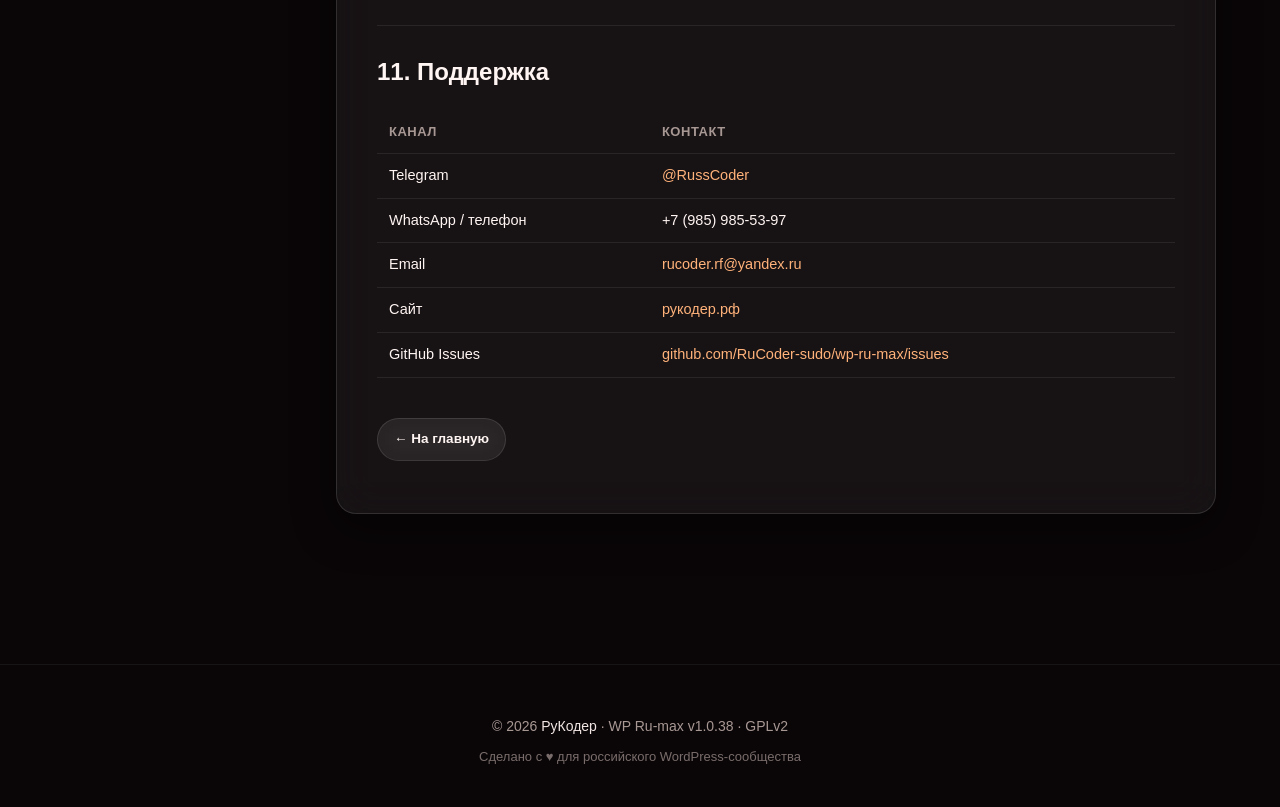
==== commit 88684c97: "Update docs.html" ====
--- a/docs.html
+++ b/docs.html
@@ -32,7 +32,7 @@
 
 <header class="hero" style="padding:60px 0 20px;">
     <div class="container">
-        <div class="eyebrow"><span class="dot"></span> Документация · версия 1.0.36</div>
+        <div class="eyebrow"><span class="dot"></span> Документация · версия 1.0.38</div>
         <h1>📖 Документация <span class="grad">WP Ru-max</span></h1>
         <p class="lead">Установка, активация, настройка модулей и работа с логами — всё в одном месте.</p>
     </div>
@@ -141,6 +141,19 @@
                 <p>Раз в 12 часов плагин проверяет <a href="https://github.com/RuCoder-sudo/wp-ru-max/releases">GitHub Releases</a>. Если тег нового релиза новее установленной версии — в WordPress появится стандартное уведомление «Доступно обновление». Установка в один клик, как с обычным плагином из WordPress.org.</p>
 
                 <h2 id="changelog">9. История версий</h2>
+                <h3>1.0.38</h3>
+                <ul>
+                    <li>UTM-метки для чат-виджета — параметры utm_source, utm_medium, utm_campaign, utm_content автоматически добавляются к ссылке виджета.</li>
+                    <li>Яндекс.Метрика — событие reachGoal при клике на иконку чат-виджета; настраиваются номер счётчика и идентификатор цели.</li>
+                    <li>Общая защита от дублей уведомлений — предотвращает двойные Telegram-уведомления от MPHB, Bookly, YClients (второй email с тем же #ID в теме пропускается).</li>
+                    <li>Исправлено: ссылки на платформу MAX обновлены с max.ru/partner на business.max.ru.</li>
+                </ul>
+                <h3>1.0.37</h3>
+                <ul>
+                    <li>Регулировка высоты значка над низом экрана (0–300 px) — значок не перекрывается нижним меню темы.</li>
+                    <li>Три новых звука уведомления (Вариант 4–6) с прослушиванием прямо в настройках.</li>
+                    <li>Три новые анимации привлечения внимания — Маятник, Взрыв, Сердцебиение.</li>
+                </ul>
                 <h3>1.0.36</h3>
                 <ul>
                     <li>Поддержка bbPress форумов — топики (тип записи «topic») теперь корректно отправляются с изображением.</li>
@@ -249,7 +262,7 @@
 
 <footer>
     <div class="container">
-        <div>© 2026 <a href="https://рукодер.рф">РуКодер</a> · WP Ru-max v1.0.36 · GPLv2</div>
+        <div>© 2026 <a href="https://рукодер.рф">РуКодер</a> · WP Ru-max v1.0.38 · GPLv2</div>
         <div class="made">Сделано с ♥ для российского WordPress-сообщества</div>
     </div>
 </footer>
